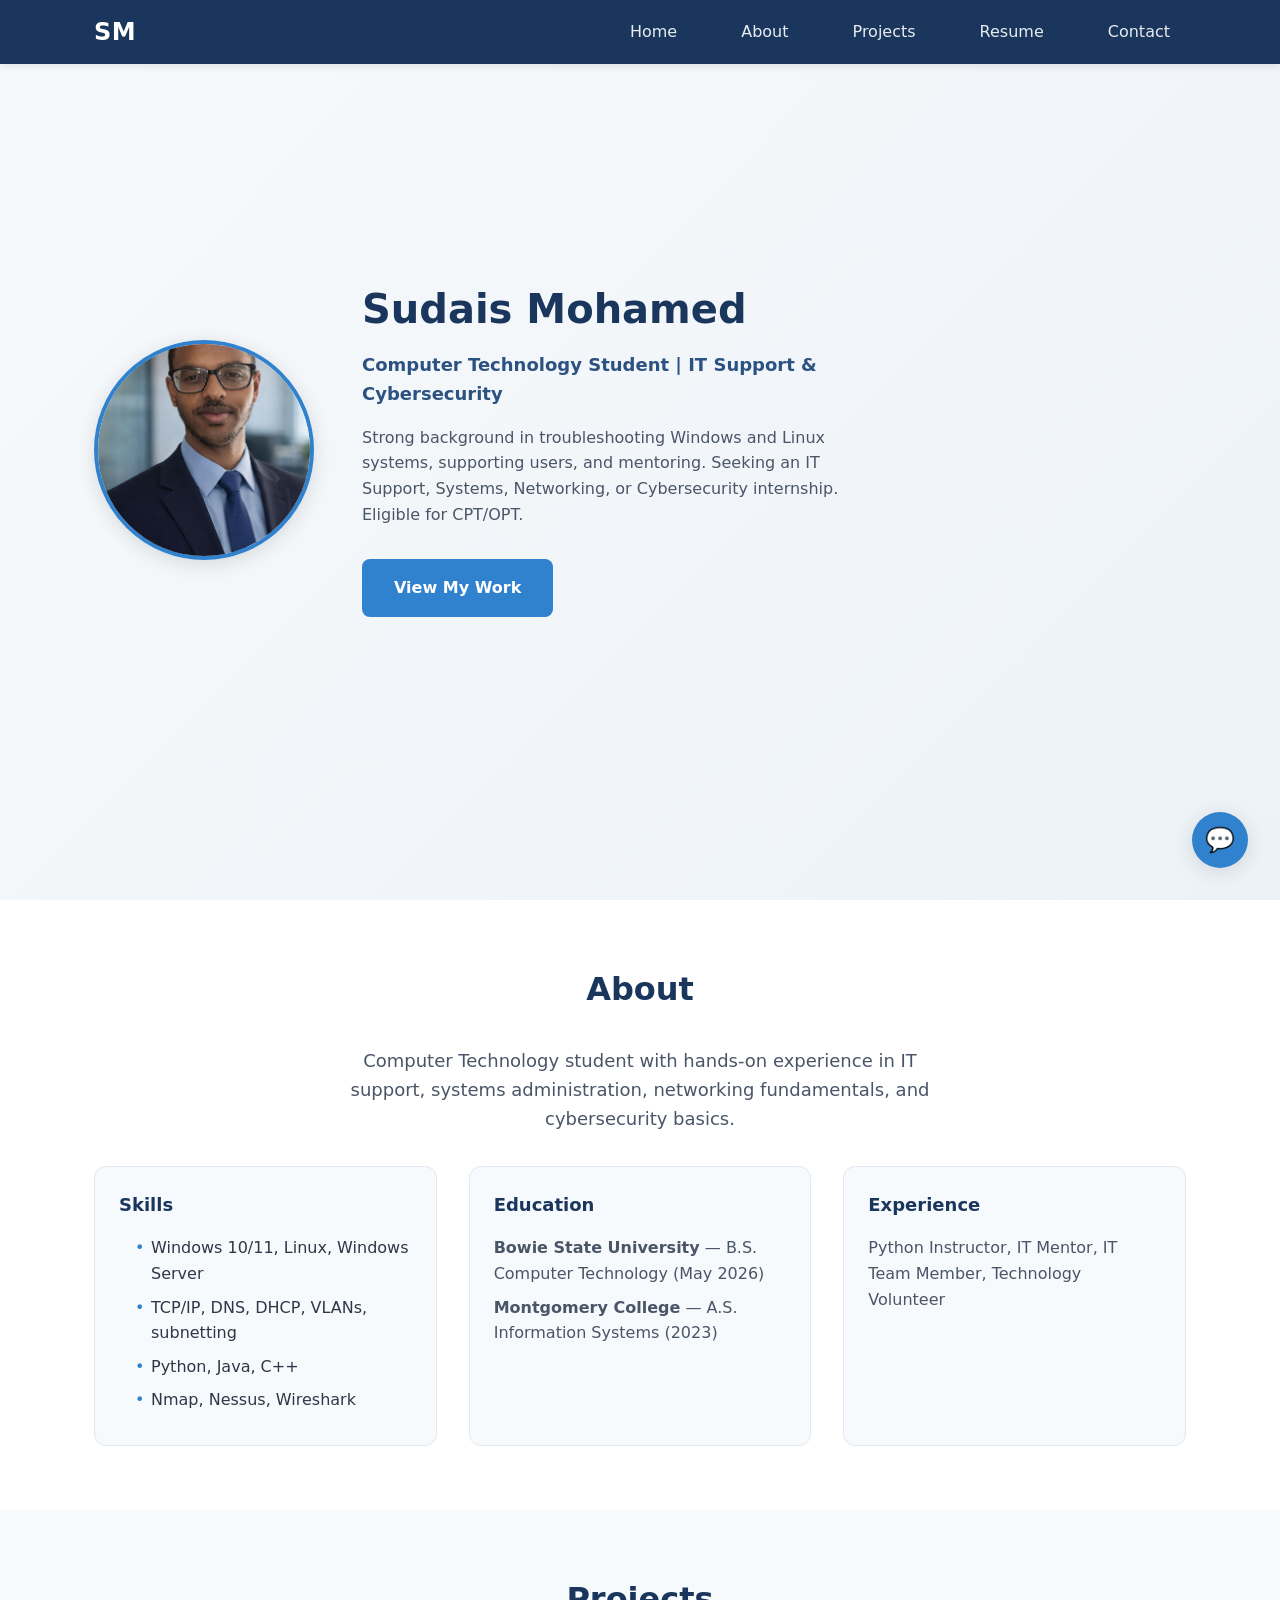
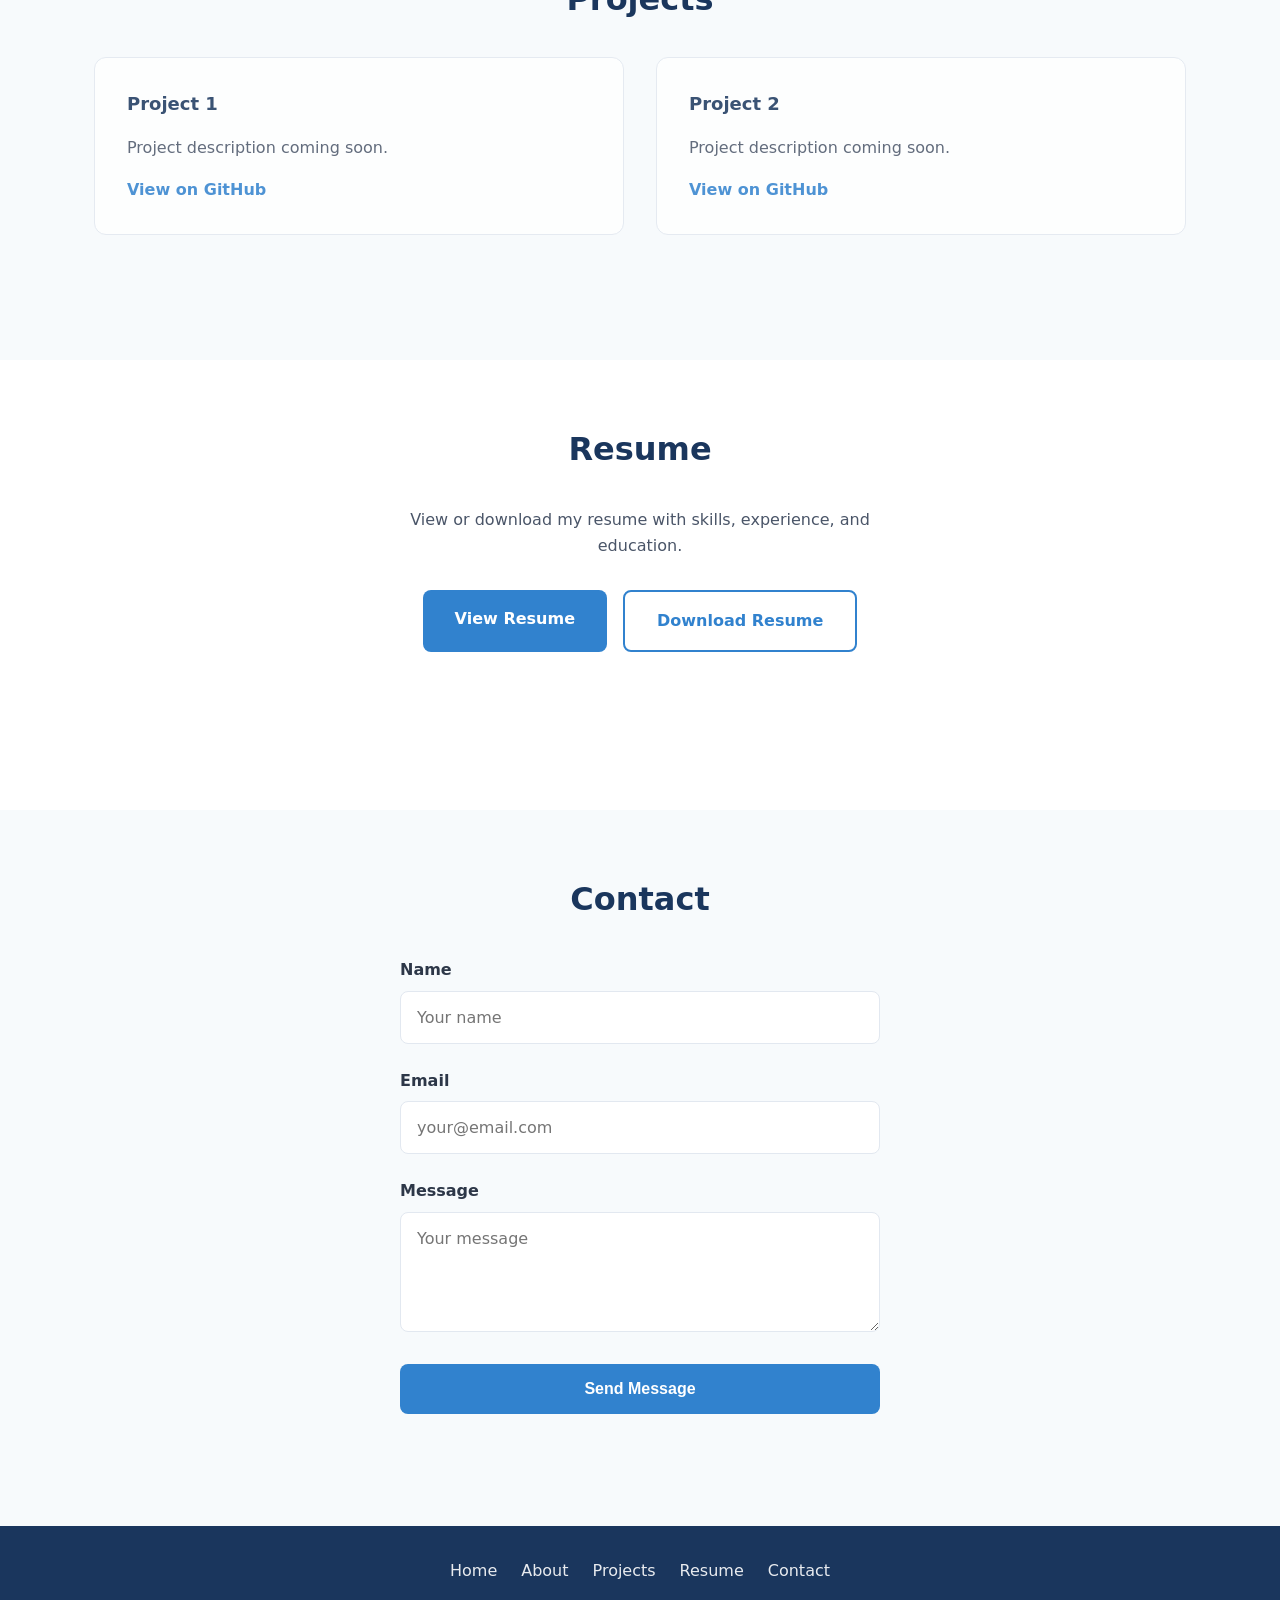
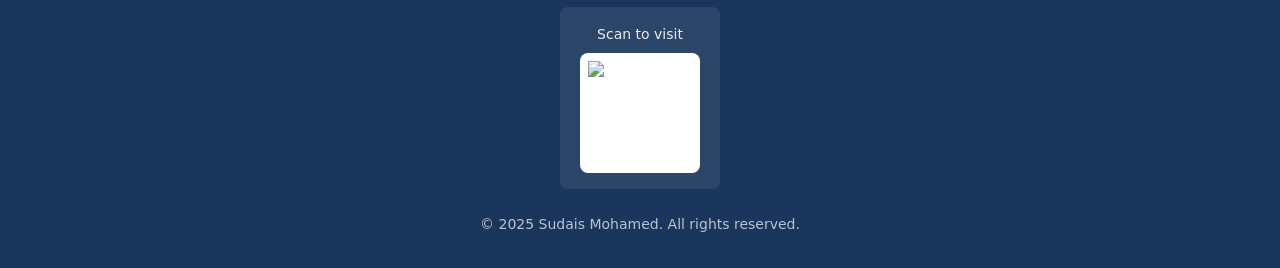
==== index.html @ e3934cba "feat: Update resume section and enhance contact form functionality - Add a description to the resume" ====
<!DOCTYPE html>
<html lang="en">
<head>
  <meta charset="UTF-8">
  <meta name="viewport" content="width=device-width, initial-scale=1.0">
  <meta name="description" content="Sudais Mohamed - Computer Technology student specializing in IT support, networking, and cybersecurity">
  <title>Sudais Mohamed | Portfolio</title>
  <link rel="stylesheet" href="styles.css">
</head>
<body>
  <!-- Navigation -->
  <nav id="navbar" class="navbar">
    <div class="nav-container container">
      <a href="#home" class="nav-brand">SM</a>
      <button class="nav-toggle" id="nav-toggle" aria-label="Toggle menu">
        <span class="hamburger"></span>
        <span class="hamburger"></span>
        <span class="hamburger"></span>
      </button>
      <ul class="nav-menu" id="nav-menu">
        <li><a href="#home" class="nav-link">Home</a></li>
        <li><a href="#about" class="nav-link">About</a></li>
        <li><a href="#projects" class="nav-link">Projects</a></li>
        <li><a href="#resume" class="nav-link">Resume</a></li>
        <li><a href="#contact" class="nav-link">Contact</a></li>
      </ul>
    </div>
  </nav>

  <!-- Section: Home -->
  <section id="home" class="section section-home">
    <div class="container">
      <div class="hero-layout">
        <div class="hero-image-wrap">
          <img src="assets/images/image.png" alt="Sudais Mohamed - Professional headshot" class="hero-profile-img">
        </div>
        <div class="hero-content">
          <h1 class="hero-title">Sudais Mohamed</h1>
          <p class="hero-tagline">Computer Technology Student | IT Support & Cybersecurity</p>
          <p class="hero-intro">Strong background in troubleshooting Windows and Linux systems, supporting users, and mentoring. Seeking an IT Support, Systems, Networking, or Cybersecurity internship. Eligible for CPT/OPT.</p>
          <a href="#projects" class="btn btn-primary">View My Work</a>
        </div>
      </div>
    </div>
  </section>

  <!-- Section: About -->
  <section id="about" class="section section-about">
    <div class="container">
      <h2 class="section-title">About</h2>
      <div class="about-content">
        <p class="about-summary">Computer Technology student with hands-on experience in IT support, systems administration, networking fundamentals, and cybersecurity basics.</p>
        <div class="about-grid">
          <div class="about-block">
            <h3>Skills</h3>
            <ul>
              <li>Windows 10/11, Linux, Windows Server</li>
              <li>TCP/IP, DNS, DHCP, VLANs, subnetting</li>
              <li>Python, Java, C++</li>
              <li>Nmap, Nessus, Wireshark</li>
            </ul>
          </div>
          <div class="about-block">
            <h3>Education</h3>
            <p><strong>Bowie State University</strong> — B.S. Computer Technology (May 2026)</p>
            <p><strong>Montgomery College</strong> — A.S. Information Systems (2023)</p>
          </div>
          <div class="about-block">
            <h3>Experience</h3>
            <p>Python Instructor, IT Mentor, IT Team Member, Technology Volunteer</p>
          </div>
        </div>
      </div>
    </div>
  </section>

  <!-- Section: Projects -->
  <section id="projects" class="section section-projects">
    <div class="container">
      <h2 class="section-title">Projects</h2>
      <div class="projects-grid">
        <!-- Project cards will be added in Phase 2 -->
        <div class="project-card placeholder">
          <h3>Project 1</h3>
          <p>Project description coming soon.</p>
          <a href="#" class="project-link">View on GitHub</a>
        </div>
        <div class="project-card placeholder">
          <h3>Project 2</h3>
          <p>Project description coming soon.</p>
          <a href="#" class="project-link">View on GitHub</a>
        </div>
      </div>
    </div>
  </section>

  <!-- Section: Resume -->
  <section id="resume" class="section section-resume">
    <div class="container">
      <h2 class="section-title">Resume</h2>
      <p class="resume-description">View or download my resume with skills, experience, and education.</p>
      <div class="resume-actions">
        <a href="assets/resume/resume.pdf" target="_blank" rel="noopener" class="btn btn-primary">View Resume</a>
        <a href="assets/resume/resume.pdf" download="Sudais_Mohamed_Resume.pdf" class="btn btn-secondary">Download Resume</a>
      </div>
    </div>
  </section>

  <!-- Section: Contact -->
  <section id="contact" class="section section-contact">
    <div class="container">
      <h2 class="section-title">Contact</h2>
      <form class="contact-form" id="contact-form" action="https://formspree.io/f/mreavggy" method="POST">
        <input type="hidden" name="_subject" value="Portfolio Contact - New message">
        <div class="form-group">
          <label for="name">Name</label>
          <input type="text" id="name" name="name" required placeholder="Your name">
        </div>
        <div class="form-group">
          <label for="email">Email</label>
          <input type="email" id="email" name="email" required placeholder="your@email.com">
        </div>
        <div class="form-group">
          <label for="message">Message</label>
          <textarea id="message" name="message" required placeholder="Your message"></textarea>
        </div>
        <button type="submit" class="btn btn-primary" id="form-submit-btn">Send Message</button>
        <p id="form-status" class="form-status" aria-live="polite"></p>
      </form>
    </div>
  </section>

  <!-- Footer -->
  <footer class="footer">
    <div class="container">
      <nav class="footer-nav">
        <a href="#home">Home</a>
        <a href="#about">About</a>
        <a href="#projects">Projects</a>
        <a href="#resume">Resume</a>
        <a href="#contact">Contact</a>
      </nav>
      <div class="footer-qr">
        <p class="footer-qr-label">Scan to visit</p>
        <img id="qr-code" src="" alt="QR Code to portfolio" class="qr-code-img">
      </div>
      <p class="footer-copy">&copy; 2025 Sudais Mohamed. All rights reserved.</p>
    </div>
  </footer>

  <!-- Chatbot Widget -->
  <div id="chatbot-widget" class="chatbot-widget">
    <button id="chat-toggle" class="chat-toggle" aria-label="Open chat">
      <span class="chat-icon">💬</span>
    </button>
    <div id="chat-window" class="chat-window hidden">
      <div class="chat-header">
        <span>Chat with me</span>
        <button id="chat-close" class="chat-close" aria-label="Close chat">&times;</button>
      </div>
      <div id="chat-messages" class="chat-messages"></div>
      <div class="chat-input-area">
        <input type="text" id="chat-input" placeholder="Ask me something..." autocomplete="off">
        <button id="chat-send" class="chat-send">Send</button>
      </div>
    </div>
  </div>

  <script src="script.js"></script>
  <script src="chatbot.js"></script>
</body>
</html>
---- styles.css ----
/* ===========================================
   Personal Portfolio — Design System & Styles
   =========================================== */

/* --- CSS Variables (Design System) --- */
:root {
  /* Colors */
  --primary-color: #1a365d;
  --primary-dark: #0f2744;
  --secondary-color: #2c5282;
  --accent-color: #3182ce;
  --accent-light: #63b3ed;
  --text-color: #2d3748;
  --text-light: #4a5568;
  --bg-color: #ffffff;
  --bg-alt: #f7fafc;
  --border-color: #e2e8f0;
  --shadow: 0 2px 8px rgba(0, 0, 0, 0.1);
  --shadow-lg: 0 4px 20px rgba(0, 0, 0, 0.12);

  /* Typography */
  --font-family: 'Segoe UI', system-ui, -apple-system, sans-serif;
  --font-size-base: 1rem;
  --font-size-sm: 0.875rem;
  --font-size-lg: 1.125rem;
  --font-size-xl: 1.5rem;
  --font-size-2xl: 2rem;
  --font-size-3xl: 2.5rem;
  --line-height: 1.6;
  --line-height-tight: 1.3;

  /* Spacing */
  --spacing-xs: 0.25rem;
  --spacing-sm: 0.5rem;
  --spacing-md: 1rem;
  --spacing-lg: 1.5rem;
  --spacing-xl: 2rem;
  --spacing-2xl: 3rem;
  --spacing-3xl: 4rem;

  /* Layout */
  --max-width: 1140px;
  --nav-height: 64px;
  --border-radius: 8px;
  --border-radius-lg: 12px;
  --transition: 0.2s ease;
}

/* --- Reset --- */
*,
*::before,
*::after {
  box-sizing: border-box;
  margin: 0;
  padding: 0;
}

html {
  scroll-behavior: smooth;
}

body {
  font-family: var(--font-family);
  font-size: var(--font-size-base);
  line-height: var(--line-height);
  color: var(--text-color);
  background-color: var(--bg-color);
  -webkit-font-smoothing: antialiased;
}

img {
  max-width: 100%;
  height: auto;
  display: block;
}

a {
  color: var(--accent-color);
  text-decoration: none;
  transition: color var(--transition);
}

a:hover {
  color: var(--primary-color);
}

ul {
  list-style: none;
}

/* --- Container --- */
.container {
  width: 100%;
  max-width: var(--max-width);
  margin: 0 auto;
  padding: 0 var(--spacing-lg);
}

/* --- Navigation --- */
.navbar {
  position: fixed;
  top: 0;
  left: 0;
  right: 0;
  height: var(--nav-height);
  background: var(--primary-color);
  color: white;
  z-index: 1000;
  box-shadow: var(--shadow);
}

.nav-container {
  display: flex;
  align-items: center;
  justify-content: space-between;
  height: 100%;
}

.nav-brand {
  font-weight: 700;
  font-size: var(--font-size-xl);
  color: white !important;
  letter-spacing: 0.02em;
}

.nav-brand:hover {
  color: var(--accent-light) !important;
}

.nav-menu {
  display: flex;
  align-items: center;
  gap: var(--spacing-xl);
}

.nav-link {
  color: rgba(255, 255, 255, 0.9) !important;
  font-weight: 500;
  padding: var(--spacing-sm) var(--spacing-md);
  border-radius: var(--border-radius);
}

.nav-link:hover {
  color: white !important;
  background: rgba(255, 255, 255, 0.1);
}

/* Hamburger Toggle (hidden on desktop) */
.nav-toggle {
  display: none;
  flex-direction: column;
  justify-content: center;
  gap: 5px;
  width: 40px;
  height: 40px;
  background: transparent;
  border: none;
  cursor: pointer;
  padding: var(--spacing-sm);
  border-radius: var(--border-radius);
}

.nav-toggle:hover {
  background: rgba(255, 255, 255, 0.1);
}

.hamburger {
  display: block;
  width: 24px;
  height: 2px;
  background: white;
  border-radius: 2px;
  transition: var(--transition);
}

/* Mobile: Show hamburger, hide nav menu by default */
@media (max-width: 767px) {
  .nav-toggle {
    display: flex;
  }

  .nav-menu {
    position: absolute;
    top: var(--nav-height);
    left: 0;
    right: 0;
    flex-direction: column;
    background: var(--primary-dark);
    padding: var(--spacing-lg);
    gap: 0;
    max-height: 0;
    overflow: hidden;
    opacity: 0;
    transition: max-height 0.3s ease, opacity 0.3s ease;
    box-shadow: var(--shadow-lg);
  }

  .nav-menu.active {
    max-height: 320px;
    opacity: 1;
  }

  .nav-menu li {
    width: 100%;
    border-bottom: 1px solid rgba(255, 255, 255, 0.1);
  }

  .nav-menu li:last-child {
    border-bottom: none;
  }

  .nav-link {
    display: block;
    padding: var(--spacing-md);
  }
}

/* --- Sections --- */
.section {
  padding: var(--spacing-3xl) 0;
  min-height: 50vh;
  opacity: 1;
  animation: fadeIn 0.5s ease-out;
}

@keyframes fadeIn {
  from { opacity: 0; }
  to { opacity: 1; }
}

.section-title {
  font-size: var(--font-size-2xl);
  font-weight: 700;
  color: var(--primary-color);
  margin-bottom: var(--spacing-xl);
  text-align: center;
}

/* Home / Hero */
.section-home {
  padding-top: calc(var(--nav-height) + var(--spacing-3xl));
  min-height: 100vh;
  display: flex;
  align-items: center;
  background: linear-gradient(135deg, var(--bg-alt) 0%, #edf2f7 100%);
}

.hero-layout {
  display: flex;
  align-items: center;
  gap: var(--spacing-2xl);
  flex-wrap: wrap;
  justify-content: center;
}

.hero-image-wrap {
  flex-shrink: 0;
}

.hero-profile-img {
  width: 220px;
  height: 220px;
  object-fit: cover;
  border-radius: 50%;
  border: 4px solid var(--accent-color);
  box-shadow: var(--shadow-lg);
}

.hero-content {
  text-align: center;
  max-width: 520px;
}

@media (min-width: 768px) {
  .hero-layout {
    text-align: left;
    justify-content: flex-start;
  }
  .hero-content {
    text-align: left;
  }
}

.hero-title {
  font-size: clamp(2rem, 5vw, var(--font-size-3xl));
  font-weight: 700;
  color: var(--primary-color);
  margin-bottom: var(--spacing-md);
  line-height: var(--line-height-tight);
}

.hero-tagline {
  font-size: var(--font-size-lg);
  color: var(--secondary-color);
  font-weight: 600;
  margin-bottom: var(--spacing-md);
}

.hero-intro {
  color: var(--text-light);
  margin-bottom: var(--spacing-xl);
}

/* Buttons */
.btn {
  display: inline-block;
  padding: var(--spacing-md) var(--spacing-xl);
  font-size: var(--font-size-base);
  font-weight: 600;
  border-radius: var(--border-radius);
  border: none;
  cursor: pointer;
  transition: all var(--transition);
}

.btn-primary {
  background: var(--accent-color);
  color: white;
}

.btn-primary:hover {
  background: var(--secondary-color);
  transform: translateY(-1px);
}

.btn-secondary {
  background: white;
  color: var(--accent-color);
  border: 2px solid var(--accent-color);
}

.btn-secondary:hover {
  background: var(--bg-alt);
}

/* About */
.section-about {
  background: var(--bg-color);
}

.about-summary {
  text-align: center;
  max-width: 600px;
  margin: 0 auto var(--spacing-xl);
  color: var(--text-light);
  font-size: var(--font-size-lg);
}

.about-grid {
  display: grid;
  grid-template-columns: repeat(auto-fit, minmax(280px, 1fr));
  gap: var(--spacing-xl);
}

.about-block {
  padding: var(--spacing-lg);
  background: var(--bg-alt);
  border-radius: var(--border-radius-lg);
  border: 1px solid var(--border-color);
}

.about-block h3 {
  font-size: var(--font-size-lg);
  color: var(--primary-color);
  margin-bottom: var(--spacing-md);
}

.about-block ul {
  padding-left: var(--spacing-md);
}

.about-block ul li {
  position: relative;
  padding-left: var(--spacing-md);
  margin-bottom: var(--spacing-sm);
}

.about-block ul li::before {
  content: "•";
  position: absolute;
  left: 0;
  color: var(--accent-color);
}

.about-block p {
  margin-bottom: var(--spacing-sm);
  color: var(--text-light);
}

/* Projects */
.section-projects {
  background: var(--bg-alt);
}

.projects-grid {
  display: grid;
  grid-template-columns: repeat(auto-fit, minmax(280px, 1fr));
  gap: var(--spacing-xl);
}

.project-card {
  padding: var(--spacing-xl);
  background: white;
  border-radius: var(--border-radius-lg);
  border: 1px solid var(--border-color);
  transition: box-shadow var(--transition), transform var(--transition);
}

.project-card:hover {
  box-shadow: var(--shadow-lg);
  transform: translateY(-2px);
}

.project-card h3 {
  font-size: var(--font-size-lg);
  color: var(--primary-color);
  margin-bottom: var(--spacing-md);
}

.project-card p {
  color: var(--text-light);
  margin-bottom: var(--spacing-md);
}

.project-link {
  font-weight: 600;
}

.project-card.placeholder {
  opacity: 0.85;
}

/* Resume */
.section-resume {
  background: var(--bg-color);
}

.resume-description {
  text-align: center;
  color: var(--text-light);
  margin-bottom: var(--spacing-xl);
  max-width: 480px;
  margin-left: auto;
  margin-right: auto;
}

.resume-actions {
  display: flex;
  gap: var(--spacing-md);
  justify-content: center;
  flex-wrap: wrap;
}

/* Contact */
.section-contact {
  background: var(--bg-alt);
}

.contact-form {
  max-width: 480px;
  margin: 0 auto;
}

.form-group {
  margin-bottom: var(--spacing-lg);
}

.form-group label {
  display: block;
  font-weight: 600;
  margin-bottom: var(--spacing-sm);
  color: var(--text-color);
}

.form-group input,
.form-group textarea {
  width: 100%;
  padding: var(--spacing-md);
  font-family: inherit;
  font-size: var(--font-size-base);
  border: 1px solid var(--border-color);
  border-radius: var(--border-radius);
  transition: border-color var(--transition);
}

.form-group input:focus,
.form-group textarea:focus {
  outline: none;
  border-color: var(--accent-color);
}

.form-group textarea {
  min-height: 120px;
  resize: vertical;
}

.contact-form .btn {
  width: 100%;
}

.form-status {
  margin-top: var(--spacing-md);
  font-size: var(--font-size-sm);
  padding: var(--spacing-md);
  border-radius: var(--border-radius);
}

.form-status-success {
  color: #276749;
  background: #c6f6d5;
}

.form-status-error {
  color: #c53030;
  background: #fed7d7;
}

/* Footer */
.footer {
  background: var(--primary-color);
  color: rgba(255, 255, 255, 0.9);
  padding: var(--spacing-xl) 0;
}

.footer-nav {
  display: flex;
  justify-content: center;
  gap: var(--spacing-lg);
  margin-bottom: var(--spacing-md);
}

.footer-nav a {
  color: rgba(255, 255, 255, 0.9) !important;
}

.footer-nav a:hover {
  color: white !important;
}

.footer-qr {
  display: flex;
  flex-direction: column;
  align-items: center;
  margin: var(--spacing-lg) 0;
  padding: var(--spacing-md);
  background: rgba(255, 255, 255, 0.08);
  border-radius: var(--border-radius);
  max-width: 160px;
  margin-left: auto;
  margin-right: auto;
}

.footer-qr-label {
  font-size: var(--font-size-sm);
  margin-bottom: var(--spacing-sm);
  color: rgba(255, 255, 255, 0.9);
}

.qr-code-img {
  width: 120px;
  height: 120px;
  background: white;
  padding: var(--spacing-sm);
  border-radius: var(--border-radius);
}

.footer-copy {
  text-align: center;
  font-size: var(--font-size-sm);
  color: rgba(255, 255, 255, 0.7);
}

/* --- Chatbot Widget (Phase 3 - base structure) --- */
.chatbot-widget {
  position: fixed;
  bottom: var(--spacing-xl);
  right: var(--spacing-xl);
  z-index: 999;
}

.chat-toggle {
  width: 56px;
  height: 56px;
  border-radius: 50%;
  background: var(--accent-color);
  color: white;
  border: none;
  cursor: pointer;
  font-size: 1.5rem;
  box-shadow: var(--shadow-lg);
  transition: transform var(--transition), background var(--transition);
}

.chat-toggle:hover {
  background: var(--secondary-color);
  transform: scale(1.05);
}

.chat-window {
  position: absolute;
  bottom: 70px;
  right: 0;
  width: 320px;
  max-width: calc(100vw - 2 * var(--spacing-xl));
  height: 400px;
  background: white;
  border-radius: var(--border-radius-lg);
  box-shadow: var(--shadow-lg);
  display: flex;
  flex-direction: column;
  overflow: hidden;
}

.chat-window.hidden {
  display: none;
}

.chat-header {
  display: flex;
  align-items: center;
  justify-content: space-between;
  padding: var(--spacing-md);
  background: var(--primary-color);
  color: white;
  font-weight: 600;
}

.chat-close {
  background: transparent;
  border: none;
  color: white;
  font-size: 1.5rem;
  cursor: pointer;
  line-height: 1;
  padding: 0 var(--spacing-sm);
}

.chat-messages {
  flex: 1;
  overflow-y: auto;
  padding: var(--spacing-md);
}

.chat-msg {
  max-width: 85%;
  padding: var(--spacing-md);
  margin-bottom: var(--spacing-sm);
  border-radius: var(--border-radius);
  font-size: var(--font-size-sm);
}

.chat-msg.user {
  margin-left: auto;
  background: var(--accent-color);
  color: white;
}

.chat-msg.bot {
  background: var(--bg-alt);
  color: var(--text-color);
  border: 1px solid var(--border-color);
}

.chat-input-area {
  display: flex;
  gap: var(--spacing-sm);
  padding: var(--spacing-md);
  border-top: 1px solid var(--border-color);
}

.chat-input-area input {
  flex: 1;
  padding: var(--spacing-md);
  border: 1px solid var(--border-color);
  border-radius: var(--border-radius);
  font-size: var(--font-size-base);
}

.chat-send {
  padding: var(--spacing-md) var(--spacing-lg);
  background: var(--accent-color);
  color: white;
  border: none;
  border-radius: var(--border-radius);
  cursor: pointer;
  font-weight: 600;
}

.chat-send:hover {
  background: var(--secondary-color);
}

/* --- Responsive: Larger breakpoints --- */
@media (min-width: 768px) {
  .section {
    padding: var(--spacing-3xl) 0;
  }
}

@media (min-width: 1024px) {
  .hero-title {
    font-size: var(--font-size-3xl);
  }
}
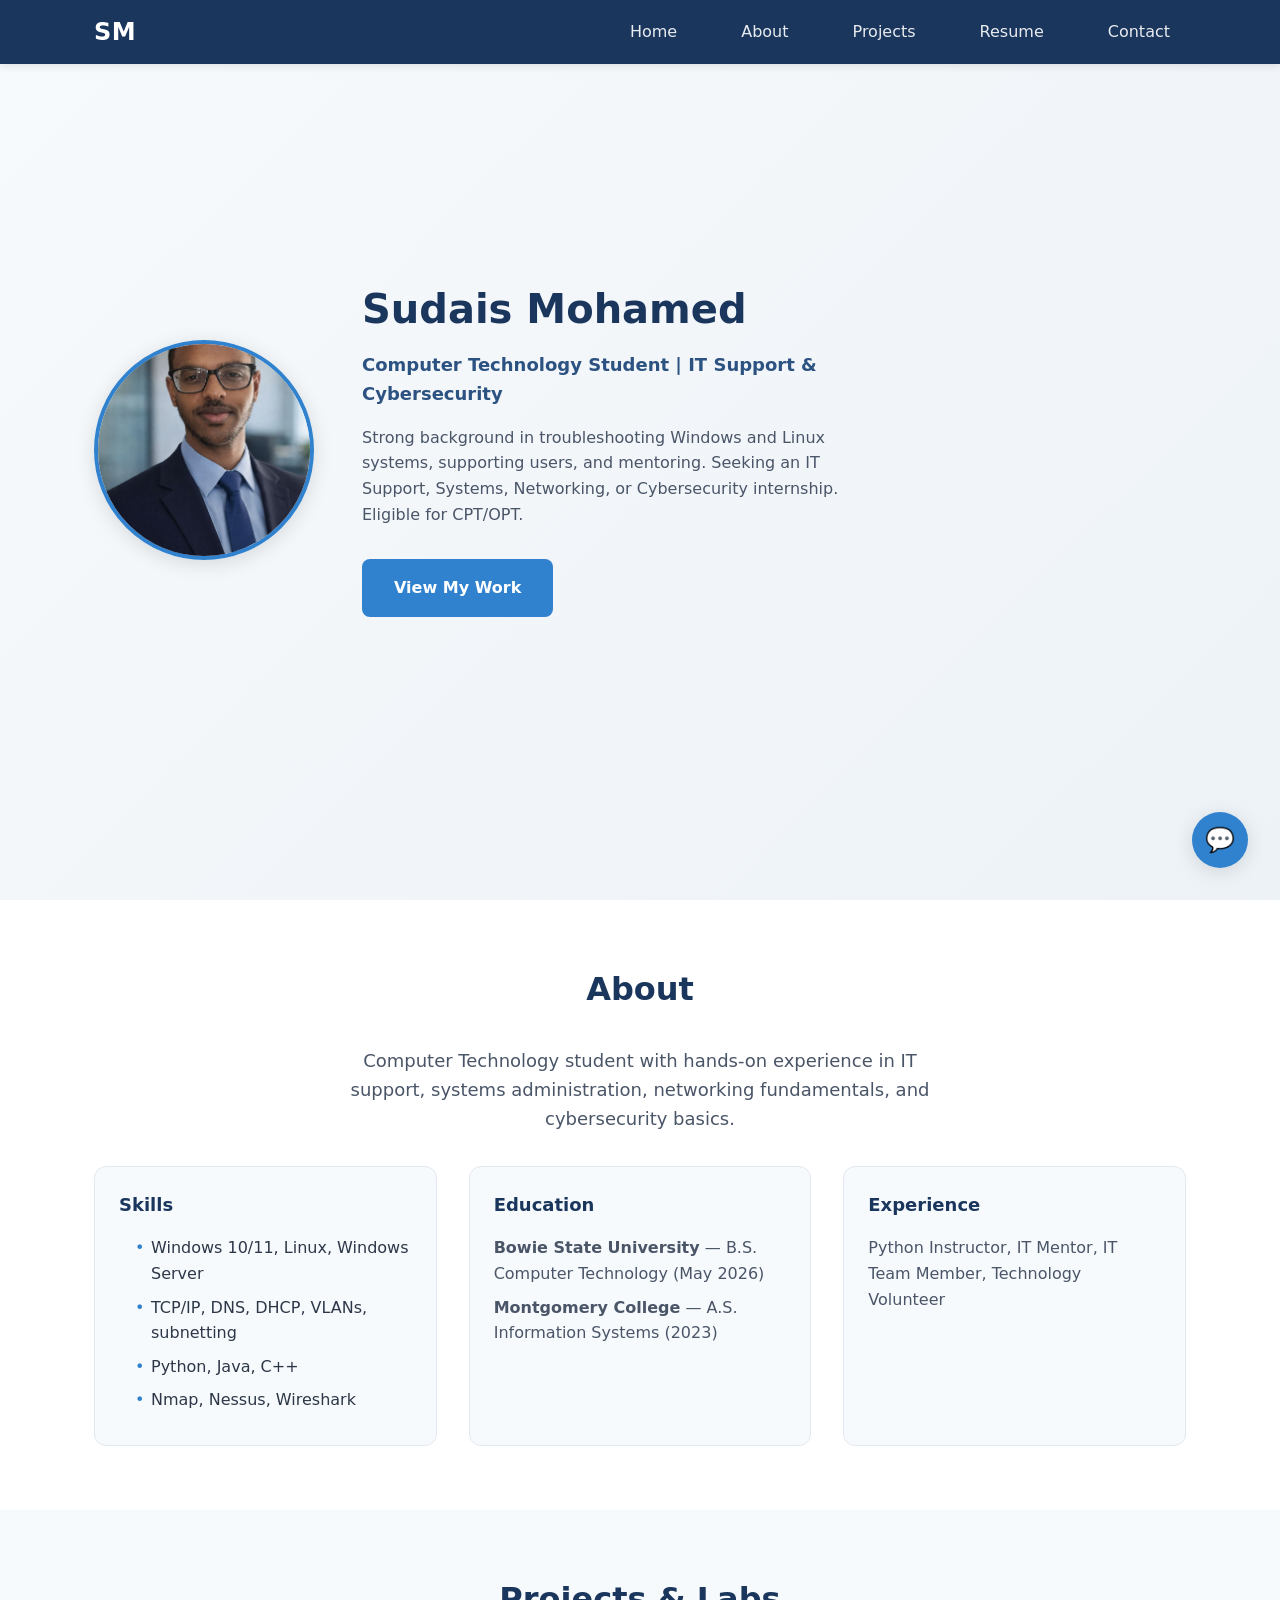
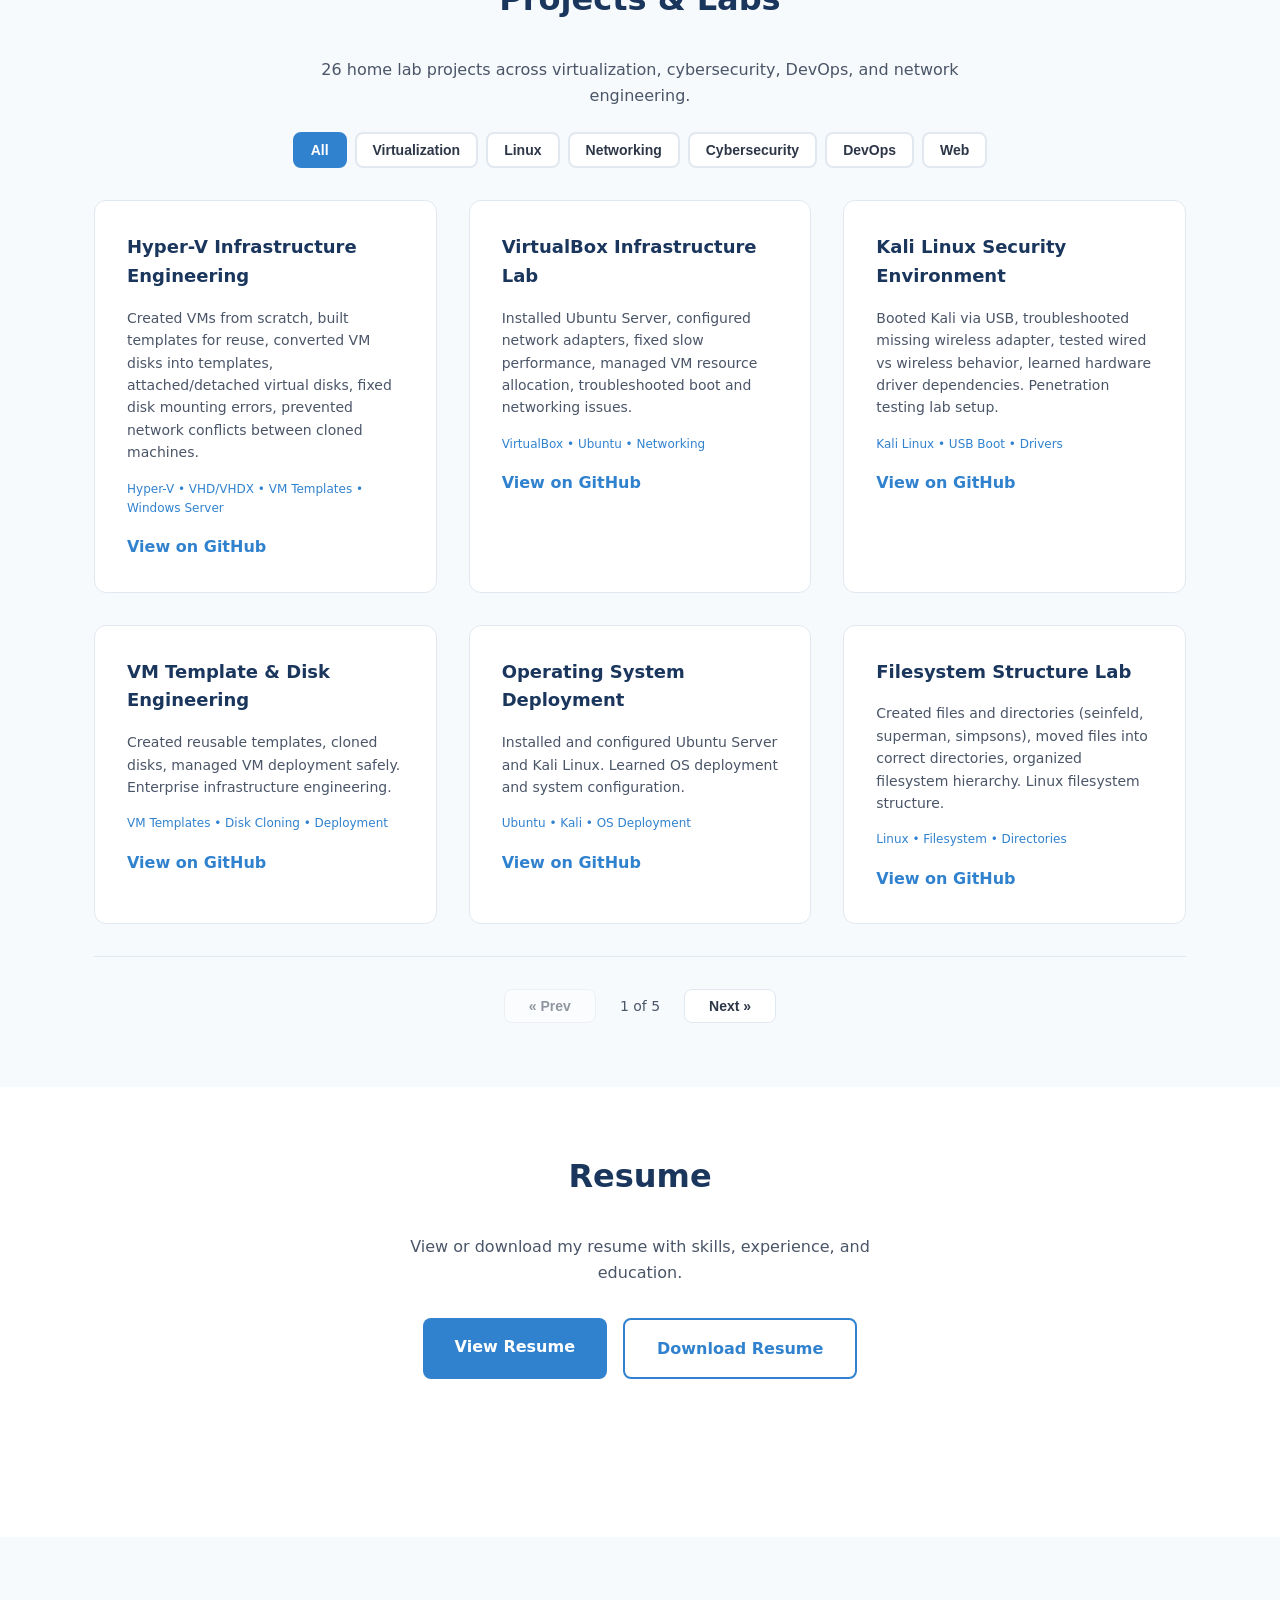
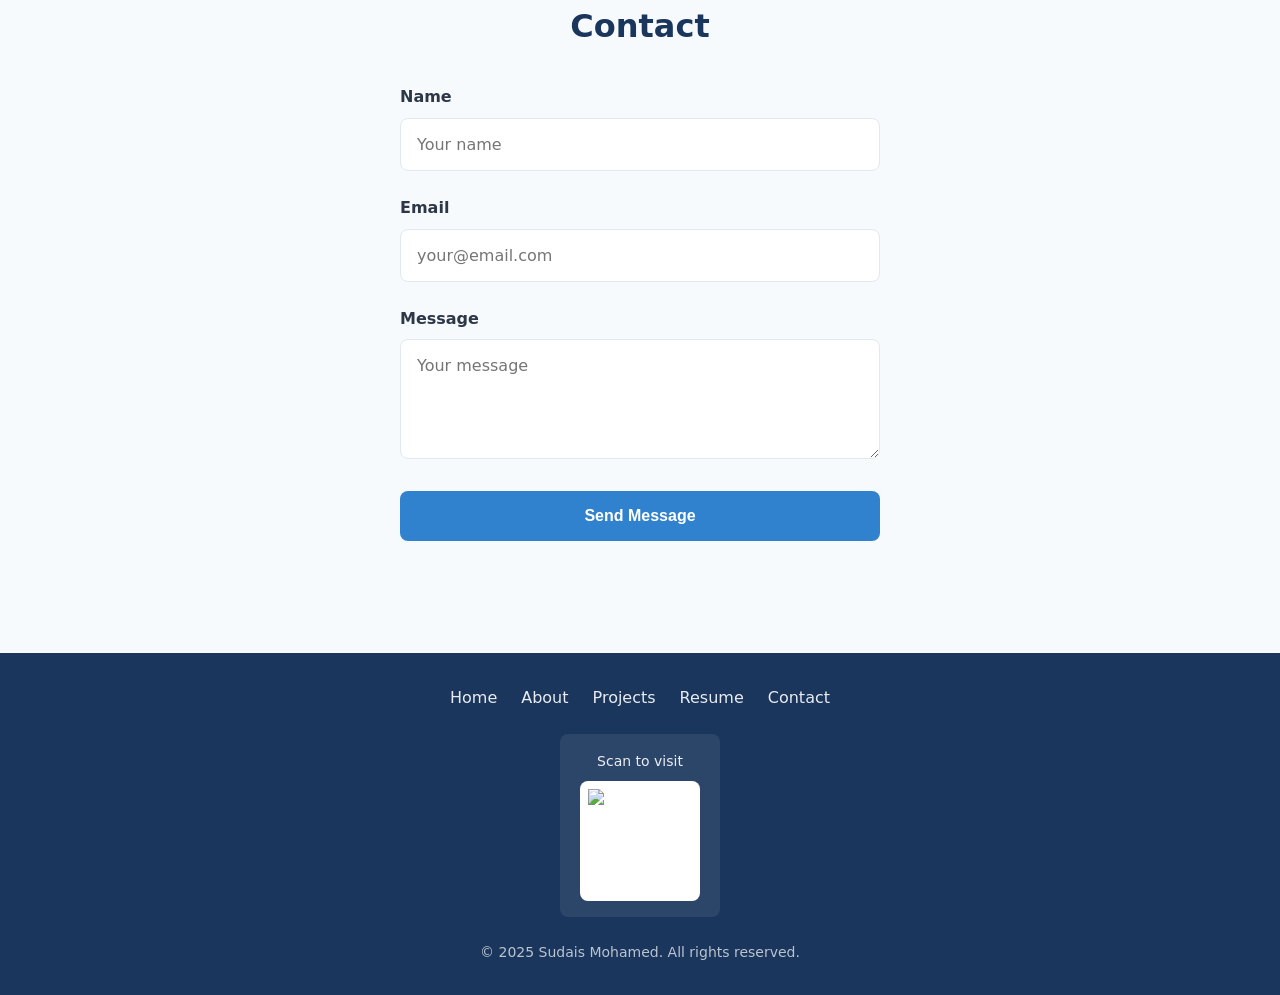
==== commit 5c5259ac: "feat: Revamp projects section with detailed lab descriptions and filtering functionality - Update in" ====
--- a/index.html
+++ b/index.html
@@ -77,19 +77,185 @@
   <!-- Section: Projects -->
   <section id="projects" class="section section-projects">
     <div class="container">
-      <h2 class="section-title">Projects</h2>
-      <div class="projects-grid">
-        <!-- Project cards will be added in Phase 2 -->
-        <div class="project-card placeholder">
-          <h3>Project 1</h3>
-          <p>Project description coming soon.</p>
-          <a href="#" class="project-link">View on GitHub</a>
-        </div>
-        <div class="project-card placeholder">
-          <h3>Project 2</h3>
-          <p>Project description coming soon.</p>
-          <a href="#" class="project-link">View on GitHub</a>
-        </div>
+      <h2 class="section-title">Projects & Labs</h2>
+      <p class="projects-intro">26 home lab projects across virtualization, cybersecurity, DevOps, and network engineering.</p>
+      <div class="projects-filter">
+        <button class="filter-btn active" data-filter="all">All</button>
+        <button class="filter-btn" data-filter="virtualization">Virtualization</button>
+        <button class="filter-btn" data-filter="linux">Linux</button>
+        <button class="filter-btn" data-filter="networking">Networking</button>
+        <button class="filter-btn" data-filter="cybersecurity">Cybersecurity</button>
+        <button class="filter-btn" data-filter="devops">DevOps</button>
+        <button class="filter-btn" data-filter="web">Web</button>
+      </div>
+      <div class="projects-grid" id="projects-grid">
+        <div class="project-card" data-category="virtualization">
+          <h3>Hyper-V Infrastructure Engineering</h3>
+          <p>Created VMs from scratch, built templates for reuse, converted VM disks into templates, attached/detached virtual disks, fixed disk mounting errors, prevented network conflicts between cloned machines.</p>
+          <span class="project-tech">Hyper-V • VHD/VHDX • VM Templates • Windows Server</span>
+          <a href="https://github.com" target="_blank" rel="noopener" class="project-link">View on GitHub</a>
+        </div>
+        <div class="project-card" data-category="virtualization">
+          <h3>VirtualBox Infrastructure Lab</h3>
+          <p>Installed Ubuntu Server, configured network adapters, fixed slow performance, managed VM resource allocation, troubleshooted boot and networking issues.</p>
+          <span class="project-tech">VirtualBox • Ubuntu • Networking</span>
+          <a href="https://github.com" target="_blank" rel="noopener" class="project-link">View on GitHub</a>
+        </div>
+        <div class="project-card" data-category="virtualization">
+          <h3>Kali Linux Security Environment</h3>
+          <p>Booted Kali via USB, troubleshooted missing wireless adapter, tested wired vs wireless behavior, learned hardware driver dependencies. Penetration testing lab setup.</p>
+          <span class="project-tech">Kali Linux • USB Boot • Drivers</span>
+          <a href="https://github.com" target="_blank" rel="noopener" class="project-link">View on GitHub</a>
+        </div>
+        <div class="project-card" data-category="virtualization">
+          <h3>VM Template & Disk Engineering</h3>
+          <p>Created reusable templates, cloned disks, managed VM deployment safely. Enterprise infrastructure engineering.</p>
+          <span class="project-tech">VM Templates • Disk Cloning • Deployment</span>
+          <a href="https://github.com" target="_blank" rel="noopener" class="project-link">View on GitHub</a>
+        </div>
+        <div class="project-card" data-category="virtualization">
+          <h3>Operating System Deployment</h3>
+          <p>Installed and configured Ubuntu Server and Kali Linux. Learned OS deployment and system configuration.</p>
+          <span class="project-tech">Ubuntu • Kali • OS Deployment</span>
+          <a href="https://github.com" target="_blank" rel="noopener" class="project-link">View on GitHub</a>
+        </div>
+        <div class="project-card" data-category="linux">
+          <h3>Filesystem Structure Lab</h3>
+          <p>Created files and directories (seinfeld, superman, simpsons), moved files into correct directories, organized filesystem hierarchy. Linux filesystem structure.</p>
+          <span class="project-tech">Linux • Filesystem • Directories</span>
+          <a href="https://github.com" target="_blank" rel="noopener" class="project-link">View on GitHub</a>
+        </div>
+        <div class="project-card" data-category="linux">
+          <h3>File Linking Lab</h3>
+          <p>Created jupiter.txt, copied to /tmp, created symbolic and hard links, checked inode numbers. Difference between hard and soft links, inode behavior.</p>
+          <span class="project-tech">ln • ln -s • inode • Links</span>
+          <a href="https://github.com" target="_blank" rel="noopener" class="project-link">View on GitHub</a>
+        </div>
+        <div class="project-card" data-category="linux">
+          <h3>File Permission & Ownership Lab</h3>
+          <p>Worked with chmod, chown, root vs normal user, ownership structure. Linux security model and access control.</p>
+          <span class="project-tech">chmod • chown • Permissions</span>
+          <a href="https://github.com" target="_blank" rel="noopener" class="project-link">View on GitHub</a>
+        </div>
+        <div class="project-card" data-category="linux">
+          <h3>Linux Command Line Mastery</h3>
+          <p>Mastered ls, ls -l, pwd, cp, mv, rm, chmod, chown, ln, ln -s, cat, less, tail. Core system admin tools.</p>
+          <span class="project-tech">CLI • ls • cp • mv • rm</span>
+          <a href="https://github.com" target="_blank" rel="noopener" class="project-link">View on GitHub</a>
+        </div>
+        <div class="project-card" data-category="linux">
+          <h3>Linux System Security Lab</h3>
+          <p>Worked with root user, privilege levels, secure access. Builds system security skill.</p>
+          <span class="project-tech">root • Privileges • Security</span>
+          <a href="https://github.com" target="_blank" rel="noopener" class="project-link">View on GitHub</a>
+        </div>
+        <div class="project-card" data-category="linux">
+          <h3>Linux File System Internals</h3>
+          <p>Learned inode structure, file linking system, filesystem architecture. Advanced Linux knowledge.</p>
+          <span class="project-tech">inode • Filesystem • Architecture</span>
+          <a href="https://github.com" target="_blank" rel="noopener" class="project-link">View on GitHub</a>
+        </div>
+        <div class="project-card" data-category="linux">
+          <h3>Command Line Automation</h3>
+          <p>Learned terminal-based system control and system navigation. Builds real admin skill.</p>
+          <span class="project-tech">Terminal • Automation • Control</span>
+          <a href="https://github.com" target="_blank" rel="noopener" class="project-link">View on GitHub</a>
+        </div>
+        <div class="project-card" data-category="linux">
+          <h3>Server Administration Lab</h3>
+          <p>Linux server configuration, filesystem management, permission management, VM server deployment. Server architecture and system administration.</p>
+          <span class="project-tech">Server • Configuration • Deployment</span>
+          <a href="https://github.com" target="_blank" rel="noopener" class="project-link">View on GitHub</a>
+        </div>
+        <div class="project-card" data-category="cybersecurity">
+          <h3>iptables Firewall Implementation</h3>
+          <p>Configured firewall rules, allowed/blocked traffic, filtered packets. INPUT, OUTPUT, FORWARD chains. Packet filtering, firewall architecture, traffic control.</p>
+          <span class="project-tech">iptables • Netfilter • Firewall</span>
+          <a href="https://github.com" target="_blank" rel="noopener" class="project-link">View on GitHub</a>
+        </div>
+        <div class="project-card" data-category="cybersecurity">
+          <h3>Netfilter Firewall Architecture</h3>
+          <p>Learned how Linux firewall kernel module works, how packets are processed, how rules affect packet flow.</p>
+          <span class="project-tech">Netfilter • Kernel • Packets</span>
+          <a href="https://github.com" target="_blank" rel="noopener" class="project-link">View on GitHub</a>
+        </div>
+        <div class="project-card" data-category="networking">
+          <h3>UDP Messaging Communication</h3>
+          <p>Ran multiple host terminals, sent UDP messages between hosts, troubleshooted failed delivery, verified port communication. UDP protocol behavior.</p>
+          <span class="project-tech">UDP • Ports • Messaging</span>
+          <a href="https://github.com" target="_blank" rel="noopener" class="project-link">View on GitHub</a>
+        </div>
+        <div class="project-card" data-category="networking">
+          <h3>Virtual Network Troubleshooting</h3>
+          <p>Troubleshooted NetworkManager connection failures, VM adapter issues, network configuration.</p>
+          <span class="project-tech">NetworkManager • VM • Troubleshooting</span>
+          <a href="https://github.com" target="_blank" rel="noopener" class="project-link">View on GitHub</a>
+        </div>
+        <div class="project-card" data-category="networking">
+          <h3>Network Infrastructure & Architecture</h3>
+          <p>Studied subnetting, IP addressing, OSI model, TCP vs UDP, network layers. Network engineering foundation.</p>
+          <span class="project-tech">Subnetting • OSI • TCP/UDP</span>
+          <a href="https://github.com" target="_blank" rel="noopener" class="project-link">View on GitHub</a>
+        </div>
+        <div class="project-card" data-category="networking">
+          <h3>Network Troubleshooting Lab</h3>
+          <p>Diagnosed connection failures, adapter problems, firewall blocking issues. Network troubleshooting skill.</p>
+          <span class="project-tech">Diagnostics • Connections • Firewall</span>
+          <a href="https://github.com" target="_blank" rel="noopener" class="project-link">View on GitHub</a>
+        </div>
+        <div class="project-card" data-category="cybersecurity">
+          <h3>Packet Sniffing (Scapy)</h3>
+          <p>Built packet sniffer and network monitoring tool. Packet capture and network inspection.</p>
+          <span class="project-tech">Scapy • Packet Capture • Monitoring</span>
+          <a href="https://github.com" target="_blank" rel="noopener" class="project-link">View on GitHub</a>
+        </div>
+        <div class="project-card" data-category="cybersecurity">
+          <h3>Wireshark Network Analysis</h3>
+          <p>Captured network packets, analyzed traffic, examined packet contents, studied communication flow. Cybersecurity analyst work.</p>
+          <span class="project-tech">Wireshark • Traffic Analysis</span>
+          <a href="https://github.com" target="_blank" rel="noopener" class="project-link">View on GitHub</a>
+        </div>
+        <div class="project-card" data-category="cybersecurity">
+          <h3>ExifTool Metadata Analysis</h3>
+          <p>Extracted metadata, analyzed file properties. Digital forensics work.</p>
+          <span class="project-tech">ExifTool • Metadata • Forensics</span>
+          <a href="https://github.com" target="_blank" rel="noopener" class="project-link">View on GitHub</a>
+        </div>
+        <div class="project-card" data-category="cybersecurity">
+          <h3>Nmap Network Scanning</h3>
+          <p>Scanned hosts, identified open ports, analyzed network services. Penetration testing skill.</p>
+          <span class="project-tech">Nmap • Port Scanning • Security</span>
+          <a href="https://github.com" target="_blank" rel="noopener" class="project-link">View on GitHub</a>
+        </div>
+        <div class="project-card" data-category="cybersecurity">
+          <h3>Container Firewall Interaction</h3>
+          <p>Tested firewall filtering on containers, network communication through firewall. Integrates cybersecurity, networking, and DevOps.</p>
+          <span class="project-tech">Firewall • Containers • DevOps</span>
+          <a href="https://github.com" target="_blank" rel="noopener" class="project-link">View on GitHub</a>
+        </div>
+        <div class="project-card" data-category="devops">
+          <h3>Docker & Container Engineering</h3>
+          <p>Installed Docker, ran containers, managed container networking, connected containers to networks, troubleshooted connectivity. DevOps-level work.</p>
+          <span class="project-tech">Docker • Containers • Networking</span>
+          <a href="https://github.com" target="_blank" rel="noopener" class="project-link">View on GitHub</a>
+        </div>
+        <div class="project-card" data-category="devops">
+          <h3>DevSecOps: Secure Software Delivery</h3>
+          <p>Active project — Planning secure deployment environment, containerized services, secure infrastructure. DevOps engineering.</p>
+          <span class="project-tech">DevSecOps • Security • Automation</span>
+          <a href="https://github.com" target="_blank" rel="noopener" class="project-link">View on GitHub</a>
+        </div>
+        <div class="project-card" data-category="web">
+          <h3>Personal Portfolio Website</h3>
+          <p>Built this portfolio with HTML, CSS, JavaScript, chatbot integration, resume download, QR code. Responsive design, Formspree contact form.</p>
+          <span class="project-tech">HTML • CSS • JavaScript</span>
+          <a href="https://github.com" target="_blank" rel="noopener" class="project-link">View on GitHub</a>
+        </div>
+      </div>
+      <div class="projects-pagination" id="projects-pagination">
+        <button class="page-btn" id="page-prev" disabled aria-label="Previous page">&laquo; Prev</button>
+        <span class="page-info" id="page-info">1 of 5</span>
+        <button class="page-btn" id="page-next" aria-label="Next page">Next &raquo;</button>
       </div>
     </div>
   </section>
--- a/styles.css
+++ b/styles.css
@@ -392,6 +392,46 @@
   background: var(--bg-alt);
 }
 
+.projects-intro {
+  text-align: center;
+  color: var(--text-light);
+  margin-bottom: var(--spacing-lg);
+  max-width: 640px;
+  margin-left: auto;
+  margin-right: auto;
+}
+
+.projects-filter {
+  display: flex;
+  flex-wrap: wrap;
+  justify-content: center;
+  gap: var(--spacing-sm);
+  margin-bottom: var(--spacing-xl);
+}
+
+.filter-btn {
+  padding: var(--spacing-sm) var(--spacing-md);
+  font-size: var(--font-size-sm);
+  font-weight: 600;
+  border: 2px solid var(--border-color);
+  border-radius: var(--border-radius);
+  background: white;
+  color: var(--text-color);
+  cursor: pointer;
+  transition: all var(--transition);
+}
+
+.filter-btn:hover {
+  border-color: var(--accent-color);
+  color: var(--accent-color);
+}
+
+.filter-btn.active {
+  background: var(--accent-color);
+  border-color: var(--accent-color);
+  color: white;
+}
+
 .projects-grid {
   display: grid;
   grid-template-columns: repeat(auto-fit, minmax(280px, 1fr));
@@ -420,6 +460,15 @@
 .project-card p {
   color: var(--text-light);
   margin-bottom: var(--spacing-md);
+  font-size: var(--font-size-sm);
+}
+
+.project-tech {
+  display: block;
+  font-size: 0.75rem;
+  color: var(--accent-color);
+  font-weight: 500;
+  margin-bottom: var(--spacing-md);
 }
 
 .project-link {
@@ -428,6 +477,52 @@
 
 .project-card.placeholder {
   opacity: 0.85;
+}
+
+.project-card.hidden {
+  display: none;
+}
+
+.projects-pagination {
+  display: flex;
+  align-items: center;
+  justify-content: center;
+  gap: var(--spacing-lg);
+  margin-top: var(--spacing-xl);
+  padding-top: var(--spacing-xl);
+  border-top: 1px solid var(--border-color);
+}
+
+.page-btn {
+  padding: var(--spacing-sm) var(--spacing-lg);
+  font-size: var(--font-size-sm);
+  font-weight: 600;
+  border: 1px solid var(--border-color);
+  border-radius: var(--border-radius);
+  background: white;
+  color: var(--text-color);
+  cursor: pointer;
+  transition: all var(--transition);
+}
+
+.page-btn:hover:not(:disabled) {
+  background: var(--accent-color);
+  border-color: var(--accent-color);
+  color: white;
+}
+
+.page-btn:disabled {
+  opacity: 0.5;
+  cursor: not-allowed;
+}
+
+.page-info {
+  font-size: var(--font-size-sm);
+  color: var(--text-light);
+}
+
+.projects-pagination.hidden {
+  display: none;
 }
 
 /* Resume */
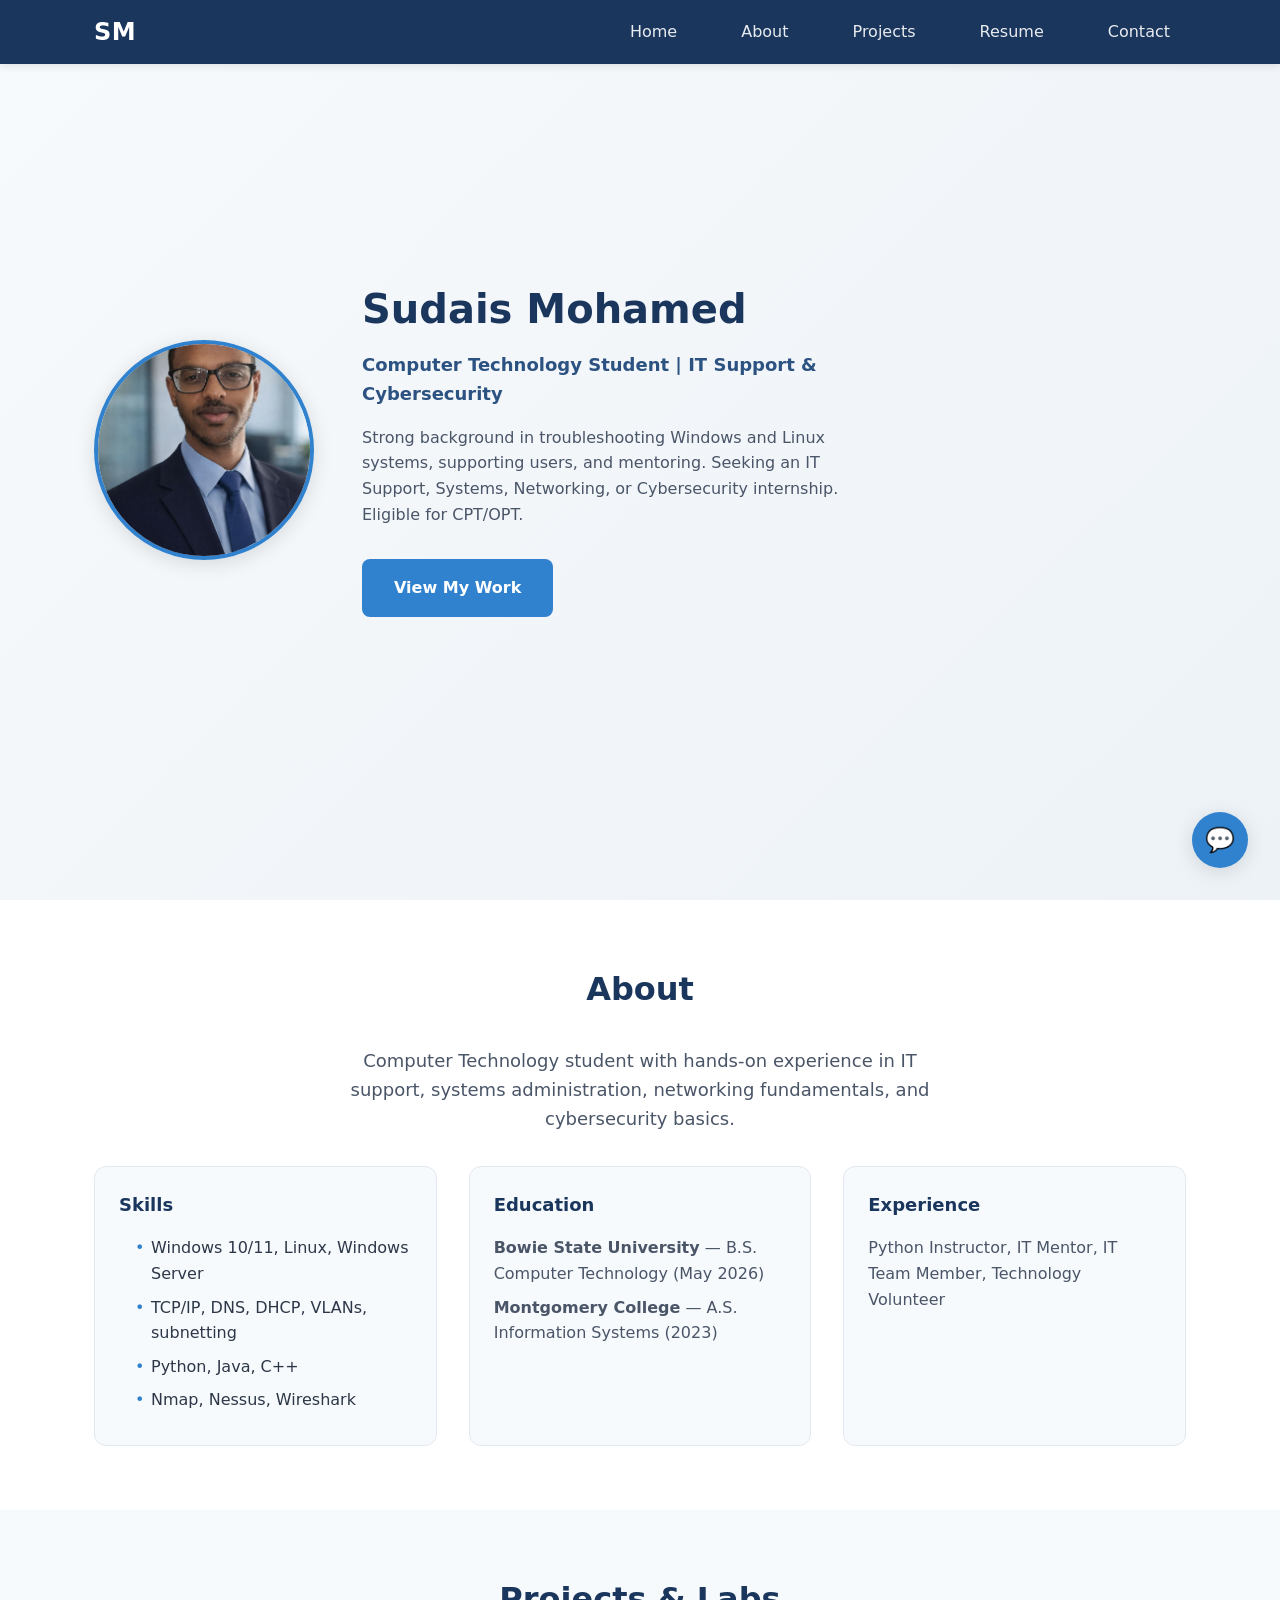
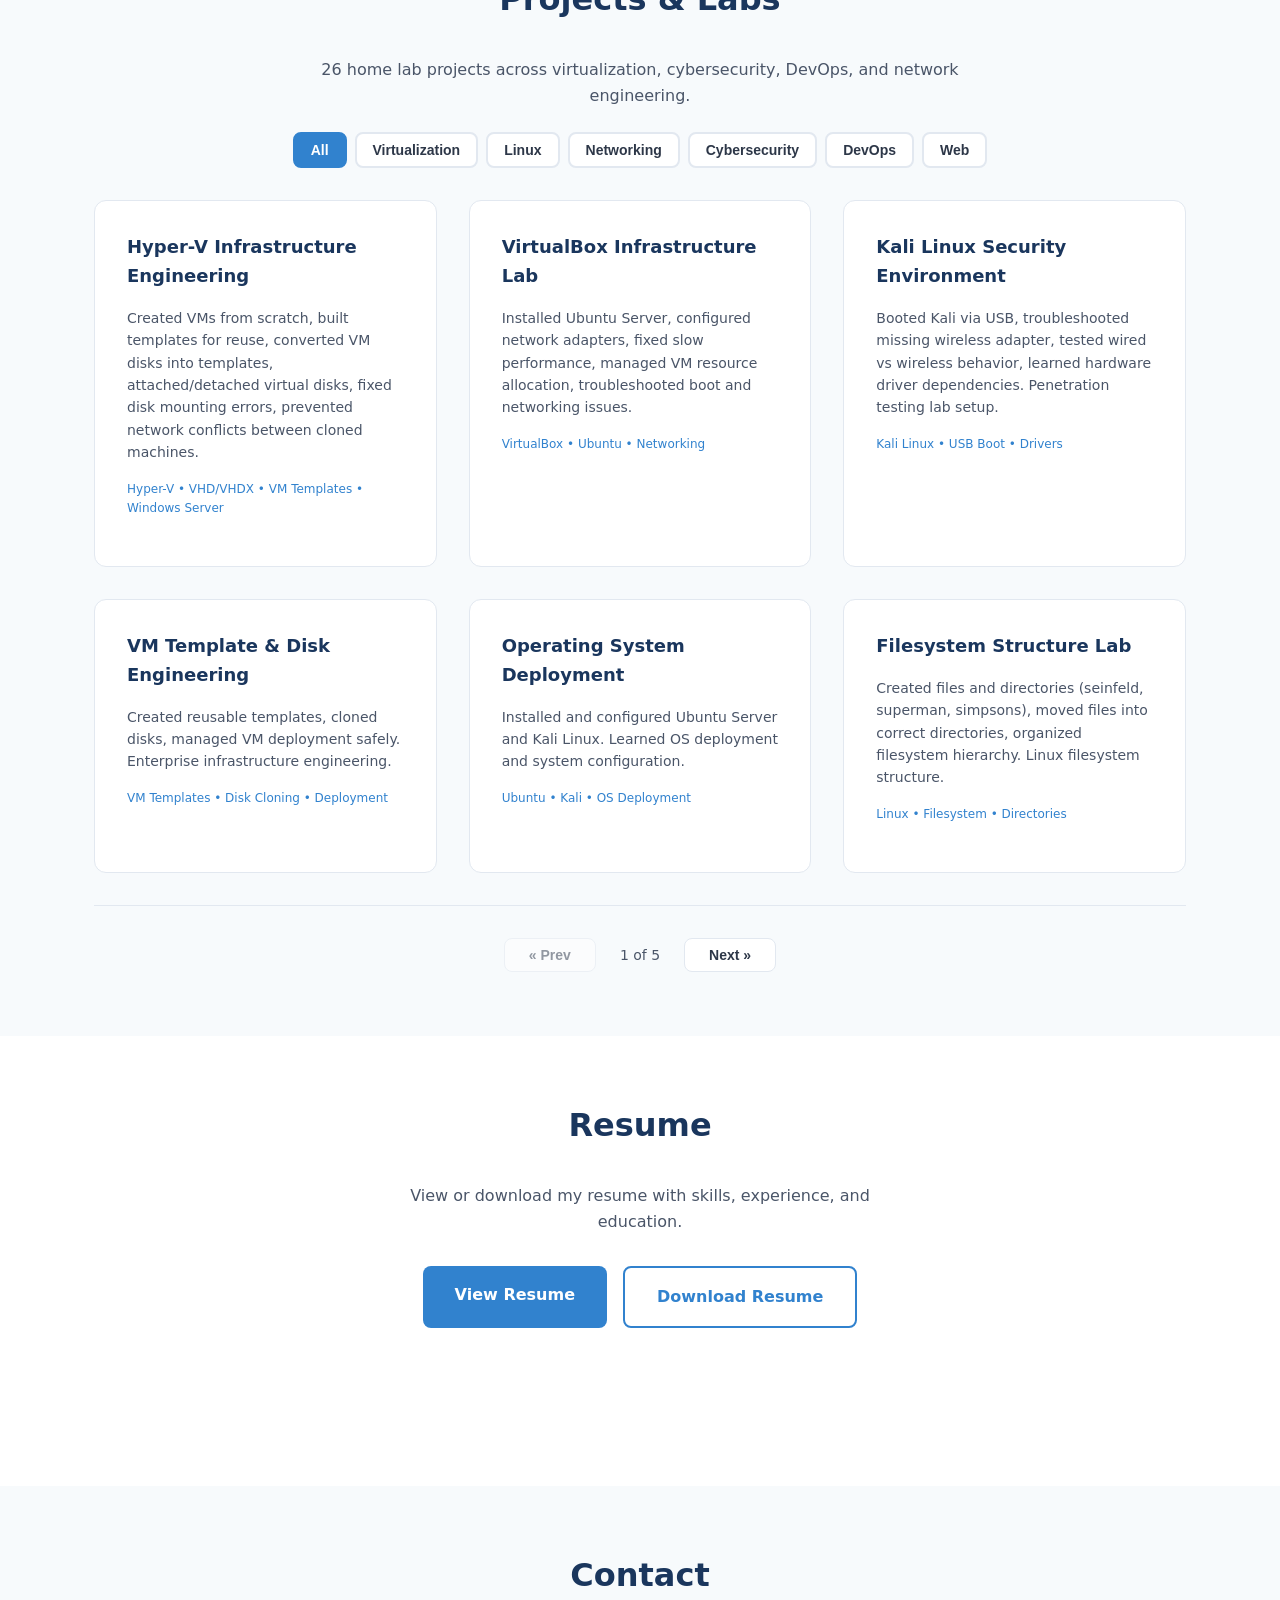
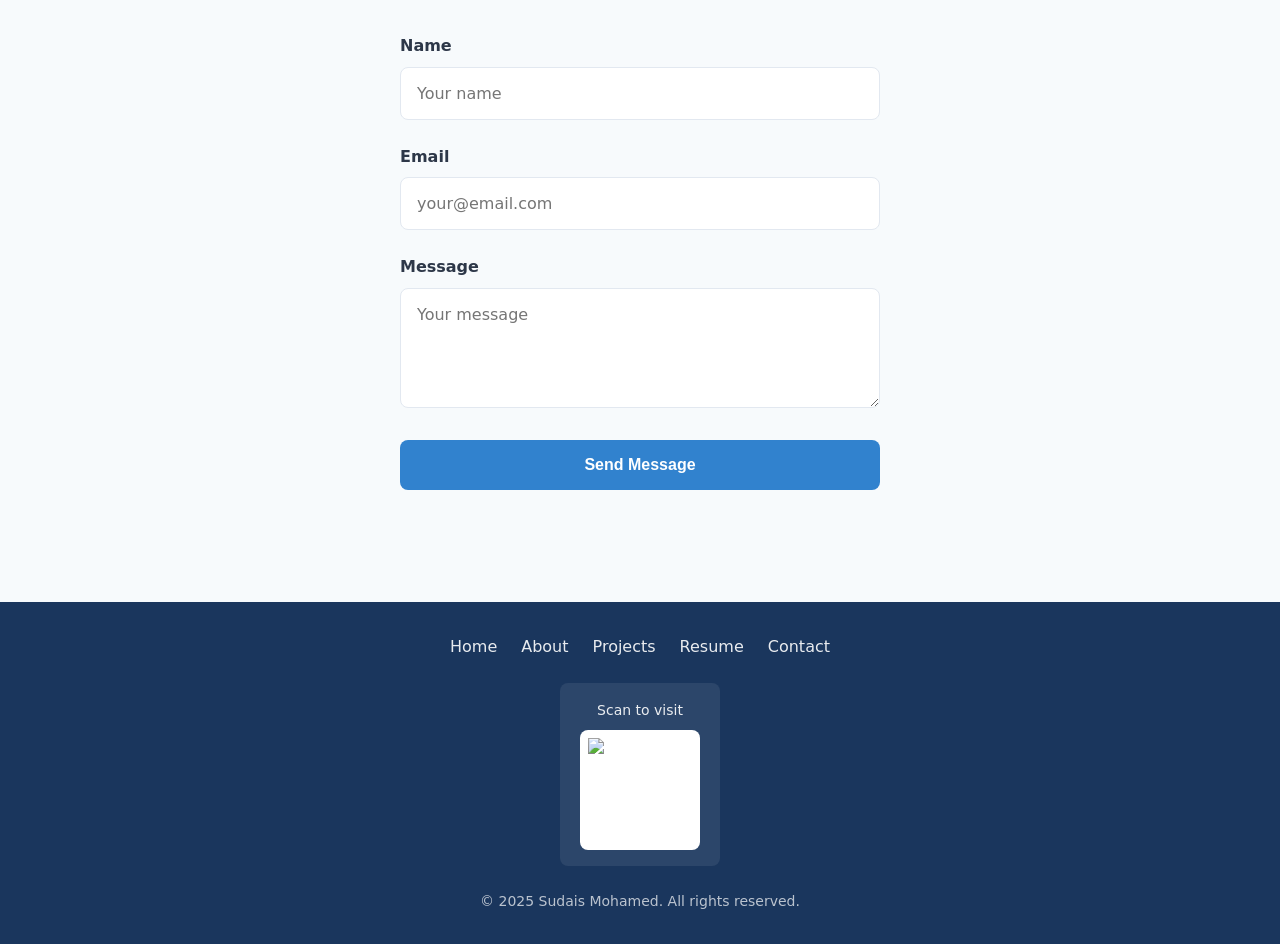
==== commit f93393cc: "fix: Update README with live demo link and GitHub repository URL - Add live demo URL for the portfol" ====
--- a/index.html
+++ b/index.html
@@ -93,163 +93,136 @@
           <h3>Hyper-V Infrastructure Engineering</h3>
           <p>Created VMs from scratch, built templates for reuse, converted VM disks into templates, attached/detached virtual disks, fixed disk mounting errors, prevented network conflicts between cloned machines.</p>
           <span class="project-tech">Hyper-V • VHD/VHDX • VM Templates • Windows Server</span>
-          <a href="https://github.com" target="_blank" rel="noopener" class="project-link">View on GitHub</a>
         </div>
         <div class="project-card" data-category="virtualization">
           <h3>VirtualBox Infrastructure Lab</h3>
           <p>Installed Ubuntu Server, configured network adapters, fixed slow performance, managed VM resource allocation, troubleshooted boot and networking issues.</p>
           <span class="project-tech">VirtualBox • Ubuntu • Networking</span>
-          <a href="https://github.com" target="_blank" rel="noopener" class="project-link">View on GitHub</a>
         </div>
         <div class="project-card" data-category="virtualization">
           <h3>Kali Linux Security Environment</h3>
           <p>Booted Kali via USB, troubleshooted missing wireless adapter, tested wired vs wireless behavior, learned hardware driver dependencies. Penetration testing lab setup.</p>
           <span class="project-tech">Kali Linux • USB Boot • Drivers</span>
-          <a href="https://github.com" target="_blank" rel="noopener" class="project-link">View on GitHub</a>
         </div>
         <div class="project-card" data-category="virtualization">
           <h3>VM Template & Disk Engineering</h3>
           <p>Created reusable templates, cloned disks, managed VM deployment safely. Enterprise infrastructure engineering.</p>
           <span class="project-tech">VM Templates • Disk Cloning • Deployment</span>
-          <a href="https://github.com" target="_blank" rel="noopener" class="project-link">View on GitHub</a>
         </div>
         <div class="project-card" data-category="virtualization">
           <h3>Operating System Deployment</h3>
           <p>Installed and configured Ubuntu Server and Kali Linux. Learned OS deployment and system configuration.</p>
           <span class="project-tech">Ubuntu • Kali • OS Deployment</span>
-          <a href="https://github.com" target="_blank" rel="noopener" class="project-link">View on GitHub</a>
         </div>
         <div class="project-card" data-category="linux">
           <h3>Filesystem Structure Lab</h3>
           <p>Created files and directories (seinfeld, superman, simpsons), moved files into correct directories, organized filesystem hierarchy. Linux filesystem structure.</p>
           <span class="project-tech">Linux • Filesystem • Directories</span>
-          <a href="https://github.com" target="_blank" rel="noopener" class="project-link">View on GitHub</a>
         </div>
         <div class="project-card" data-category="linux">
           <h3>File Linking Lab</h3>
           <p>Created jupiter.txt, copied to /tmp, created symbolic and hard links, checked inode numbers. Difference between hard and soft links, inode behavior.</p>
           <span class="project-tech">ln • ln -s • inode • Links</span>
-          <a href="https://github.com" target="_blank" rel="noopener" class="project-link">View on GitHub</a>
         </div>
         <div class="project-card" data-category="linux">
           <h3>File Permission & Ownership Lab</h3>
           <p>Worked with chmod, chown, root vs normal user, ownership structure. Linux security model and access control.</p>
           <span class="project-tech">chmod • chown • Permissions</span>
-          <a href="https://github.com" target="_blank" rel="noopener" class="project-link">View on GitHub</a>
         </div>
         <div class="project-card" data-category="linux">
           <h3>Linux Command Line Mastery</h3>
           <p>Mastered ls, ls -l, pwd, cp, mv, rm, chmod, chown, ln, ln -s, cat, less, tail. Core system admin tools.</p>
           <span class="project-tech">CLI • ls • cp • mv • rm</span>
-          <a href="https://github.com" target="_blank" rel="noopener" class="project-link">View on GitHub</a>
         </div>
         <div class="project-card" data-category="linux">
           <h3>Linux System Security Lab</h3>
           <p>Worked with root user, privilege levels, secure access. Builds system security skill.</p>
           <span class="project-tech">root • Privileges • Security</span>
-          <a href="https://github.com" target="_blank" rel="noopener" class="project-link">View on GitHub</a>
         </div>
         <div class="project-card" data-category="linux">
           <h3>Linux File System Internals</h3>
           <p>Learned inode structure, file linking system, filesystem architecture. Advanced Linux knowledge.</p>
           <span class="project-tech">inode • Filesystem • Architecture</span>
-          <a href="https://github.com" target="_blank" rel="noopener" class="project-link">View on GitHub</a>
         </div>
         <div class="project-card" data-category="linux">
           <h3>Command Line Automation</h3>
           <p>Learned terminal-based system control and system navigation. Builds real admin skill.</p>
           <span class="project-tech">Terminal • Automation • Control</span>
-          <a href="https://github.com" target="_blank" rel="noopener" class="project-link">View on GitHub</a>
         </div>
         <div class="project-card" data-category="linux">
           <h3>Server Administration Lab</h3>
           <p>Linux server configuration, filesystem management, permission management, VM server deployment. Server architecture and system administration.</p>
           <span class="project-tech">Server • Configuration • Deployment</span>
-          <a href="https://github.com" target="_blank" rel="noopener" class="project-link">View on GitHub</a>
         </div>
         <div class="project-card" data-category="cybersecurity">
           <h3>iptables Firewall Implementation</h3>
           <p>Configured firewall rules, allowed/blocked traffic, filtered packets. INPUT, OUTPUT, FORWARD chains. Packet filtering, firewall architecture, traffic control.</p>
           <span class="project-tech">iptables • Netfilter • Firewall</span>
-          <a href="https://github.com" target="_blank" rel="noopener" class="project-link">View on GitHub</a>
         </div>
         <div class="project-card" data-category="cybersecurity">
           <h3>Netfilter Firewall Architecture</h3>
           <p>Learned how Linux firewall kernel module works, how packets are processed, how rules affect packet flow.</p>
           <span class="project-tech">Netfilter • Kernel • Packets</span>
-          <a href="https://github.com" target="_blank" rel="noopener" class="project-link">View on GitHub</a>
         </div>
         <div class="project-card" data-category="networking">
           <h3>UDP Messaging Communication</h3>
           <p>Ran multiple host terminals, sent UDP messages between hosts, troubleshooted failed delivery, verified port communication. UDP protocol behavior.</p>
           <span class="project-tech">UDP • Ports • Messaging</span>
-          <a href="https://github.com" target="_blank" rel="noopener" class="project-link">View on GitHub</a>
         </div>
         <div class="project-card" data-category="networking">
           <h3>Virtual Network Troubleshooting</h3>
           <p>Troubleshooted NetworkManager connection failures, VM adapter issues, network configuration.</p>
           <span class="project-tech">NetworkManager • VM • Troubleshooting</span>
-          <a href="https://github.com" target="_blank" rel="noopener" class="project-link">View on GitHub</a>
         </div>
         <div class="project-card" data-category="networking">
           <h3>Network Infrastructure & Architecture</h3>
           <p>Studied subnetting, IP addressing, OSI model, TCP vs UDP, network layers. Network engineering foundation.</p>
           <span class="project-tech">Subnetting • OSI • TCP/UDP</span>
-          <a href="https://github.com" target="_blank" rel="noopener" class="project-link">View on GitHub</a>
         </div>
         <div class="project-card" data-category="networking">
           <h3>Network Troubleshooting Lab</h3>
           <p>Diagnosed connection failures, adapter problems, firewall blocking issues. Network troubleshooting skill.</p>
           <span class="project-tech">Diagnostics • Connections • Firewall</span>
-          <a href="https://github.com" target="_blank" rel="noopener" class="project-link">View on GitHub</a>
         </div>
         <div class="project-card" data-category="cybersecurity">
           <h3>Packet Sniffing (Scapy)</h3>
           <p>Built packet sniffer and network monitoring tool. Packet capture and network inspection.</p>
           <span class="project-tech">Scapy • Packet Capture • Monitoring</span>
-          <a href="https://github.com" target="_blank" rel="noopener" class="project-link">View on GitHub</a>
         </div>
         <div class="project-card" data-category="cybersecurity">
           <h3>Wireshark Network Analysis</h3>
           <p>Captured network packets, analyzed traffic, examined packet contents, studied communication flow. Cybersecurity analyst work.</p>
           <span class="project-tech">Wireshark • Traffic Analysis</span>
-          <a href="https://github.com" target="_blank" rel="noopener" class="project-link">View on GitHub</a>
         </div>
         <div class="project-card" data-category="cybersecurity">
           <h3>ExifTool Metadata Analysis</h3>
           <p>Extracted metadata, analyzed file properties. Digital forensics work.</p>
           <span class="project-tech">ExifTool • Metadata • Forensics</span>
-          <a href="https://github.com" target="_blank" rel="noopener" class="project-link">View on GitHub</a>
         </div>
         <div class="project-card" data-category="cybersecurity">
           <h3>Nmap Network Scanning</h3>
           <p>Scanned hosts, identified open ports, analyzed network services. Penetration testing skill.</p>
           <span class="project-tech">Nmap • Port Scanning • Security</span>
-          <a href="https://github.com" target="_blank" rel="noopener" class="project-link">View on GitHub</a>
         </div>
         <div class="project-card" data-category="cybersecurity">
           <h3>Container Firewall Interaction</h3>
           <p>Tested firewall filtering on containers, network communication through firewall. Integrates cybersecurity, networking, and DevOps.</p>
           <span class="project-tech">Firewall • Containers • DevOps</span>
-          <a href="https://github.com" target="_blank" rel="noopener" class="project-link">View on GitHub</a>
         </div>
         <div class="project-card" data-category="devops">
           <h3>Docker & Container Engineering</h3>
           <p>Installed Docker, ran containers, managed container networking, connected containers to networks, troubleshooted connectivity. DevOps-level work.</p>
           <span class="project-tech">Docker • Containers • Networking</span>
-          <a href="https://github.com" target="_blank" rel="noopener" class="project-link">View on GitHub</a>
         </div>
         <div class="project-card" data-category="devops">
           <h3>DevSecOps: Secure Software Delivery</h3>
           <p>Active project — Planning secure deployment environment, containerized services, secure infrastructure. DevOps engineering.</p>
           <span class="project-tech">DevSecOps • Security • Automation</span>
-          <a href="https://github.com" target="_blank" rel="noopener" class="project-link">View on GitHub</a>
         </div>
         <div class="project-card" data-category="web">
           <h3>Personal Portfolio Website</h3>
           <p>Built this portfolio with HTML, CSS, JavaScript, chatbot integration, resume download, QR code. Responsive design, Formspree contact form.</p>
           <span class="project-tech">HTML • CSS • JavaScript</span>
-          <a href="https://github.com" target="_blank" rel="noopener" class="project-link">View on GitHub</a>
         </div>
       </div>
       <div class="projects-pagination" id="projects-pagination">
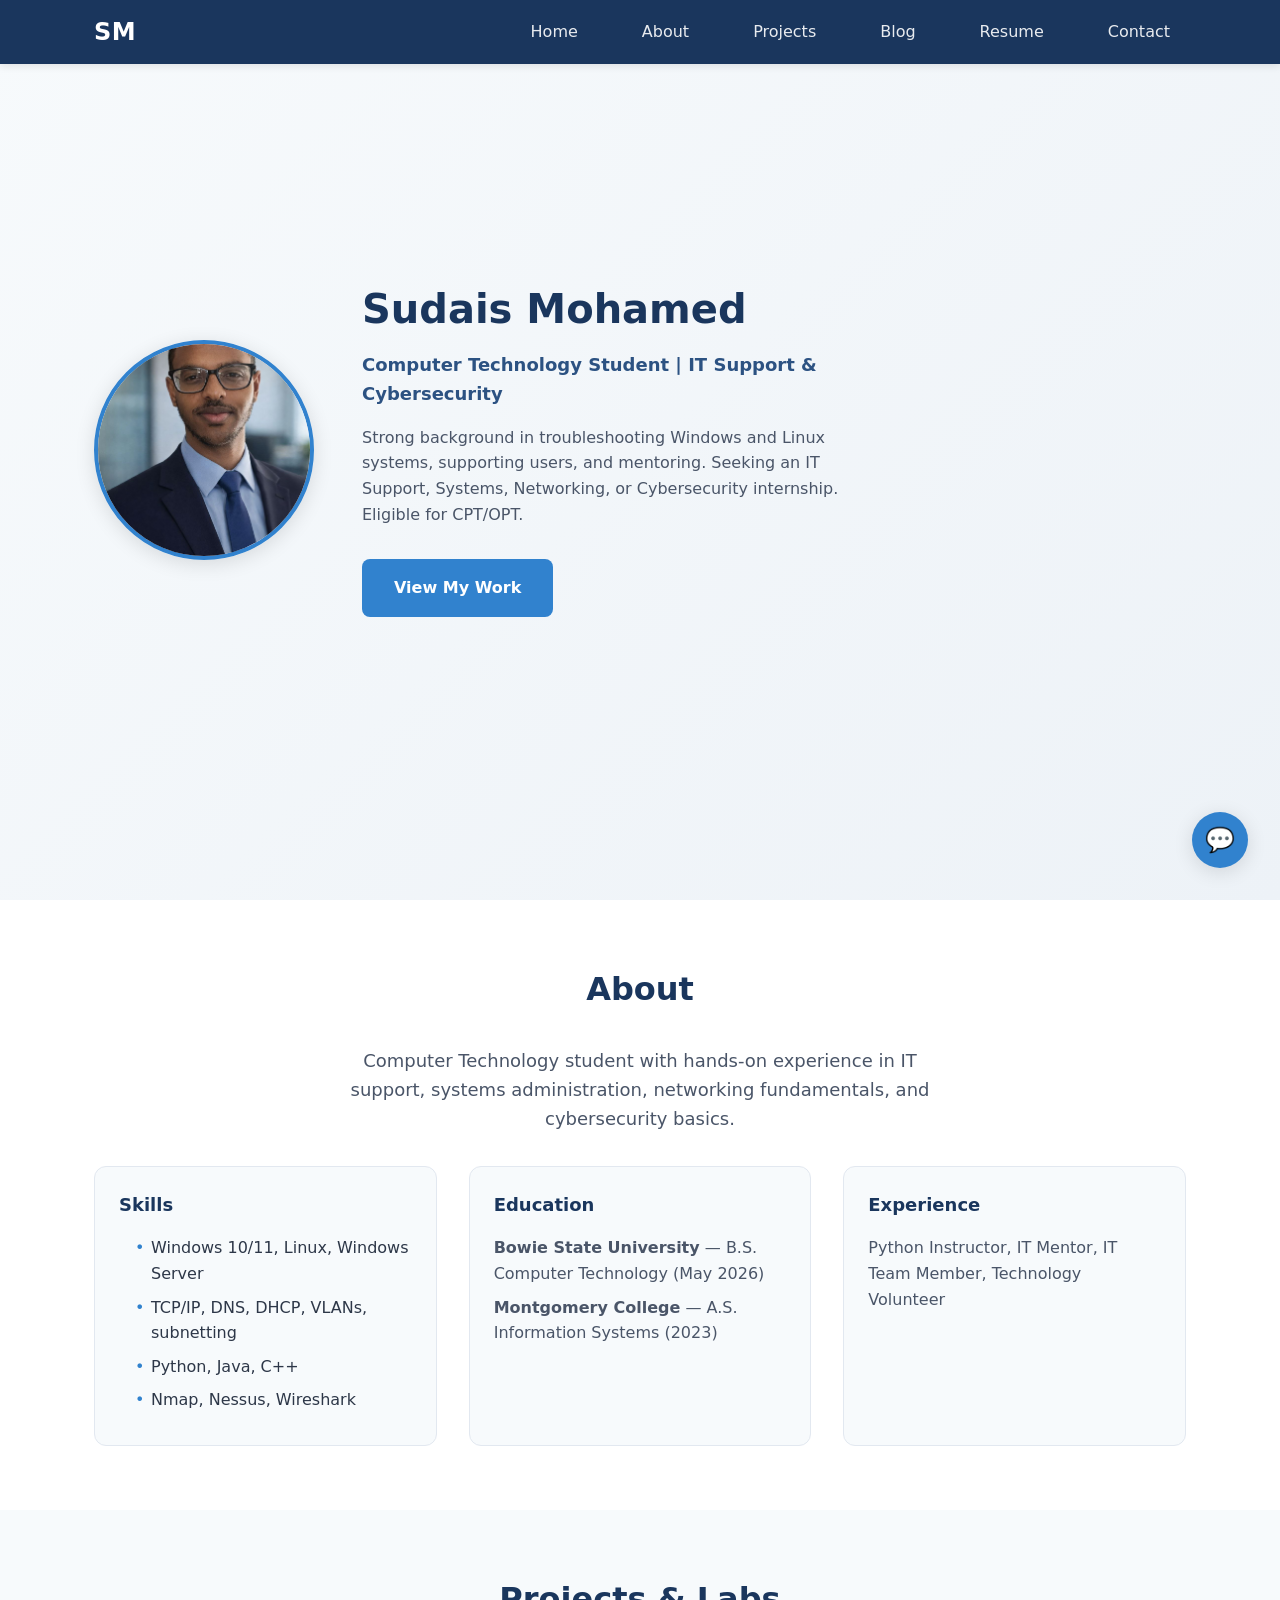
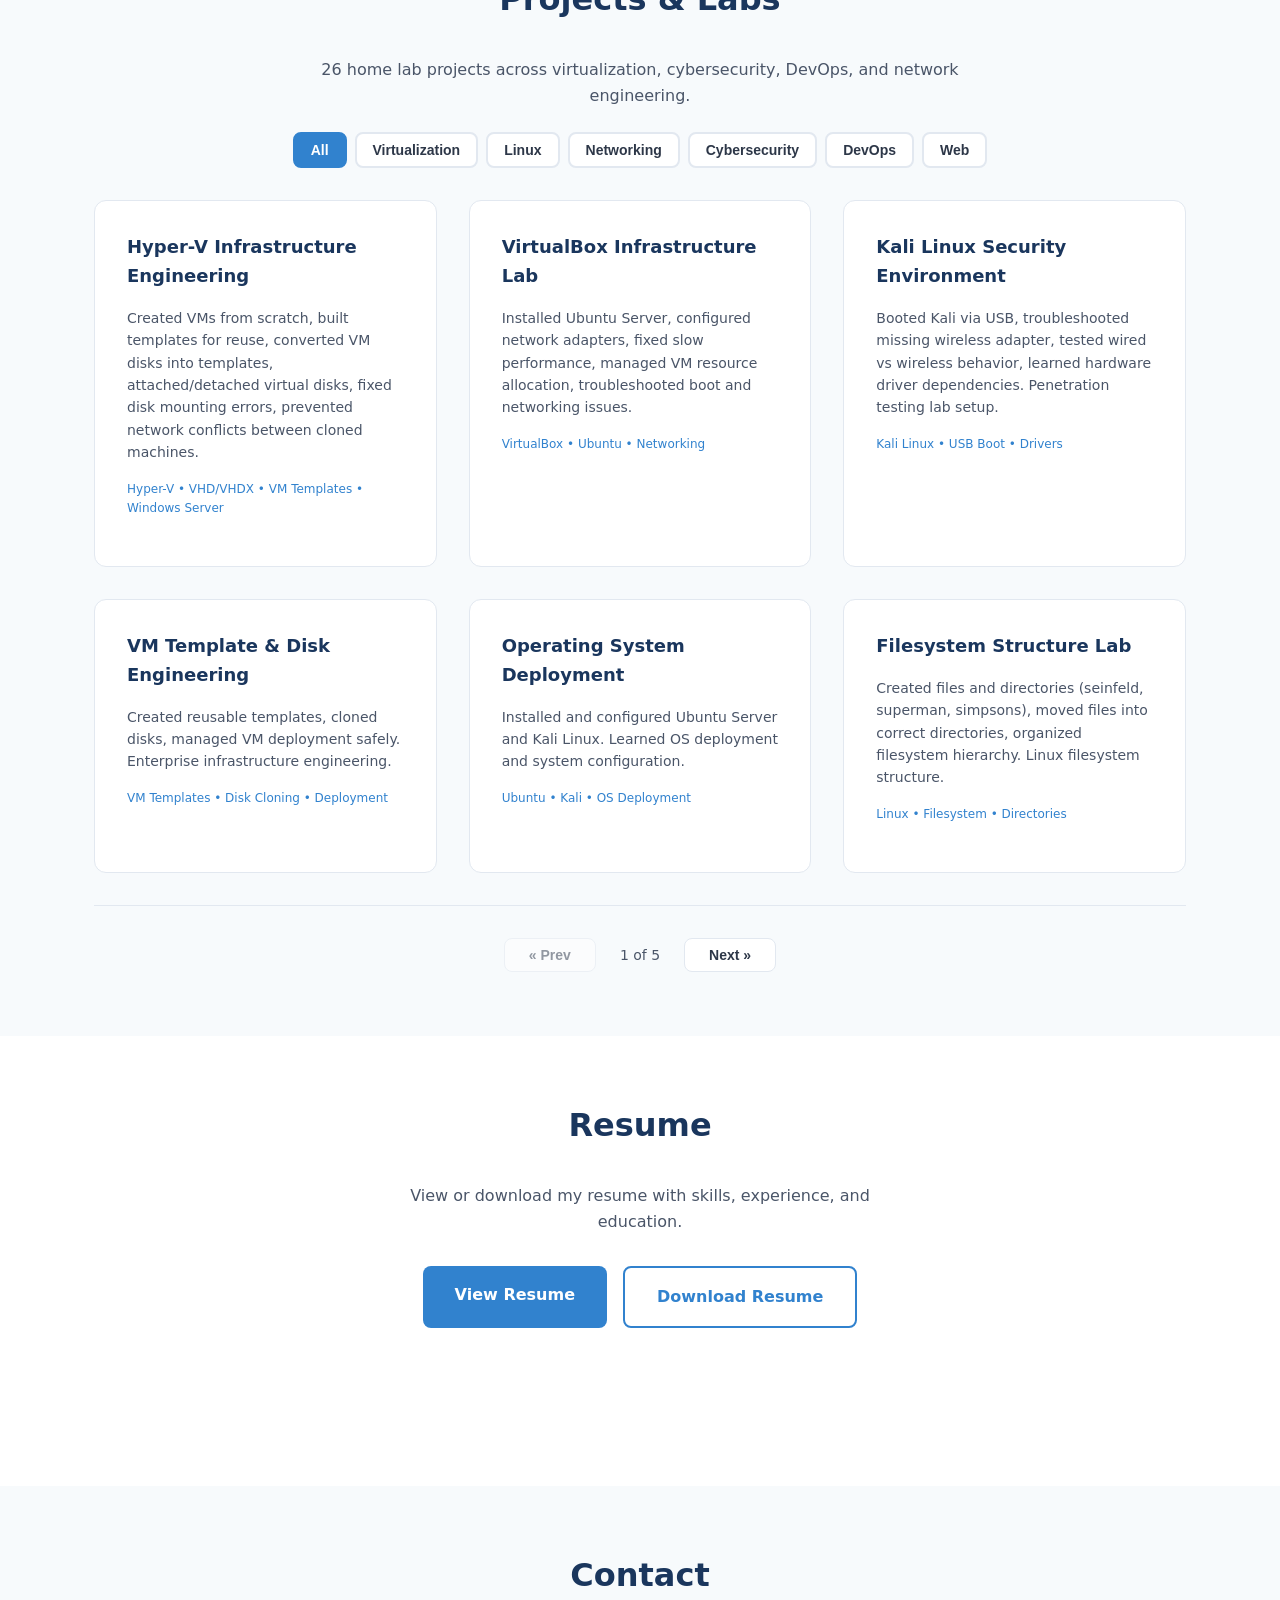
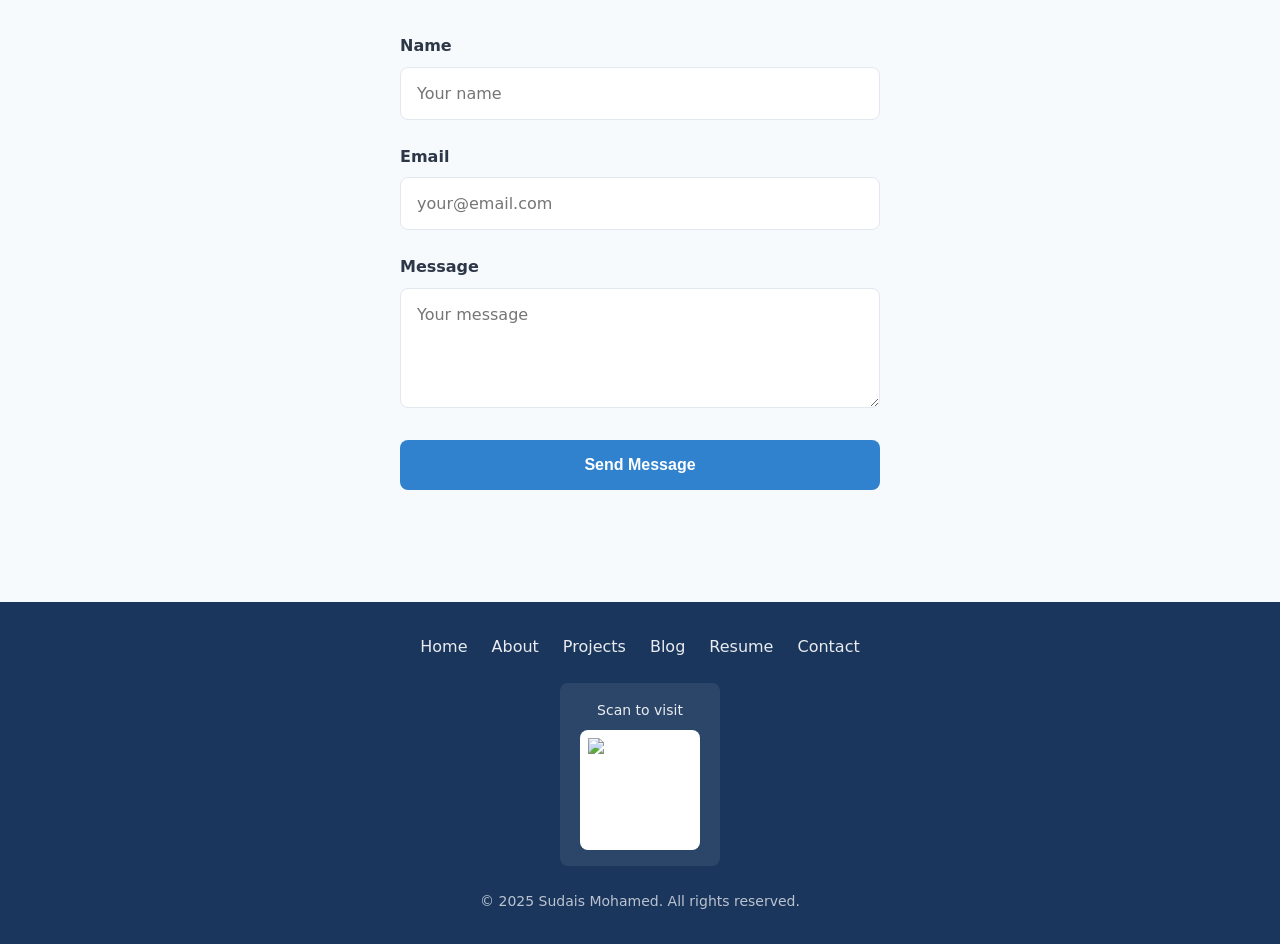
==== commit 584397a9: "refactor: Revise chatbot functionality and update .gitignore - Transition chatbot.js from FAQ-based " ====
--- a/index.html
+++ b/index.html
@@ -21,6 +21,7 @@
         <li><a href="#home" class="nav-link">Home</a></li>
         <li><a href="#about" class="nav-link">About</a></li>
         <li><a href="#projects" class="nav-link">Projects</a></li>
+        <li><a href="blog.html" class="nav-link">Blog</a></li>
         <li><a href="#resume" class="nav-link">Resume</a></li>
         <li><a href="#contact" class="nav-link">Contact</a></li>
       </ul>
@@ -276,6 +277,7 @@
         <a href="#home">Home</a>
         <a href="#about">About</a>
         <a href="#projects">Projects</a>
+        <a href="blog.html">Blog</a>
         <a href="#resume">Resume</a>
         <a href="#contact">Contact</a>
       </nav>
@@ -305,6 +307,7 @@
     </div>
   </div>
 
+  <script src="https://unpkg.com/compromise"></script>
   <script src="script.js"></script>
   <script src="chatbot.js"></script>
 </body>
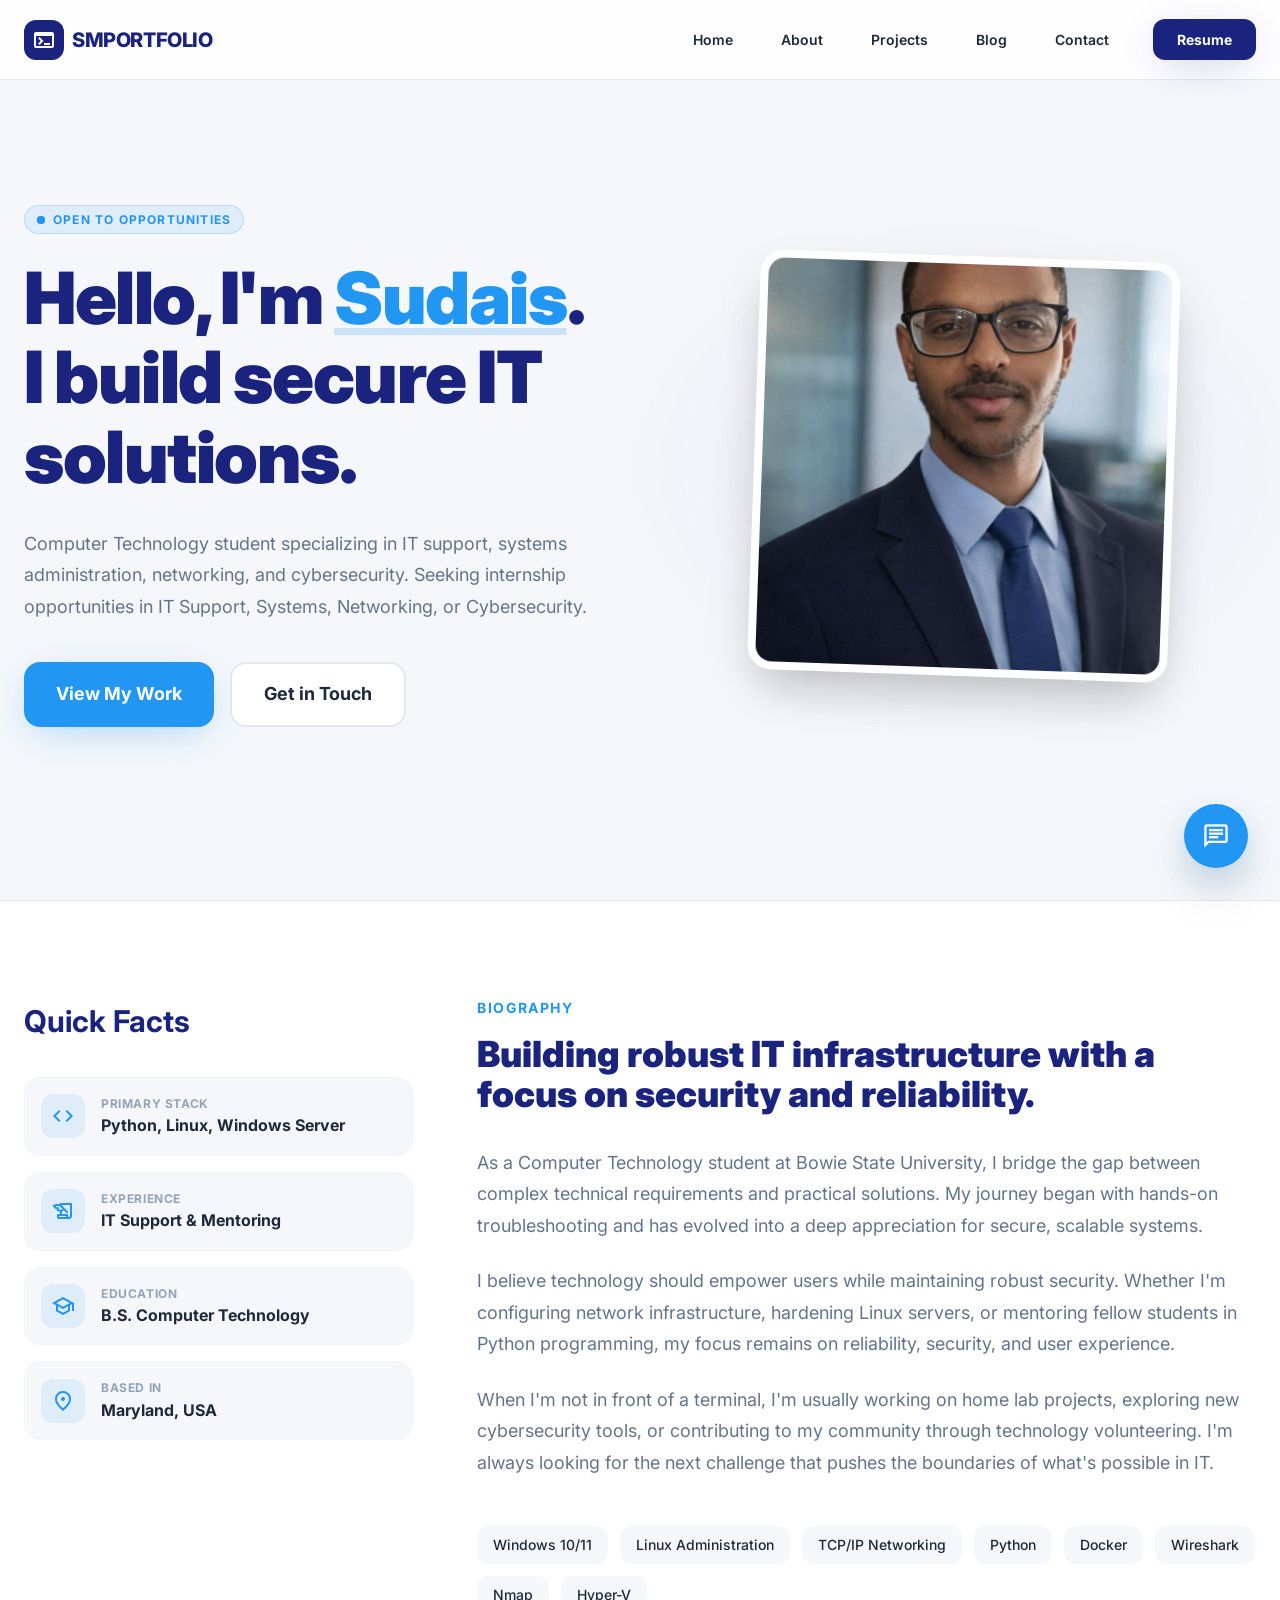
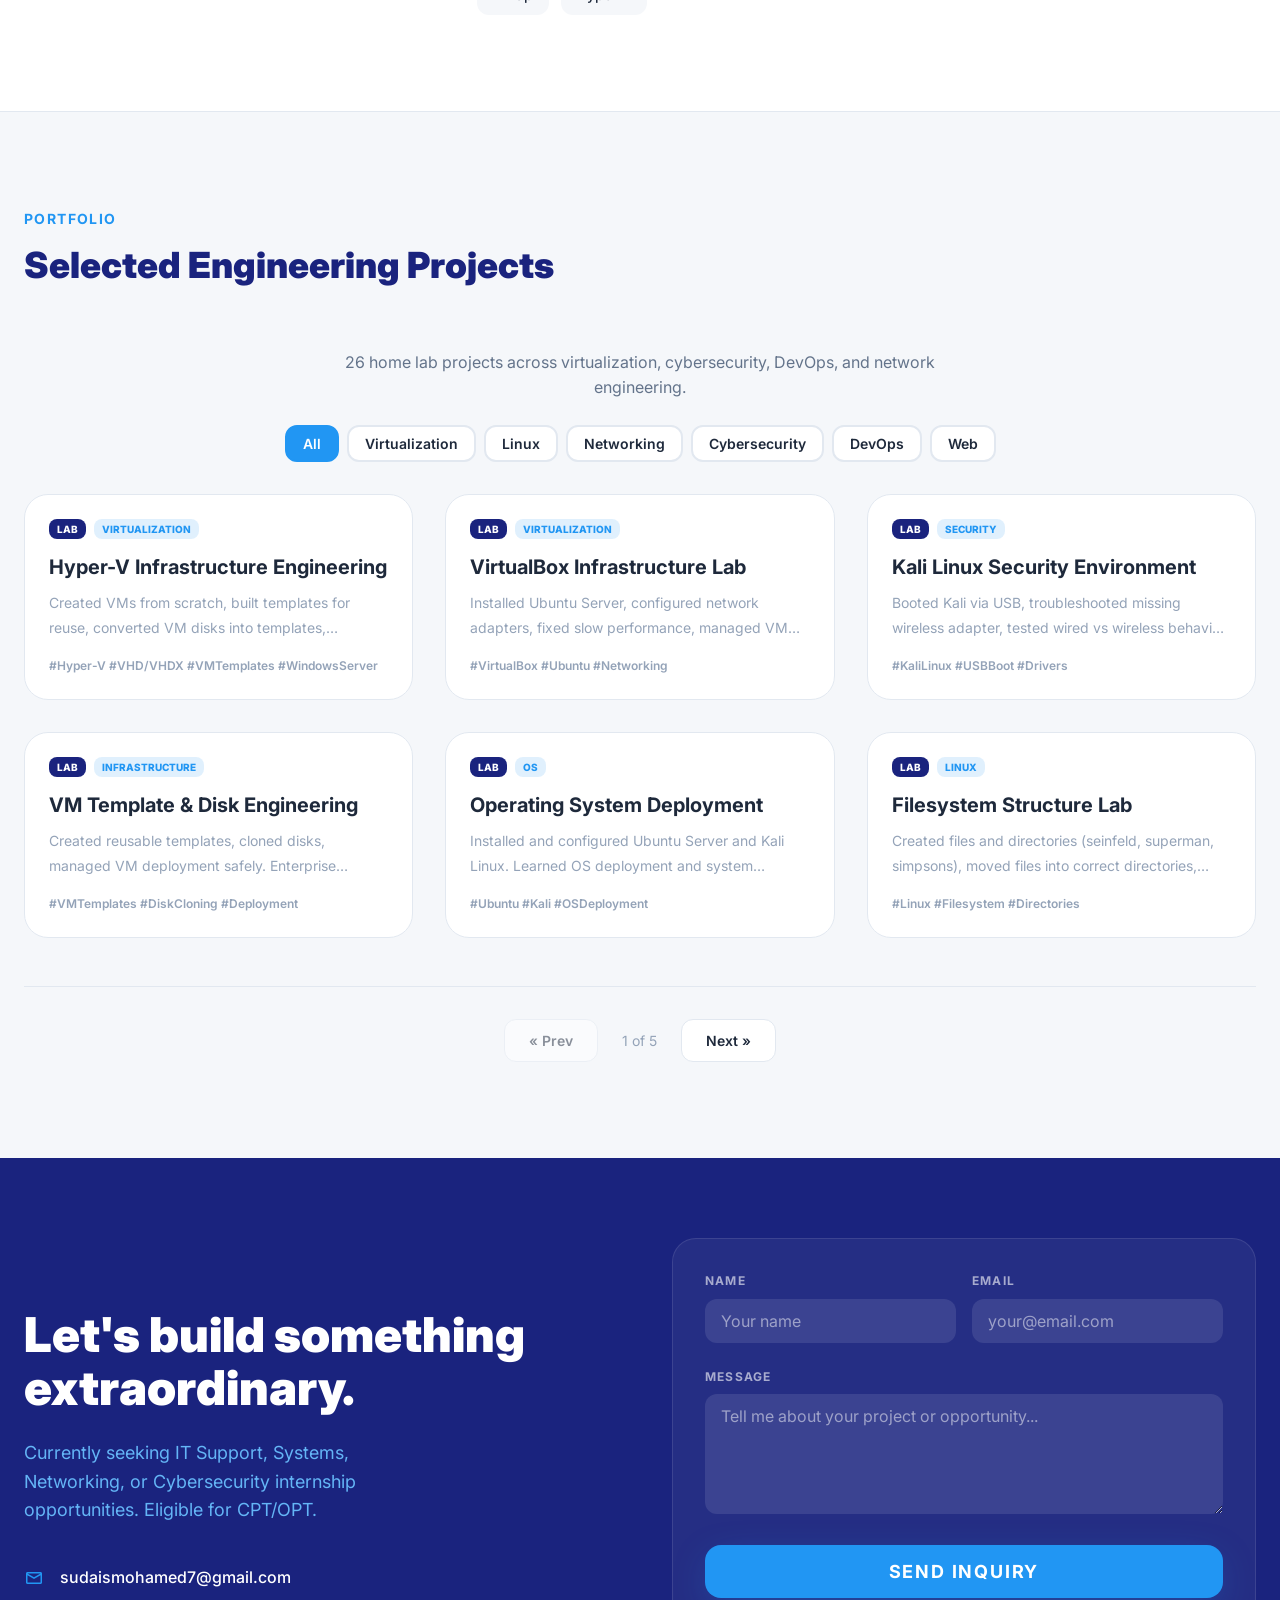
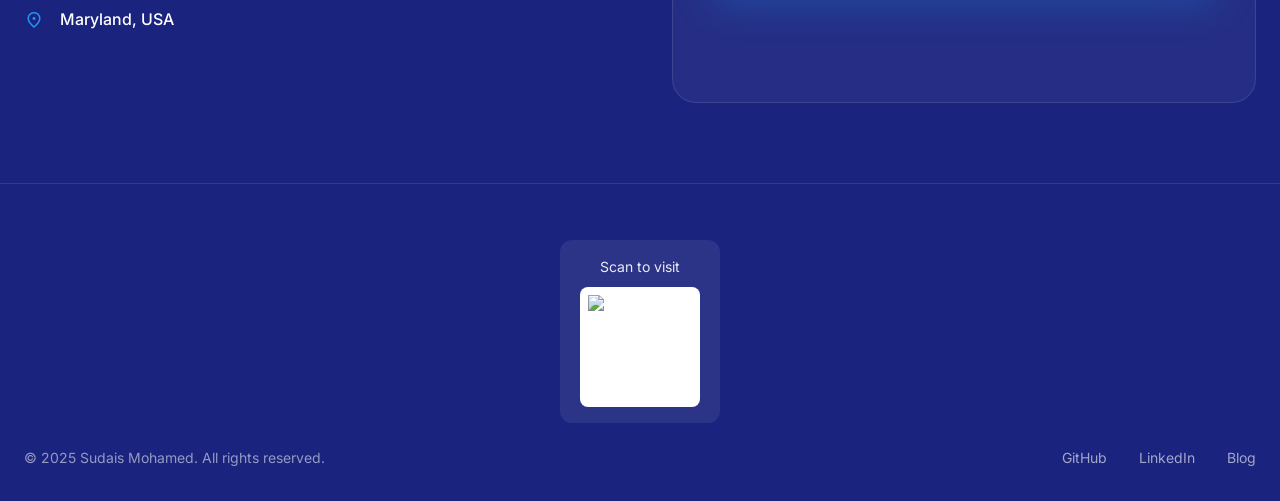
==== commit 130730a5: "feat: Revamp blog layout and enhance navigation - Update blog.html and related blog post pages to im" ====
--- a/index.html
+++ b/index.html
@@ -5,13 +5,22 @@
   <meta name="viewport" content="width=device-width, initial-scale=1.0">
   <meta name="description" content="Sudais Mohamed - Computer Technology student specializing in IT support, networking, and cybersecurity">
   <title>Sudais Mohamed | Portfolio</title>
+  <link rel="preconnect" href="https://fonts.googleapis.com">
+  <link rel="preconnect" href="https://fonts.gstatic.com" crossorigin>
+  <link href="https://fonts.googleapis.com/css2?family=Inter:wght@300;400;500;600;700;800;900&display=swap" rel="stylesheet">
+  <link href="https://fonts.googleapis.com/css2?family=Material+Symbols+Outlined:wght,FILL@100..700,0..1&display=swap" rel="stylesheet">
   <link rel="stylesheet" href="styles.css">
 </head>
 <body>
   <!-- Navigation -->
   <nav id="navbar" class="navbar">
     <div class="nav-container container">
-      <a href="#home" class="nav-brand">SM</a>
+      <a href="#home" class="nav-brand">
+        <span class="nav-brand-icon">
+          <span class="material-symbols-outlined">terminal</span>
+        </span>
+        <span>SMPortfolio</span>
+      </a>
       <button class="nav-toggle" id="nav-toggle" aria-label="Toggle menu">
         <span class="hamburger"></span>
         <span class="hamburger"></span>
@@ -22,8 +31,8 @@
         <li><a href="#about" class="nav-link">About</a></li>
         <li><a href="#projects" class="nav-link">Projects</a></li>
         <li><a href="blog.html" class="nav-link">Blog</a></li>
-        <li><a href="#resume" class="nav-link">Resume</a></li>
         <li><a href="#contact" class="nav-link">Contact</a></li>
+        <li><a href="assets/resume/resume.pdf" target="_blank" rel="noopener" class="nav-resume-btn">Resume</a></li>
       </ul>
     </div>
   </nav>
@@ -32,14 +41,25 @@
   <section id="home" class="section section-home">
     <div class="container">
       <div class="hero-layout">
+        <div class="hero-content">
+          <div class="hero-badge">
+            <span class="hero-badge-dot"></span>
+            Open to opportunities
+          </div>
+          <h1 class="hero-title">
+            Hello, I'm <span class="hero-title-accent">Sudais</span>. I build secure IT solutions.
+          </h1>
+          <p class="hero-tagline">
+            Computer Technology student specializing in IT support, systems administration, networking, and cybersecurity. Seeking internship opportunities in IT Support, Systems, Networking, or Cybersecurity.
+          </p>
+          <div class="hero-buttons">
+            <a href="#projects" class="btn btn-primary">View My Work</a>
+            <a href="#contact" class="btn btn-secondary">Get in Touch</a>
+          </div>
+        </div>
         <div class="hero-image-wrap">
-          <img src="assets/images/image.png" alt="Sudais Mohamed - Professional headshot" class="hero-profile-img">
-        </div>
-        <div class="hero-content">
-          <h1 class="hero-title">Sudais Mohamed</h1>
-          <p class="hero-tagline">Computer Technology Student | IT Support & Cybersecurity</p>
-          <p class="hero-intro">Strong background in troubleshooting Windows and Linux systems, supporting users, and mentoring. Seeking an IT Support, Systems, Networking, or Cybersecurity internship. Eligible for CPT/OPT.</p>
-          <a href="#projects" class="btn btn-primary">View My Work</a>
+          <div class="hero-image-bg"></div>
+          <img src="assets/images/image.png" alt="Sudais Mohamed - Professional portrait" class="hero-profile-img">
         </div>
       </div>
     </div>
@@ -48,27 +68,71 @@
   <!-- Section: About -->
   <section id="about" class="section section-about">
     <div class="container">
-      <h2 class="section-title">About</h2>
-      <div class="about-content">
-        <p class="about-summary">Computer Technology student with hands-on experience in IT support, systems administration, networking fundamentals, and cybersecurity basics.</p>
-        <div class="about-grid">
-          <div class="about-block">
-            <h3>Skills</h3>
-            <ul>
-              <li>Windows 10/11, Linux, Windows Server</li>
-              <li>TCP/IP, DNS, DHCP, VLANs, subnetting</li>
-              <li>Python, Java, C++</li>
-              <li>Nmap, Nessus, Wireshark</li>
-            </ul>
-          </div>
-          <div class="about-block">
-            <h3>Education</h3>
-            <p><strong>Bowie State University</strong> — B.S. Computer Technology (May 2026)</p>
-            <p><strong>Montgomery College</strong> — A.S. Information Systems (2023)</p>
-          </div>
-          <div class="about-block">
-            <h3>Experience</h3>
-            <p>Python Instructor, IT Mentor, IT Team Member, Technology Volunteer</p>
+      <div class="about-layout">
+        <div class="about-sidebar">
+          <h2 class="about-sidebar-title">Quick Facts</h2>
+          <div class="about-facts">
+            <div class="about-fact">
+              <span class="about-fact-icon">
+                <span class="material-symbols-outlined">code</span>
+              </span>
+              <div>
+                <p class="about-fact-label">Primary Stack</p>
+                <p class="about-fact-value">Python, Linux, Windows Server</p>
+              </div>
+            </div>
+            <div class="about-fact">
+              <span class="about-fact-icon">
+                <span class="material-symbols-outlined">history_edu</span>
+              </span>
+              <div>
+                <p class="about-fact-label">Experience</p>
+                <p class="about-fact-value">IT Support & Mentoring</p>
+              </div>
+            </div>
+            <div class="about-fact">
+              <span class="about-fact-icon">
+                <span class="material-symbols-outlined">school</span>
+              </span>
+              <div>
+                <p class="about-fact-label">Education</p>
+                <p class="about-fact-value">B.S. Computer Technology</p>
+              </div>
+            </div>
+            <div class="about-fact">
+              <span class="about-fact-icon">
+                <span class="material-symbols-outlined">location_on</span>
+              </span>
+              <div>
+                <p class="about-fact-label">Based in</p>
+                <p class="about-fact-value">Maryland, USA</p>
+              </div>
+            </div>
+          </div>
+        </div>
+        <div class="about-main">
+          <p class="about-label">Biography</p>
+          <h2 class="about-headline">Building robust IT infrastructure with a focus on security and reliability.</h2>
+          <div class="about-content">
+            <p class="about-summary">
+              As a Computer Technology student at Bowie State University, I bridge the gap between complex technical requirements and practical solutions. My journey began with hands-on troubleshooting and has evolved into a deep appreciation for secure, scalable systems.
+            </p>
+            <p class="about-summary">
+              I believe technology should empower users while maintaining robust security. Whether I'm configuring network infrastructure, hardening Linux servers, or mentoring fellow students in Python programming, my focus remains on reliability, security, and user experience.
+            </p>
+            <p class="about-summary">
+              When I'm not in front of a terminal, I'm usually working on home lab projects, exploring new cybersecurity tools, or contributing to my community through technology volunteering. I'm always looking for the next challenge that pushes the boundaries of what's possible in IT.
+            </p>
+          </div>
+          <div class="about-skills">
+            <span class="about-skill-tag">Windows 10/11</span>
+            <span class="about-skill-tag">Linux Administration</span>
+            <span class="about-skill-tag">TCP/IP Networking</span>
+            <span class="about-skill-tag">Python</span>
+            <span class="about-skill-tag">Docker</span>
+            <span class="about-skill-tag">Wireshark</span>
+            <span class="about-skill-tag">Nmap</span>
+            <span class="about-skill-tag">Hyper-V</span>
           </div>
         </div>
       </div>
@@ -78,7 +142,12 @@
   <!-- Section: Projects -->
   <section id="projects" class="section section-projects">
     <div class="container">
-      <h2 class="section-title">Projects & Labs</h2>
+      <div class="projects-header">
+        <div class="projects-header-text">
+          <p class="projects-label">Portfolio</p>
+          <h2 class="projects-title">Selected Engineering Projects</h2>
+        </div>
+      </div>
       <p class="projects-intro">26 home lab projects across virtualization, cybersecurity, DevOps, and network engineering.</p>
       <div class="projects-filter">
         <button class="filter-btn active" data-filter="all">All</button>
@@ -91,139 +160,301 @@
       </div>
       <div class="projects-grid" id="projects-grid">
         <div class="project-card" data-category="virtualization">
-          <h3>Hyper-V Infrastructure Engineering</h3>
-          <p>Created VMs from scratch, built templates for reuse, converted VM disks into templates, attached/detached virtual disks, fixed disk mounting errors, prevented network conflicts between cloned machines.</p>
-          <span class="project-tech">Hyper-V • VHD/VHDX • VM Templates • Windows Server</span>
+          <div class="project-card-body">
+            <div class="project-card-tags">
+              <span class="project-tag project-tag-primary">Lab</span>
+              <span class="project-tag project-tag-secondary">Virtualization</span>
+            </div>
+            <h3>Hyper-V Infrastructure Engineering</h3>
+            <p>Created VMs from scratch, built templates for reuse, converted VM disks into templates, attached/detached virtual disks, fixed disk mounting errors, prevented network conflicts between cloned machines.</p>
+            <span class="project-tech">#Hyper-V #VHD/VHDX #VMTemplates #WindowsServer</span>
+          </div>
         </div>
         <div class="project-card" data-category="virtualization">
-          <h3>VirtualBox Infrastructure Lab</h3>
-          <p>Installed Ubuntu Server, configured network adapters, fixed slow performance, managed VM resource allocation, troubleshooted boot and networking issues.</p>
-          <span class="project-tech">VirtualBox • Ubuntu • Networking</span>
+          <div class="project-card-body">
+            <div class="project-card-tags">
+              <span class="project-tag project-tag-primary">Lab</span>
+              <span class="project-tag project-tag-secondary">Virtualization</span>
+            </div>
+            <h3>VirtualBox Infrastructure Lab</h3>
+            <p>Installed Ubuntu Server, configured network adapters, fixed slow performance, managed VM resource allocation, troubleshooted boot and networking issues.</p>
+            <span class="project-tech">#VirtualBox #Ubuntu #Networking</span>
+          </div>
         </div>
         <div class="project-card" data-category="virtualization">
-          <h3>Kali Linux Security Environment</h3>
-          <p>Booted Kali via USB, troubleshooted missing wireless adapter, tested wired vs wireless behavior, learned hardware driver dependencies. Penetration testing lab setup.</p>
-          <span class="project-tech">Kali Linux • USB Boot • Drivers</span>
+          <div class="project-card-body">
+            <div class="project-card-tags">
+              <span class="project-tag project-tag-primary">Lab</span>
+              <span class="project-tag project-tag-secondary">Security</span>
+            </div>
+            <h3>Kali Linux Security Environment</h3>
+            <p>Booted Kali via USB, troubleshooted missing wireless adapter, tested wired vs wireless behavior, learned hardware driver dependencies. Penetration testing lab setup.</p>
+            <span class="project-tech">#KaliLinux #USBBoot #Drivers</span>
+          </div>
         </div>
         <div class="project-card" data-category="virtualization">
-          <h3>VM Template & Disk Engineering</h3>
-          <p>Created reusable templates, cloned disks, managed VM deployment safely. Enterprise infrastructure engineering.</p>
-          <span class="project-tech">VM Templates • Disk Cloning • Deployment</span>
+          <div class="project-card-body">
+            <div class="project-card-tags">
+              <span class="project-tag project-tag-primary">Lab</span>
+              <span class="project-tag project-tag-secondary">Infrastructure</span>
+            </div>
+            <h3>VM Template & Disk Engineering</h3>
+            <p>Created reusable templates, cloned disks, managed VM deployment safely. Enterprise infrastructure engineering.</p>
+            <span class="project-tech">#VMTemplates #DiskCloning #Deployment</span>
+          </div>
         </div>
         <div class="project-card" data-category="virtualization">
-          <h3>Operating System Deployment</h3>
-          <p>Installed and configured Ubuntu Server and Kali Linux. Learned OS deployment and system configuration.</p>
-          <span class="project-tech">Ubuntu • Kali • OS Deployment</span>
-        </div>
-        <div class="project-card" data-category="linux">
-          <h3>Filesystem Structure Lab</h3>
-          <p>Created files and directories (seinfeld, superman, simpsons), moved files into correct directories, organized filesystem hierarchy. Linux filesystem structure.</p>
-          <span class="project-tech">Linux • Filesystem • Directories</span>
-        </div>
-        <div class="project-card" data-category="linux">
-          <h3>File Linking Lab</h3>
-          <p>Created jupiter.txt, copied to /tmp, created symbolic and hard links, checked inode numbers. Difference between hard and soft links, inode behavior.</p>
-          <span class="project-tech">ln • ln -s • inode • Links</span>
-        </div>
-        <div class="project-card" data-category="linux">
-          <h3>File Permission & Ownership Lab</h3>
-          <p>Worked with chmod, chown, root vs normal user, ownership structure. Linux security model and access control.</p>
-          <span class="project-tech">chmod • chown • Permissions</span>
-        </div>
-        <div class="project-card" data-category="linux">
-          <h3>Linux Command Line Mastery</h3>
-          <p>Mastered ls, ls -l, pwd, cp, mv, rm, chmod, chown, ln, ln -s, cat, less, tail. Core system admin tools.</p>
-          <span class="project-tech">CLI • ls • cp • mv • rm</span>
-        </div>
-        <div class="project-card" data-category="linux">
-          <h3>Linux System Security Lab</h3>
-          <p>Worked with root user, privilege levels, secure access. Builds system security skill.</p>
-          <span class="project-tech">root • Privileges • Security</span>
-        </div>
-        <div class="project-card" data-category="linux">
-          <h3>Linux File System Internals</h3>
-          <p>Learned inode structure, file linking system, filesystem architecture. Advanced Linux knowledge.</p>
-          <span class="project-tech">inode • Filesystem • Architecture</span>
-        </div>
-        <div class="project-card" data-category="linux">
-          <h3>Command Line Automation</h3>
-          <p>Learned terminal-based system control and system navigation. Builds real admin skill.</p>
-          <span class="project-tech">Terminal • Automation • Control</span>
-        </div>
-        <div class="project-card" data-category="linux">
-          <h3>Server Administration Lab</h3>
-          <p>Linux server configuration, filesystem management, permission management, VM server deployment. Server architecture and system administration.</p>
-          <span class="project-tech">Server • Configuration • Deployment</span>
-        </div>
-        <div class="project-card" data-category="cybersecurity">
-          <h3>iptables Firewall Implementation</h3>
-          <p>Configured firewall rules, allowed/blocked traffic, filtered packets. INPUT, OUTPUT, FORWARD chains. Packet filtering, firewall architecture, traffic control.</p>
-          <span class="project-tech">iptables • Netfilter • Firewall</span>
-        </div>
-        <div class="project-card" data-category="cybersecurity">
-          <h3>Netfilter Firewall Architecture</h3>
-          <p>Learned how Linux firewall kernel module works, how packets are processed, how rules affect packet flow.</p>
-          <span class="project-tech">Netfilter • Kernel • Packets</span>
+          <div class="project-card-body">
+            <div class="project-card-tags">
+              <span class="project-tag project-tag-primary">Lab</span>
+              <span class="project-tag project-tag-secondary">OS</span>
+            </div>
+            <h3>Operating System Deployment</h3>
+            <p>Installed and configured Ubuntu Server and Kali Linux. Learned OS deployment and system configuration.</p>
+            <span class="project-tech">#Ubuntu #Kali #OSDeployment</span>
+          </div>
+        </div>
+        <div class="project-card" data-category="linux">
+          <div class="project-card-body">
+            <div class="project-card-tags">
+              <span class="project-tag project-tag-primary">Lab</span>
+              <span class="project-tag project-tag-secondary">Linux</span>
+            </div>
+            <h3>Filesystem Structure Lab</h3>
+            <p>Created files and directories (seinfeld, superman, simpsons), moved files into correct directories, organized filesystem hierarchy. Linux filesystem structure.</p>
+            <span class="project-tech">#Linux #Filesystem #Directories</span>
+          </div>
+        </div>
+        <div class="project-card" data-category="linux">
+          <div class="project-card-body">
+            <div class="project-card-tags">
+              <span class="project-tag project-tag-primary">Lab</span>
+              <span class="project-tag project-tag-secondary">Linux</span>
+            </div>
+            <h3>File Linking Lab</h3>
+            <p>Created jupiter.txt, copied to /tmp, created symbolic and hard links, checked inode numbers. Difference between hard and soft links, inode behavior.</p>
+            <span class="project-tech">#ln #ln-s #inode #Links</span>
+          </div>
+        </div>
+        <div class="project-card" data-category="linux">
+          <div class="project-card-body">
+            <div class="project-card-tags">
+              <span class="project-tag project-tag-primary">Lab</span>
+              <span class="project-tag project-tag-secondary">Security</span>
+            </div>
+            <h3>File Permission & Ownership Lab</h3>
+            <p>Worked with chmod, chown, root vs normal user, ownership structure. Linux security model and access control.</p>
+            <span class="project-tech">#chmod #chown #Permissions</span>
+          </div>
+        </div>
+        <div class="project-card" data-category="linux">
+          <div class="project-card-body">
+            <div class="project-card-tags">
+              <span class="project-tag project-tag-primary">Lab</span>
+              <span class="project-tag project-tag-secondary">Linux</span>
+            </div>
+            <h3>Linux Command Line Mastery</h3>
+            <p>Mastered ls, ls -l, pwd, cp, mv, rm, chmod, chown, ln, ln -s, cat, less, tail. Core system admin tools.</p>
+            <span class="project-tech">#CLI #ls #cp #mv #rm</span>
+          </div>
+        </div>
+        <div class="project-card" data-category="linux">
+          <div class="project-card-body">
+            <div class="project-card-tags">
+              <span class="project-tag project-tag-primary">Lab</span>
+              <span class="project-tag project-tag-secondary">Security</span>
+            </div>
+            <h3>Linux System Security Lab</h3>
+            <p>Worked with root user, privilege levels, secure access. Builds system security skill.</p>
+            <span class="project-tech">#root #Privileges #Security</span>
+          </div>
+        </div>
+        <div class="project-card" data-category="linux">
+          <div class="project-card-body">
+            <div class="project-card-tags">
+              <span class="project-tag project-tag-primary">Lab</span>
+              <span class="project-tag project-tag-secondary">Linux</span>
+            </div>
+            <h3>Linux File System Internals</h3>
+            <p>Learned inode structure, file linking system, filesystem architecture. Advanced Linux knowledge.</p>
+            <span class="project-tech">#inode #Filesystem #Architecture</span>
+          </div>
+        </div>
+        <div class="project-card" data-category="linux">
+          <div class="project-card-body">
+            <div class="project-card-tags">
+              <span class="project-tag project-tag-primary">Lab</span>
+              <span class="project-tag project-tag-secondary">Automation</span>
+            </div>
+            <h3>Command Line Automation</h3>
+            <p>Learned terminal-based system control and system navigation. Builds real admin skill.</p>
+            <span class="project-tech">#Terminal #Automation #Control</span>
+          </div>
+        </div>
+        <div class="project-card" data-category="linux">
+          <div class="project-card-body">
+            <div class="project-card-tags">
+              <span class="project-tag project-tag-primary">Lab</span>
+              <span class="project-tag project-tag-secondary">Server</span>
+            </div>
+            <h3>Server Administration Lab</h3>
+            <p>Linux server configuration, filesystem management, permission management, VM server deployment. Server architecture and system administration.</p>
+            <span class="project-tech">#Server #Configuration #Deployment</span>
+          </div>
+        </div>
+        <div class="project-card" data-category="cybersecurity">
+          <div class="project-card-body">
+            <div class="project-card-tags">
+              <span class="project-tag project-tag-primary">Lab</span>
+              <span class="project-tag project-tag-secondary">Firewall</span>
+            </div>
+            <h3>iptables Firewall Implementation</h3>
+            <p>Configured firewall rules, allowed/blocked traffic, filtered packets. INPUT, OUTPUT, FORWARD chains. Packet filtering, firewall architecture, traffic control.</p>
+            <span class="project-tech">#iptables #Netfilter #Firewall</span>
+          </div>
+        </div>
+        <div class="project-card" data-category="cybersecurity">
+          <div class="project-card-body">
+            <div class="project-card-tags">
+              <span class="project-tag project-tag-primary">Lab</span>
+              <span class="project-tag project-tag-secondary">Security</span>
+            </div>
+            <h3>Netfilter Firewall Architecture</h3>
+            <p>Learned how Linux firewall kernel module works, how packets are processed, how rules affect packet flow.</p>
+            <span class="project-tech">#Netfilter #Kernel #Packets</span>
+          </div>
         </div>
         <div class="project-card" data-category="networking">
-          <h3>UDP Messaging Communication</h3>
-          <p>Ran multiple host terminals, sent UDP messages between hosts, troubleshooted failed delivery, verified port communication. UDP protocol behavior.</p>
-          <span class="project-tech">UDP • Ports • Messaging</span>
+          <div class="project-card-body">
+            <div class="project-card-tags">
+              <span class="project-tag project-tag-primary">Lab</span>
+              <span class="project-tag project-tag-secondary">Networking</span>
+            </div>
+            <h3>UDP Messaging Communication</h3>
+            <p>Ran multiple host terminals, sent UDP messages between hosts, troubleshooted failed delivery, verified port communication. UDP protocol behavior.</p>
+            <span class="project-tech">#UDP #Ports #Messaging</span>
+          </div>
         </div>
         <div class="project-card" data-category="networking">
-          <h3>Virtual Network Troubleshooting</h3>
-          <p>Troubleshooted NetworkManager connection failures, VM adapter issues, network configuration.</p>
-          <span class="project-tech">NetworkManager • VM • Troubleshooting</span>
+          <div class="project-card-body">
+            <div class="project-card-tags">
+              <span class="project-tag project-tag-primary">Lab</span>
+              <span class="project-tag project-tag-secondary">Troubleshooting</span>
+            </div>
+            <h3>Virtual Network Troubleshooting</h3>
+            <p>Troubleshooted NetworkManager connection failures, VM adapter issues, network configuration.</p>
+            <span class="project-tech">#NetworkManager #VM #Troubleshooting</span>
+          </div>
         </div>
         <div class="project-card" data-category="networking">
-          <h3>Network Infrastructure & Architecture</h3>
-          <p>Studied subnetting, IP addressing, OSI model, TCP vs UDP, network layers. Network engineering foundation.</p>
-          <span class="project-tech">Subnetting • OSI • TCP/UDP</span>
+          <div class="project-card-body">
+            <div class="project-card-tags">
+              <span class="project-tag project-tag-primary">Lab</span>
+              <span class="project-tag project-tag-secondary">Infrastructure</span>
+            </div>
+            <h3>Network Infrastructure & Architecture</h3>
+            <p>Studied subnetting, IP addressing, OSI model, TCP vs UDP, network layers. Network engineering foundation.</p>
+            <span class="project-tech">#Subnetting #OSI #TCP/UDP</span>
+          </div>
         </div>
         <div class="project-card" data-category="networking">
-          <h3>Network Troubleshooting Lab</h3>
-          <p>Diagnosed connection failures, adapter problems, firewall blocking issues. Network troubleshooting skill.</p>
-          <span class="project-tech">Diagnostics • Connections • Firewall</span>
-        </div>
-        <div class="project-card" data-category="cybersecurity">
-          <h3>Packet Sniffing (Scapy)</h3>
-          <p>Built packet sniffer and network monitoring tool. Packet capture and network inspection.</p>
-          <span class="project-tech">Scapy • Packet Capture • Monitoring</span>
-        </div>
-        <div class="project-card" data-category="cybersecurity">
-          <h3>Wireshark Network Analysis</h3>
-          <p>Captured network packets, analyzed traffic, examined packet contents, studied communication flow. Cybersecurity analyst work.</p>
-          <span class="project-tech">Wireshark • Traffic Analysis</span>
-        </div>
-        <div class="project-card" data-category="cybersecurity">
-          <h3>ExifTool Metadata Analysis</h3>
-          <p>Extracted metadata, analyzed file properties. Digital forensics work.</p>
-          <span class="project-tech">ExifTool • Metadata • Forensics</span>
-        </div>
-        <div class="project-card" data-category="cybersecurity">
-          <h3>Nmap Network Scanning</h3>
-          <p>Scanned hosts, identified open ports, analyzed network services. Penetration testing skill.</p>
-          <span class="project-tech">Nmap • Port Scanning • Security</span>
-        </div>
-        <div class="project-card" data-category="cybersecurity">
-          <h3>Container Firewall Interaction</h3>
-          <p>Tested firewall filtering on containers, network communication through firewall. Integrates cybersecurity, networking, and DevOps.</p>
-          <span class="project-tech">Firewall • Containers • DevOps</span>
+          <div class="project-card-body">
+            <div class="project-card-tags">
+              <span class="project-tag project-tag-primary">Lab</span>
+              <span class="project-tag project-tag-secondary">Diagnostics</span>
+            </div>
+            <h3>Network Troubleshooting Lab</h3>
+            <p>Diagnosed connection failures, adapter problems, firewall blocking issues. Network troubleshooting skill.</p>
+            <span class="project-tech">#Diagnostics #Connections #Firewall</span>
+          </div>
+        </div>
+        <div class="project-card" data-category="cybersecurity">
+          <div class="project-card-body">
+            <div class="project-card-tags">
+              <span class="project-tag project-tag-primary">Lab</span>
+              <span class="project-tag project-tag-secondary">Security</span>
+            </div>
+            <h3>Packet Sniffing (Scapy)</h3>
+            <p>Built packet sniffer and network monitoring tool. Packet capture and network inspection.</p>
+            <span class="project-tech">#Scapy #PacketCapture #Monitoring</span>
+          </div>
+        </div>
+        <div class="project-card" data-category="cybersecurity">
+          <div class="project-card-body">
+            <div class="project-card-tags">
+              <span class="project-tag project-tag-primary">Lab</span>
+              <span class="project-tag project-tag-secondary">Analysis</span>
+            </div>
+            <h3>Wireshark Network Analysis</h3>
+            <p>Captured network packets, analyzed traffic, examined packet contents, studied communication flow. Cybersecurity analyst work.</p>
+            <span class="project-tech">#Wireshark #TrafficAnalysis</span>
+          </div>
+        </div>
+        <div class="project-card" data-category="cybersecurity">
+          <div class="project-card-body">
+            <div class="project-card-tags">
+              <span class="project-tag project-tag-primary">Lab</span>
+              <span class="project-tag project-tag-secondary">Forensics</span>
+            </div>
+            <h3>ExifTool Metadata Analysis</h3>
+            <p>Extracted metadata, analyzed file properties. Digital forensics work.</p>
+            <span class="project-tech">#ExifTool #Metadata #Forensics</span>
+          </div>
+        </div>
+        <div class="project-card" data-category="cybersecurity">
+          <div class="project-card-body">
+            <div class="project-card-tags">
+              <span class="project-tag project-tag-primary">Lab</span>
+              <span class="project-tag project-tag-secondary">PenTest</span>
+            </div>
+            <h3>Nmap Network Scanning</h3>
+            <p>Scanned hosts, identified open ports, analyzed network services. Penetration testing skill.</p>
+            <span class="project-tech">#Nmap #PortScanning #Security</span>
+          </div>
+        </div>
+        <div class="project-card" data-category="cybersecurity">
+          <div class="project-card-body">
+            <div class="project-card-tags">
+              <span class="project-tag project-tag-primary">Lab</span>
+              <span class="project-tag project-tag-secondary">DevSecOps</span>
+            </div>
+            <h3>Container Firewall Interaction</h3>
+            <p>Tested firewall filtering on containers, network communication through firewall. Integrates cybersecurity, networking, and DevOps.</p>
+            <span class="project-tech">#Firewall #Containers #DevOps</span>
+          </div>
         </div>
         <div class="project-card" data-category="devops">
-          <h3>Docker & Container Engineering</h3>
-          <p>Installed Docker, ran containers, managed container networking, connected containers to networks, troubleshooted connectivity. DevOps-level work.</p>
-          <span class="project-tech">Docker • Containers • Networking</span>
+          <div class="project-card-body">
+            <div class="project-card-tags">
+              <span class="project-tag project-tag-primary">Lab</span>
+              <span class="project-tag project-tag-secondary">DevOps</span>
+            </div>
+            <h3>Docker & Container Engineering</h3>
+            <p>Installed Docker, ran containers, managed container networking, connected containers to networks, troubleshooted connectivity. DevOps-level work.</p>
+            <span class="project-tech">#Docker #Containers #Networking</span>
+          </div>
         </div>
         <div class="project-card" data-category="devops">
-          <h3>DevSecOps: Secure Software Delivery</h3>
-          <p>Active project — Planning secure deployment environment, containerized services, secure infrastructure. DevOps engineering.</p>
-          <span class="project-tech">DevSecOps • Security • Automation</span>
+          <div class="project-card-body">
+            <div class="project-card-tags">
+              <span class="project-tag project-tag-primary">Active</span>
+              <span class="project-tag project-tag-secondary">DevSecOps</span>
+            </div>
+            <h3>DevSecOps: Secure Software Delivery</h3>
+            <p>Active project — Planning secure deployment environment, containerized services, secure infrastructure. DevOps engineering.</p>
+            <span class="project-tech">#DevSecOps #Security #Automation</span>
+          </div>
         </div>
         <div class="project-card" data-category="web">
-          <h3>Personal Portfolio Website</h3>
-          <p>Built this portfolio with HTML, CSS, JavaScript, chatbot integration, resume download, QR code. Responsive design, Formspree contact form.</p>
-          <span class="project-tech">HTML • CSS • JavaScript</span>
+          <div class="project-card-body">
+            <div class="project-card-tags">
+              <span class="project-tag project-tag-primary">Project</span>
+              <span class="project-tag project-tag-secondary">Web</span>
+            </div>
+            <h3>Personal Portfolio Website</h3>
+            <p>Built this portfolio with HTML, CSS, JavaScript, chatbot integration, resume download, QR code. Responsive design, Formspree contact form.</p>
+            <span class="project-tech">#HTML #CSS #JavaScript</span>
+          </div>
         </div>
       </div>
       <div class="projects-pagination" id="projects-pagination">
@@ -234,74 +465,81 @@
     </div>
   </section>
 
-  <!-- Section: Resume -->
-  <section id="resume" class="section section-resume">
-    <div class="container">
-      <h2 class="section-title">Resume</h2>
-      <p class="resume-description">View or download my resume with skills, experience, and education.</p>
-      <div class="resume-actions">
-        <a href="assets/resume/resume.pdf" target="_blank" rel="noopener" class="btn btn-primary">View Resume</a>
-        <a href="assets/resume/resume.pdf" download="Sudais_Mohamed_Resume.pdf" class="btn btn-secondary">Download Resume</a>
-      </div>
-    </div>
-  </section>
-
   <!-- Section: Contact -->
   <section id="contact" class="section section-contact">
     <div class="container">
-      <h2 class="section-title">Contact</h2>
-      <form class="contact-form" id="contact-form" action="https://formspree.io/f/mreavggy" method="POST">
-        <input type="hidden" name="_subject" value="Portfolio Contact - New message">
-        <div class="form-group">
-          <label for="name">Name</label>
-          <input type="text" id="name" name="name" required placeholder="Your name">
-        </div>
-        <div class="form-group">
-          <label for="email">Email</label>
-          <input type="email" id="email" name="email" required placeholder="your@email.com">
-        </div>
-        <div class="form-group">
-          <label for="message">Message</label>
-          <textarea id="message" name="message" required placeholder="Your message"></textarea>
-        </div>
-        <button type="submit" class="btn btn-primary" id="form-submit-btn">Send Message</button>
-        <p id="form-status" class="form-status" aria-live="polite"></p>
-      </form>
+      <div class="contact-layout">
+        <div class="contact-info">
+          <h2>Let's build something extraordinary.</h2>
+          <p>Currently seeking IT Support, Systems, Networking, or Cybersecurity internship opportunities. Eligible for CPT/OPT.</p>
+          <div class="contact-details">
+            <div class="contact-detail">
+              <span class="contact-detail-icon material-symbols-outlined">mail</span>
+              <span>sudaismohamed7@gmail.com</span>
+            </div>
+            <div class="contact-detail">
+              <span class="contact-detail-icon material-symbols-outlined">location_on</span>
+              <span>Maryland, USA</span>
+            </div>
+          </div>
+        </div>
+        <div class="contact-form-wrap">
+          <form class="contact-form" id="contact-form" action="https://formspree.io/f/mreavggy" method="POST">
+            <input type="hidden" name="_subject" value="Portfolio Contact - New message">
+            <div class="form-row">
+              <div class="form-group">
+                <label for="name">Name</label>
+                <input type="text" id="name" name="name" required placeholder="Your name">
+              </div>
+              <div class="form-group">
+                <label for="email">Email</label>
+                <input type="email" id="email" name="email" required placeholder="your@email.com">
+              </div>
+            </div>
+            <div class="form-group">
+              <label for="message">Message</label>
+              <textarea id="message" name="message" required placeholder="Tell me about your project or opportunity..."></textarea>
+            </div>
+            <button type="submit" class="btn btn-primary" id="form-submit-btn">Send Inquiry</button>
+            <p id="form-status" class="form-status" aria-live="polite"></p>
+          </form>
+        </div>
+      </div>
     </div>
   </section>
 
   <!-- Footer -->
   <footer class="footer">
     <div class="container">
-      <nav class="footer-nav">
-        <a href="#home">Home</a>
-        <a href="#about">About</a>
-        <a href="#projects">Projects</a>
-        <a href="blog.html">Blog</a>
-        <a href="#resume">Resume</a>
-        <a href="#contact">Contact</a>
-      </nav>
       <div class="footer-qr">
         <p class="footer-qr-label">Scan to visit</p>
         <img id="qr-code" src="" alt="QR Code to portfolio" class="qr-code-img">
       </div>
-      <p class="footer-copy">&copy; 2025 Sudais Mohamed. All rights reserved.</p>
+      <div class="footer-content">
+        <p class="footer-copy">&copy; 2025 Sudais Mohamed. All rights reserved.</p>
+        <div class="footer-links">
+          <a href="https://github.com/sudais7" target="_blank" rel="noopener">GitHub</a>
+          <a href="https://linkedin.com/in/sudais-mohamed" target="_blank" rel="noopener">LinkedIn</a>
+          <a href="blog.html">Blog</a>
+        </div>
+      </div>
     </div>
   </footer>
 
   <!-- Chatbot Widget -->
   <div id="chatbot-widget" class="chatbot-widget">
     <button id="chat-toggle" class="chat-toggle" aria-label="Open chat">
-      <span class="chat-icon">💬</span>
+      <span class="material-symbols-outlined chat-icon">chat</span>
     </button>
     <div id="chat-window" class="chat-window hidden">
       <div class="chat-header">
-        <span>Chat with me</span>
+        <span>Portfolio AI Assistant</span>
+        <p class="chat-header-subtitle">Ask me about my skills or experience!</p>
         <button id="chat-close" class="chat-close" aria-label="Close chat">&times;</button>
       </div>
       <div id="chat-messages" class="chat-messages"></div>
       <div class="chat-input-area">
-        <input type="text" id="chat-input" placeholder="Ask me something..." autocomplete="off">
+        <input type="text" id="chat-input" placeholder="Type a message..." autocomplete="off">
         <button id="chat-send" class="chat-send">Send</button>
       </div>
     </div>
--- a/styles.css
+++ b/styles.css
@@ -1,49 +1,78 @@
 /* ===========================================
-   Personal Portfolio — Design System & Styles
+   Personal Portfolio — Premium Design System
+   Inspired by modern developer portfolios
    =========================================== */
+
+/* --- Google Fonts --- */
+@import url('https://fonts.googleapis.com/css2?family=Inter:wght@300;400;500;600;700;800;900&display=swap');
 
 /* --- CSS Variables (Design System) --- */
 :root {
-  /* Colors */
-  --primary-color: #1a365d;
-  --primary-dark: #0f2744;
-  --secondary-color: #2c5282;
-  --accent-color: #3182ce;
-  --accent-light: #63b3ed;
-  --text-color: #2d3748;
-  --text-light: #4a5568;
-  --bg-color: #ffffff;
-  --bg-alt: #f7fafc;
+  /* Colors - Premium palette */
+  --primary: #1A237E;
+  --primary-dark: #0d1442;
+  --secondary: #64B5F6;
+  --accent: #2196F3;
+  --accent-light: #64B5F6;
+  --text-color: #1e293b;
+  --text-light: #64748b;
+  --text-muted: #94a3b8;
+  --bg-color: #F5F7FA;
+  --bg-white: #ffffff;
+  --bg-dark: #121320;
   --border-color: #e2e8f0;
-  --shadow: 0 2px 8px rgba(0, 0, 0, 0.1);
-  --shadow-lg: 0 4px 20px rgba(0, 0, 0, 0.12);
+  --border-light: #f1f5f9;
+  --shadow-sm: 0 1px 2px rgba(0, 0, 0, 0.05);
+  --shadow: 0 4px 6px -1px rgba(0, 0, 0, 0.1), 0 2px 4px -2px rgba(0, 0, 0, 0.1);
+  --shadow-lg: 0 10px 15px -3px rgba(0, 0, 0, 0.1), 0 4px 6px -4px rgba(0, 0, 0, 0.1);
+  --shadow-xl: 0 20px 25px -5px rgba(0, 0, 0, 0.1), 0 8px 10px -6px rgba(0, 0, 0, 0.1);
+  --shadow-2xl: 0 25px 50px -12px rgba(0, 0, 0, 0.25);
+  --shadow-accent: 0 10px 40px -10px rgba(33, 150, 243, 0.4);
+  --shadow-primary: 0 10px 40px -10px rgba(26, 35, 126, 0.3);
 
   /* Typography */
-  --font-family: 'Segoe UI', system-ui, -apple-system, sans-serif;
+  --font-family: 'Inter', system-ui, -apple-system, sans-serif;
+  --font-size-xs: 0.75rem;
+  --font-size-sm: 0.875rem;
   --font-size-base: 1rem;
-  --font-size-sm: 0.875rem;
   --font-size-lg: 1.125rem;
-  --font-size-xl: 1.5rem;
-  --font-size-2xl: 2rem;
-  --font-size-3xl: 2.5rem;
+  --font-size-xl: 1.25rem;
+  --font-size-2xl: 1.5rem;
+  --font-size-3xl: 1.875rem;
+  --font-size-4xl: 2.25rem;
+  --font-size-5xl: 3rem;
+  --font-size-6xl: 3.75rem;
+  --font-size-7xl: 4.5rem;
   --line-height: 1.6;
-  --line-height-tight: 1.3;
+  --line-height-tight: 1.1;
+  --line-height-relaxed: 1.75;
 
   /* Spacing */
-  --spacing-xs: 0.25rem;
-  --spacing-sm: 0.5rem;
-  --spacing-md: 1rem;
-  --spacing-lg: 1.5rem;
-  --spacing-xl: 2rem;
-  --spacing-2xl: 3rem;
-  --spacing-3xl: 4rem;
+  --spacing-1: 0.25rem;
+  --spacing-2: 0.5rem;
+  --spacing-3: 0.75rem;
+  --spacing-4: 1rem;
+  --spacing-5: 1.25rem;
+  --spacing-6: 1.5rem;
+  --spacing-8: 2rem;
+  --spacing-10: 2.5rem;
+  --spacing-12: 3rem;
+  --spacing-16: 4rem;
+  --spacing-20: 5rem;
+  --spacing-24: 6rem;
 
   /* Layout */
-  --max-width: 1140px;
-  --nav-height: 64px;
-  --border-radius: 8px;
-  --border-radius-lg: 12px;
-  --transition: 0.2s ease;
+  --max-width: 1280px;
+  --nav-height: 80px;
+  --border-radius: 0.5rem;
+  --border-radius-lg: 0.75rem;
+  --border-radius-xl: 1rem;
+  --border-radius-2xl: 1.5rem;
+  --border-radius-full: 9999px;
+  --transition-fast: 150ms ease;
+  --transition: 200ms ease;
+  --transition-slow: 300ms ease;
+  --transition-slower: 500ms ease;
 }
 
 /* --- Reset --- */
@@ -57,6 +86,8 @@
 
 html {
   scroll-behavior: smooth;
+  -webkit-font-smoothing: antialiased;
+  -moz-osx-font-smoothing: grayscale;
 }
 
 body {
@@ -65,7 +96,6 @@
   line-height: var(--line-height);
   color: var(--text-color);
   background-color: var(--bg-color);
-  -webkit-font-smoothing: antialiased;
 }
 
 img {
@@ -75,17 +105,24 @@
 }
 
 a {
-  color: var(--accent-color);
+  color: var(--accent);
   text-decoration: none;
   transition: color var(--transition);
 }
 
 a:hover {
-  color: var(--primary-color);
+  color: var(--primary);
 }
 
 ul {
   list-style: none;
+}
+
+/* --- Glass Effect --- */
+.glass-effect {
+  background: rgba(255, 255, 255, 0.85);
+  backdrop-filter: blur(12px);
+  -webkit-backdrop-filter: blur(12px);
 }
 
 /* --- Container --- */
@@ -93,20 +130,23 @@
   width: 100%;
   max-width: var(--max-width);
   margin: 0 auto;
-  padding: 0 var(--spacing-lg);
-}
-
-/* --- Navigation --- */
+  padding: 0 var(--spacing-6);
+}
+
+/* ===========================================
+   Navigation - Premium Glass Style
+   =========================================== */
 .navbar {
   position: fixed;
   top: 0;
   left: 0;
   right: 0;
   height: var(--nav-height);
-  background: var(--primary-color);
-  color: white;
+  background: rgba(255, 255, 255, 0.85);
+  backdrop-filter: blur(12px);
+  -webkit-backdrop-filter: blur(12px);
+  border-bottom: 1px solid var(--border-color);
   z-index: 1000;
-  box-shadow: var(--shadow);
 }
 
 .nav-container {
@@ -117,64 +157,92 @@
 }
 
 .nav-brand {
-  font-weight: 700;
+  display: flex;
+  align-items: center;
+  gap: var(--spacing-2);
+  font-weight: 800;
   font-size: var(--font-size-xl);
+  color: var(--primary) !important;
+  text-transform: uppercase;
+  letter-spacing: -0.02em;
+}
+
+.nav-brand-icon {
+  display: flex;
+  align-items: center;
+  justify-content: center;
+  width: 40px;
+  height: 40px;
+  background: var(--primary);
+  color: white;
+  border-radius: var(--border-radius-lg);
+  font-size: var(--font-size-lg);
+}
+
+.nav-brand:hover {
+  color: var(--accent) !important;
+}
+
+.nav-menu {
+  display: flex;
+  align-items: center;
+  gap: var(--spacing-10);
+}
+
+.nav-link {
+  color: var(--text-color) !important;
+  font-weight: 600;
+  font-size: var(--font-size-sm);
+  padding: var(--spacing-2) var(--spacing-1);
+  transition: color var(--transition);
+}
+
+.nav-link:hover {
+  color: var(--accent) !important;
+}
+
+.nav-resume-btn {
+  background: var(--primary);
   color: white !important;
-  letter-spacing: 0.02em;
-}
-
-.nav-brand:hover {
-  color: var(--accent-light) !important;
-}
-
-.nav-menu {
-  display: flex;
-  align-items: center;
-  gap: var(--spacing-xl);
-}
-
-.nav-link {
-  color: rgba(255, 255, 255, 0.9) !important;
-  font-weight: 500;
-  padding: var(--spacing-sm) var(--spacing-md);
-  border-radius: var(--border-radius);
-}
-
-.nav-link:hover {
+  padding: var(--spacing-3) var(--spacing-6);
+  border-radius: var(--border-radius-lg);
+  font-weight: 700;
+  font-size: var(--font-size-sm);
+  box-shadow: var(--shadow-primary);
+  transition: all var(--transition);
+}
+
+.nav-resume-btn:hover {
+  background: var(--primary-dark);
   color: white !important;
-  background: rgba(255, 255, 255, 0.1);
-}
-
-/* Hamburger Toggle (hidden on desktop) */
+  transform: translateY(-1px);
+}
+
+/* Hamburger Toggle */
 .nav-toggle {
   display: none;
   flex-direction: column;
   justify-content: center;
-  gap: 5px;
-  width: 40px;
-  height: 40px;
+  gap: 6px;
+  width: 44px;
+  height: 44px;
   background: transparent;
   border: none;
   cursor: pointer;
-  padding: var(--spacing-sm);
+  padding: var(--spacing-2);
   border-radius: var(--border-radius);
-}
-
-.nav-toggle:hover {
-  background: rgba(255, 255, 255, 0.1);
 }
 
 .hamburger {
   display: block;
   width: 24px;
   height: 2px;
-  background: white;
+  background: var(--text-color);
   border-radius: 2px;
   transition: var(--transition);
 }
 
-/* Mobile: Show hamburger, hide nav menu by default */
-@media (max-width: 767px) {
+@media (max-width: 1023px) {
   .nav-toggle {
     display: flex;
   }
@@ -185,24 +253,25 @@
     left: 0;
     right: 0;
     flex-direction: column;
-    background: var(--primary-dark);
-    padding: var(--spacing-lg);
+    background: var(--bg-white);
+    padding: var(--spacing-6);
     gap: 0;
     max-height: 0;
     overflow: hidden;
     opacity: 0;
-    transition: max-height 0.3s ease, opacity 0.3s ease;
-    box-shadow: var(--shadow-lg);
+    transition: max-height var(--transition-slow), opacity var(--transition-slow);
+    box-shadow: var(--shadow-xl);
+    border-bottom: 1px solid var(--border-color);
   }
 
   .nav-menu.active {
-    max-height: 320px;
+    max-height: 400px;
     opacity: 1;
   }
 
   .nav-menu li {
     width: 100%;
-    border-bottom: 1px solid rgba(255, 255, 255, 0.1);
+    border-bottom: 1px solid var(--border-light);
   }
 
   .nav-menu li:last-child {
@@ -211,191 +280,486 @@
 
   .nav-link {
     display: block;
-    padding: var(--spacing-md);
-  }
-}
-
-/* --- Sections --- */
+    padding: var(--spacing-4);
+  }
+
+  .nav-resume-btn {
+    margin-top: var(--spacing-4);
+    text-align: center;
+    display: block;
+  }
+}
+
+/* ===========================================
+   Hero Section - Premium Layout
+   =========================================== */
 .section {
-  padding: var(--spacing-3xl) 0;
-  min-height: 50vh;
-  opacity: 1;
-  animation: fadeIn 0.5s ease-out;
-}
-
-@keyframes fadeIn {
-  from { opacity: 0; }
-  to { opacity: 1; }
-}
-
-.section-title {
-  font-size: var(--font-size-2xl);
-  font-weight: 700;
-  color: var(--primary-color);
-  margin-bottom: var(--spacing-xl);
+  padding: var(--spacing-24) 0;
+  min-height: auto;
+}
+
+.section-home {
+  padding-top: calc(var(--nav-height) + var(--spacing-12));
+  padding-bottom: var(--spacing-24);
+  min-height: 100vh;
+  display: flex;
+  align-items: center;
+  background: var(--bg-color);
+  position: relative;
+  overflow: hidden;
+}
+
+.hero-layout {
+  display: flex;
+  flex-direction: column-reverse;
+  align-items: center;
+  gap: var(--spacing-16);
+}
+
+@media (min-width: 1024px) {
+  .hero-layout {
+    flex-direction: row;
+    gap: var(--spacing-16);
+  }
+}
+
+.hero-content {
+  flex: 1;
   text-align: center;
 }
 
-/* Home / Hero */
-.section-home {
-  padding-top: calc(var(--nav-height) + var(--spacing-3xl));
-  min-height: 100vh;
-  display: flex;
-  align-items: center;
-  background: linear-gradient(135deg, var(--bg-alt) 0%, #edf2f7 100%);
-}
-
-.hero-layout {
-  display: flex;
-  align-items: center;
-  gap: var(--spacing-2xl);
-  flex-wrap: wrap;
-  justify-content: center;
-}
-
-.hero-image-wrap {
-  flex-shrink: 0;
-}
-
-.hero-profile-img {
-  width: 220px;
-  height: 220px;
-  object-fit: cover;
-  border-radius: 50%;
-  border: 4px solid var(--accent-color);
-  box-shadow: var(--shadow-lg);
-}
-
-.hero-content {
-  text-align: center;
-  max-width: 520px;
-}
-
-@media (min-width: 768px) {
-  .hero-layout {
-    text-align: left;
-    justify-content: flex-start;
-  }
+@media (min-width: 1024px) {
   .hero-content {
     text-align: left;
   }
 }
 
+.hero-badge {
+  display: inline-flex;
+  align-items: center;
+  gap: var(--spacing-2);
+  padding: var(--spacing-1) var(--spacing-3);
+  background: rgba(33, 150, 243, 0.1);
+  border: 1px solid rgba(33, 150, 243, 0.2);
+  border-radius: var(--border-radius-full);
+  font-size: var(--font-size-xs);
+  font-weight: 700;
+  color: var(--accent);
+  text-transform: uppercase;
+  letter-spacing: 0.1em;
+  margin-bottom: var(--spacing-6);
+}
+
+.hero-badge-dot {
+  position: relative;
+  width: 8px;
+  height: 8px;
+}
+
+.hero-badge-dot::before {
+  content: '';
+  position: absolute;
+  inset: 0;
+  background: var(--accent);
+  border-radius: 50%;
+  animation: pulse 2s infinite;
+}
+
+.hero-badge-dot::after {
+  content: '';
+  position: absolute;
+  inset: 0;
+  background: var(--accent);
+  border-radius: 50%;
+}
+
+@keyframes pulse {
+  0%, 100% { transform: scale(1); opacity: 1; }
+  50% { transform: scale(1.5); opacity: 0; }
+}
+
 .hero-title {
-  font-size: clamp(2rem, 5vw, var(--font-size-3xl));
-  font-weight: 700;
-  color: var(--primary-color);
-  margin-bottom: var(--spacing-md);
+  font-size: clamp(var(--font-size-4xl), 6vw, var(--font-size-7xl));
+  font-weight: 900;
+  color: var(--primary);
   line-height: var(--line-height-tight);
+  margin-bottom: var(--spacing-8);
+  letter-spacing: -0.02em;
+}
+
+.hero-title-accent {
+  color: var(--accent);
+  text-decoration: underline;
+  text-decoration-color: rgba(100, 181, 246, 0.3);
+  text-underline-offset: 4px;
 }
 
 .hero-tagline {
   font-size: var(--font-size-lg);
-  color: var(--secondary-color);
-  font-weight: 600;
-  margin-bottom: var(--spacing-md);
+  color: var(--text-light);
+  max-width: 600px;
+  margin-bottom: var(--spacing-10);
+  line-height: var(--line-height-relaxed);
+}
+
+@media (min-width: 1024px) {
+  .hero-tagline {
+    margin-left: 0;
+    margin-right: auto;
+  }
 }
 
 .hero-intro {
-  color: var(--text-light);
-  margin-bottom: var(--spacing-xl);
-}
-
-/* Buttons */
+  display: none;
+}
+
+.hero-buttons {
+  display: flex;
+  flex-direction: column;
+  gap: var(--spacing-4);
+}
+
+@media (min-width: 640px) {
+  .hero-buttons {
+    flex-direction: row;
+    justify-content: center;
+  }
+}
+
+@media (min-width: 1024px) {
+  .hero-buttons {
+    justify-content: flex-start;
+  }
+}
+
+.hero-image-wrap {
+  flex: 1;
+  position: relative;
+  display: flex;
+  justify-content: center;
+}
+
+.hero-image-bg {
+  position: absolute;
+  top: 50%;
+  left: 50%;
+  transform: translate(-50%, -50%);
+  width: 120%;
+  height: 120%;
+  background: radial-gradient(ellipse at center, rgba(26, 35, 126, 0.08) 0%, transparent 70%);
+  border-radius: 50%;
+  filter: blur(40px);
+  z-index: 0;
+}
+
+.hero-profile-img {
+  position: relative;
+  width: 280px;
+  height: 280px;
+  object-fit: cover;
+  border-radius: var(--border-radius-2xl);
+  border: 8px solid var(--bg-white);
+  box-shadow: var(--shadow-2xl);
+  transform: rotate(2deg);
+  transition: transform var(--transition-slower);
+  z-index: 1;
+}
+
+.hero-profile-img:hover {
+  transform: rotate(0deg);
+}
+
+@media (min-width: 768px) {
+  .hero-profile-img {
+    width: 360px;
+    height: 360px;
+  }
+}
+
+@media (min-width: 1024px) {
+  .hero-profile-img {
+    width: 420px;
+    height: 420px;
+  }
+}
+
+/* ===========================================
+   Buttons - Premium Style
+   =========================================== */
 .btn {
-  display: inline-block;
-  padding: var(--spacing-md) var(--spacing-xl);
-  font-size: var(--font-size-base);
-  font-weight: 600;
-  border-radius: var(--border-radius);
+  display: inline-flex;
+  align-items: center;
+  justify-content: center;
+  padding: var(--spacing-4) var(--spacing-8);
+  font-family: inherit;
+  font-size: var(--font-size-lg);
+  font-weight: 700;
+  border-radius: var(--border-radius-xl);
   border: none;
   cursor: pointer;
   transition: all var(--transition);
+  text-decoration: none;
 }
 
 .btn-primary {
-  background: var(--accent-color);
-  color: white;
+  background: var(--accent);
+  color: white !important;
+  box-shadow: var(--shadow-accent);
 }
 
 .btn-primary:hover {
-  background: var(--secondary-color);
-  transform: translateY(-1px);
+  background: #1976D2;
+  color: white !important;
+  transform: translateY(-2px);
+  box-shadow: 0 15px 40px -10px rgba(33, 150, 243, 0.5);
 }
 
 .btn-secondary {
-  background: white;
-  color: var(--accent-color);
-  border: 2px solid var(--accent-color);
+  background: var(--bg-white);
+  color: var(--text-color) !important;
+  border: 2px solid var(--border-color);
 }
 
 .btn-secondary:hover {
-  background: var(--bg-alt);
-}
-
-/* About */
+  background: var(--bg-color);
+  border-color: var(--text-muted);
+  color: var(--text-color) !important;
+}
+
+/* ===========================================
+   About Section - Quick Facts Style
+   =========================================== */
 .section-about {
+  background: var(--bg-white);
+  border-top: 1px solid var(--border-color);
+  border-bottom: 1px solid var(--border-color);
+}
+
+.about-layout {
+  display: flex;
+  flex-direction: column;
+  gap: var(--spacing-16);
+}
+
+@media (min-width: 1024px) {
+  .about-layout {
+    flex-direction: row;
+    align-items: flex-start;
+  }
+}
+
+.about-sidebar {
+  width: 100%;
+}
+
+@media (min-width: 1024px) {
+  .about-sidebar {
+    width: 33.333%;
+    position: sticky;
+    top: calc(var(--nav-height) + var(--spacing-8));
+  }
+}
+
+.about-sidebar-title {
+  font-size: var(--font-size-3xl);
+  font-weight: 700;
+  color: var(--primary);
+  margin-bottom: var(--spacing-8);
+}
+
+.about-facts {
+  display: flex;
+  flex-direction: column;
+  gap: var(--spacing-4);
+}
+
+.about-fact {
+  display: flex;
+  align-items: center;
+  gap: var(--spacing-4);
+  padding: var(--spacing-4);
   background: var(--bg-color);
+  border: 1px solid var(--border-light);
+  border-radius: var(--border-radius-xl);
+}
+
+.about-fact-icon {
+  display: flex;
+  align-items: center;
+  justify-content: center;
+  width: 44px;
+  height: 44px;
+  background: rgba(33, 150, 243, 0.1);
+  color: var(--accent);
+  border-radius: var(--border-radius-lg);
+  font-size: var(--font-size-xl);
+}
+
+.about-fact-label {
+  font-size: var(--font-size-xs);
+  font-weight: 700;
+  color: var(--text-muted);
+  text-transform: uppercase;
+  letter-spacing: 0.05em;
+}
+
+.about-fact-value {
+  font-weight: 700;
+  color: var(--text-color);
+}
+
+.about-main {
+  width: 100%;
+}
+
+@media (min-width: 1024px) {
+  .about-main {
+    width: 66.666%;
+  }
+}
+
+.about-label {
+  font-size: var(--font-size-sm);
+  font-weight: 700;
+  color: var(--accent);
+  text-transform: uppercase;
+  letter-spacing: 0.1em;
+  margin-bottom: var(--spacing-4);
+}
+
+.about-headline {
+  font-size: clamp(var(--font-size-2xl), 4vw, var(--font-size-4xl));
+  font-weight: 900;
+  color: var(--primary);
+  line-height: var(--line-height-tight);
+  margin-bottom: var(--spacing-8);
+}
+
+.about-content {
+  max-width: none;
 }
 
 .about-summary {
-  text-align: center;
-  max-width: 600px;
-  margin: 0 auto var(--spacing-xl);
+  font-size: var(--font-size-lg);
   color: var(--text-light);
-  font-size: var(--font-size-lg);
+  line-height: var(--line-height-relaxed);
+  margin-bottom: var(--spacing-6);
+  text-align: left;
+  max-width: none;
 }
 
 .about-grid {
-  display: grid;
-  grid-template-columns: repeat(auto-fit, minmax(280px, 1fr));
-  gap: var(--spacing-xl);
-}
-
+  display: none;
+}
+
+.about-skills {
+  display: flex;
+  flex-wrap: wrap;
+  gap: var(--spacing-3);
+  margin-top: var(--spacing-12);
+}
+
+.about-skill-tag {
+  padding: var(--spacing-2) var(--spacing-4);
+  background: var(--bg-color);
+  border-radius: var(--border-radius-lg);
+  font-size: var(--font-size-sm);
+  font-weight: 500;
+  color: var(--text-color);
+}
+
+/* Legacy about-block support */
 .about-block {
-  padding: var(--spacing-lg);
-  background: var(--bg-alt);
-  border-radius: var(--border-radius-lg);
-  border: 1px solid var(--border-color);
+  padding: var(--spacing-6);
+  background: var(--bg-color);
+  border-radius: var(--border-radius-xl);
+  border: 1px solid var(--border-light);
 }
 
 .about-block h3 {
   font-size: var(--font-size-lg);
-  color: var(--primary-color);
-  margin-bottom: var(--spacing-md);
+  font-weight: 700;
+  color: var(--primary);
+  margin-bottom: var(--spacing-4);
 }
 
 .about-block ul {
-  padding-left: var(--spacing-md);
+  padding-left: var(--spacing-4);
 }
 
 .about-block ul li {
   position: relative;
-  padding-left: var(--spacing-md);
-  margin-bottom: var(--spacing-sm);
+  padding-left: var(--spacing-4);
+  margin-bottom: var(--spacing-2);
+  color: var(--text-light);
 }
 
 .about-block ul li::before {
   content: "•";
   position: absolute;
   left: 0;
-  color: var(--accent-color);
+  color: var(--accent);
 }
 
 .about-block p {
-  margin-bottom: var(--spacing-sm);
+  margin-bottom: var(--spacing-2);
   color: var(--text-light);
 }
 
-/* Projects */
+/* ===========================================
+   Projects Section - Premium Cards
+   =========================================== */
 .section-projects {
-  background: var(--bg-alt);
+  background: var(--bg-color);
+}
+
+.section-title {
+  font-size: var(--font-size-2xl);
+  font-weight: 700;
+  color: var(--primary);
+  margin-bottom: var(--spacing-8);
+  text-align: center;
+}
+
+.projects-header {
+  display: flex;
+  flex-direction: column;
+  gap: var(--spacing-4);
+  margin-bottom: var(--spacing-16);
+}
+
+@media (min-width: 768px) {
+  .projects-header {
+    flex-direction: row;
+    align-items: flex-end;
+    justify-content: space-between;
+  }
+}
+
+.projects-header-text {
+  max-width: 600px;
+}
+
+.projects-label {
+  font-size: var(--font-size-sm);
+  font-weight: 700;
+  color: var(--accent);
+  text-transform: uppercase;
+  letter-spacing: 0.1em;
+  margin-bottom: var(--spacing-4);
+}
+
+.projects-title {
+  font-size: clamp(var(--font-size-2xl), 4vw, var(--font-size-4xl));
+  font-weight: 900;
+  color: var(--primary);
+  line-height: var(--line-height-tight);
 }
 
 .projects-intro {
   text-align: center;
   color: var(--text-light);
-  margin-bottom: var(--spacing-lg);
+  margin-bottom: var(--spacing-6);
   max-width: 640px;
   margin-left: auto;
   margin-right: auto;
@@ -405,109 +769,214 @@
   display: flex;
   flex-wrap: wrap;
   justify-content: center;
-  gap: var(--spacing-sm);
-  margin-bottom: var(--spacing-xl);
+  gap: var(--spacing-2);
+  margin-bottom: var(--spacing-8);
 }
 
 .filter-btn {
-  padding: var(--spacing-sm) var(--spacing-md);
+  padding: var(--spacing-2) var(--spacing-4);
+  font-family: inherit;
   font-size: var(--font-size-sm);
   font-weight: 600;
   border: 2px solid var(--border-color);
-  border-radius: var(--border-radius);
-  background: white;
+  border-radius: var(--border-radius-lg);
+  background: var(--bg-white);
   color: var(--text-color);
   cursor: pointer;
   transition: all var(--transition);
 }
 
 .filter-btn:hover {
-  border-color: var(--accent-color);
-  color: var(--accent-color);
+  border-color: var(--accent);
+  color: var(--accent);
 }
 
 .filter-btn.active {
-  background: var(--accent-color);
-  border-color: var(--accent-color);
+  background: var(--accent);
+  border-color: var(--accent);
   color: white;
 }
 
 .projects-grid {
   display: grid;
-  grid-template-columns: repeat(auto-fit, minmax(280px, 1fr));
-  gap: var(--spacing-xl);
+  grid-template-columns: repeat(1, 1fr);
+  gap: var(--spacing-8);
+}
+
+@media (min-width: 768px) {
+  .projects-grid {
+    grid-template-columns: repeat(2, 1fr);
+  }
+}
+
+@media (min-width: 1024px) {
+  .projects-grid {
+    grid-template-columns: repeat(3, 1fr);
+  }
 }
 
 .project-card {
-  padding: var(--spacing-xl);
-  background: white;
-  border-radius: var(--border-radius-lg);
+  position: relative;
+  background: var(--bg-white);
+  border-radius: var(--border-radius-2xl);
   border: 1px solid var(--border-color);
-  transition: box-shadow var(--transition), transform var(--transition);
+  overflow: hidden;
+  transition: all var(--transition-slower);
 }
 
 .project-card:hover {
-  box-shadow: var(--shadow-lg);
-  transform: translateY(-2px);
+  box-shadow: var(--shadow-2xl);
+  transform: translateY(-4px);
+}
+
+.project-card-image {
+  aspect-ratio: 16/10;
+  background: linear-gradient(135deg, var(--primary) 0%, var(--accent) 100%);
+  overflow: hidden;
+}
+
+.project-card-image img {
+  width: 100%;
+  height: 100%;
+  object-fit: cover;
+  transition: transform var(--transition-slower);
+}
+
+.project-card:hover .project-card-image img {
+  transform: scale(1.1);
+}
+
+.project-card-body {
+  padding: var(--spacing-6);
+}
+
+.project-card-tags {
+  display: flex;
+  gap: var(--spacing-2);
+  margin-bottom: var(--spacing-3);
+}
+
+.project-tag {
+  font-size: 10px;
+  font-weight: 800;
+  text-transform: uppercase;
+  padding: 2px 8px;
+  border-radius: var(--border-radius);
+}
+
+.project-tag-primary {
+  background: var(--primary);
+  color: white;
+}
+
+.project-tag-secondary {
+  background: rgba(100, 181, 246, 0.2);
+  color: var(--accent);
 }
 
 .project-card h3 {
-  font-size: var(--font-size-lg);
-  color: var(--primary-color);
-  margin-bottom: var(--spacing-md);
+  font-size: var(--font-size-xl);
+  font-weight: 700;
+  color: var(--text-color);
+  margin-bottom: var(--spacing-2);
 }
 
 .project-card p {
-  color: var(--text-light);
-  margin-bottom: var(--spacing-md);
-  font-size: var(--font-size-sm);
+  font-size: var(--font-size-sm);
+  color: var(--text-muted);
+  line-height: var(--line-height-relaxed);
+  margin-bottom: var(--spacing-4);
+  display: -webkit-box;
+  -webkit-line-clamp: 2;
+  -webkit-box-orient: vertical;
+  overflow: hidden;
 }
 
 .project-tech {
-  display: block;
-  font-size: 0.75rem;
-  color: var(--accent-color);
-  font-weight: 500;
-  margin-bottom: var(--spacing-md);
-}
-
-.project-link {
+  display: flex;
+  flex-wrap: wrap;
+  gap: var(--spacing-4);
+  font-size: var(--font-size-xs);
   font-weight: 600;
-}
-
-.project-card.placeholder {
-  opacity: 0.85;
+  color: var(--text-muted);
 }
 
 .project-card.hidden {
   display: none;
 }
 
+/* Project Overlay */
+.project-overlay {
+  position: absolute;
+  inset: 0;
+  background: rgba(26, 35, 126, 0.95);
+  display: flex;
+  flex-direction: column;
+  align-items: center;
+  justify-content: center;
+  gap: var(--spacing-4);
+  opacity: 0;
+  transition: opacity var(--transition-slow);
+}
+
+.project-card:hover .project-overlay {
+  opacity: 1;
+}
+
+.project-overlay-btn {
+  width: 64px;
+  height: 64px;
+  background: white;
+  color: var(--primary);
+  border-radius: var(--border-radius-full);
+  display: flex;
+  align-items: center;
+  justify-content: center;
+  font-size: var(--font-size-2xl);
+  cursor: pointer;
+  transition: all var(--transition);
+}
+
+.project-overlay-btn:hover {
+  background: var(--accent);
+  color: white;
+}
+
+.project-overlay-text {
+  color: white;
+  font-size: var(--font-size-xs);
+  font-weight: 700;
+  text-transform: uppercase;
+  letter-spacing: 0.15em;
+}
+
+/* Pagination */
 .projects-pagination {
   display: flex;
   align-items: center;
   justify-content: center;
-  gap: var(--spacing-lg);
-  margin-top: var(--spacing-xl);
-  padding-top: var(--spacing-xl);
+  gap: var(--spacing-6);
+  margin-top: var(--spacing-12);
+  padding-top: var(--spacing-8);
   border-top: 1px solid var(--border-color);
 }
 
 .page-btn {
-  padding: var(--spacing-sm) var(--spacing-lg);
+  padding: var(--spacing-3) var(--spacing-6);
+  font-family: inherit;
   font-size: var(--font-size-sm);
   font-weight: 600;
   border: 1px solid var(--border-color);
-  border-radius: var(--border-radius);
-  background: white;
+  border-radius: var(--border-radius-lg);
+  background: var(--bg-white);
   color: var(--text-color);
   cursor: pointer;
   transition: all var(--transition);
 }
 
 .page-btn:hover:not(:disabled) {
-  background: var(--accent-color);
-  border-color: var(--accent-color);
+  background: var(--accent);
+  border-color: var(--accent);
   color: white;
 }
 
@@ -518,22 +987,25 @@
 
 .page-info {
   font-size: var(--font-size-sm);
-  color: var(--text-light);
+  color: var(--text-muted);
 }
 
 .projects-pagination.hidden {
   display: none;
 }
 
-/* Resume */
+/* ===========================================
+   Resume Section
+   =========================================== */
 .section-resume {
-  background: var(--bg-color);
+  background: var(--bg-white);
+  border-top: 1px solid var(--border-color);
 }
 
 .resume-description {
   text-align: center;
   color: var(--text-light);
-  margin-bottom: var(--spacing-xl);
+  margin-bottom: var(--spacing-8);
   max-width: 480px;
   margin-left: auto;
   margin-right: auto;
@@ -541,47 +1013,124 @@
 
 .resume-actions {
   display: flex;
-  gap: var(--spacing-md);
+  gap: var(--spacing-4);
   justify-content: center;
   flex-wrap: wrap;
 }
 
-/* Contact */
+/* ===========================================
+   Contact Section - Premium Footer Style
+   =========================================== */
 .section-contact {
-  background: var(--bg-alt);
+  background: var(--primary);
+  color: white;
+  padding: var(--spacing-20) 0;
+}
+
+.contact-layout {
+  display: grid;
+  grid-template-columns: 1fr;
+  gap: var(--spacing-16);
+  align-items: center;
+}
+
+@media (min-width: 768px) {
+  .contact-layout {
+    grid-template-columns: 1fr 1fr;
+  }
+}
+
+.contact-info h2 {
+  font-size: clamp(var(--font-size-3xl), 5vw, var(--font-size-5xl));
+  font-weight: 900;
+  margin-bottom: var(--spacing-6);
+  line-height: var(--line-height-tight);
+}
+
+.contact-info p {
+  font-size: var(--font-size-lg);
+  color: var(--secondary);
+  margin-bottom: var(--spacing-10);
+  max-width: 400px;
+}
+
+.contact-details {
+  display: flex;
+  flex-direction: column;
+  gap: var(--spacing-4);
+}
+
+.contact-detail {
+  display: flex;
+  align-items: center;
+  gap: var(--spacing-4);
+  font-weight: 500;
+}
+
+.contact-detail-icon {
+  color: var(--accent);
+  font-size: var(--font-size-xl);
+}
+
+.contact-form-wrap {
+  background: rgba(255, 255, 255, 0.05);
+  padding: var(--spacing-8);
+  border-radius: var(--border-radius-2xl);
+  border: 1px solid rgba(255, 255, 255, 0.1);
 }
 
 .contact-form {
-  max-width: 480px;
-  margin: 0 auto;
+  display: flex;
+  flex-direction: column;
+  gap: var(--spacing-6);
+  max-width: none;
+  margin: 0;
+}
+
+.form-row {
+  display: grid;
+  grid-template-columns: 1fr 1fr;
+  gap: var(--spacing-4);
 }
 
 .form-group {
-  margin-bottom: var(--spacing-lg);
+  margin-bottom: 0;
 }
 
 .form-group label {
   display: block;
-  font-weight: 600;
-  margin-bottom: var(--spacing-sm);
-  color: var(--text-color);
+  font-size: var(--font-size-xs);
+  font-weight: 700;
+  text-transform: uppercase;
+  letter-spacing: 0.1em;
+  margin-bottom: var(--spacing-2);
+  opacity: 0.6;
+  color: white;
 }
 
 .form-group input,
 .form-group textarea {
   width: 100%;
-  padding: var(--spacing-md);
+  padding: var(--spacing-3) var(--spacing-4);
   font-family: inherit;
   font-size: var(--font-size-base);
-  border: 1px solid var(--border-color);
-  border-radius: var(--border-radius);
-  transition: border-color var(--transition);
+  background: rgba(255, 255, 255, 0.1);
+  border: none;
+  border-radius: var(--border-radius-lg);
+  color: white;
+  transition: all var(--transition);
+}
+
+.form-group input::placeholder,
+.form-group textarea::placeholder {
+  color: rgba(255, 255, 255, 0.5);
 }
 
 .form-group input:focus,
 .form-group textarea:focus {
   outline: none;
-  border-color: var(--accent-color);
+  background: rgba(255, 255, 255, 0.15);
+  box-shadow: 0 0 0 2px var(--accent);
 }
 
 .form-group textarea {
@@ -591,63 +1140,98 @@
 
 .contact-form .btn {
   width: 100%;
+  background: var(--accent);
+  color: white !important;
+  padding: var(--spacing-4);
+  font-weight: 700;
+  text-transform: uppercase;
+  letter-spacing: 0.1em;
+  box-shadow: var(--shadow-accent);
+}
+
+.contact-form .btn:hover {
+  background: #1976D2;
 }
 
 .form-status {
-  margin-top: var(--spacing-md);
-  font-size: var(--font-size-sm);
-  padding: var(--spacing-md);
+  margin-top: var(--spacing-4);
+  font-size: var(--font-size-sm);
+  padding: var(--spacing-4);
   border-radius: var(--border-radius);
 }
 
 .form-status-success {
-  color: #276749;
-  background: #c6f6d5;
+  color: #10b981;
+  background: rgba(16, 185, 129, 0.2);
 }
 
 .form-status-error {
-  color: #c53030;
-  background: #fed7d7;
-}
-
-/* Footer */
+  color: #ef4444;
+  background: rgba(239, 68, 68, 0.2);
+}
+
+/* ===========================================
+   Footer
+   =========================================== */
 .footer {
-  background: var(--primary-color);
+  background: var(--primary);
   color: rgba(255, 255, 255, 0.9);
-  padding: var(--spacing-xl) 0;
+  padding: var(--spacing-8) 0;
+  border-top: 1px solid rgba(255, 255, 255, 0.1);
+}
+
+.footer-content {
+  display: flex;
+  flex-direction: column;
+  gap: var(--spacing-4);
+}
+
+@media (min-width: 768px) {
+  .footer-content {
+    flex-direction: row;
+    justify-content: space-between;
+    align-items: center;
+  }
+}
+
+.footer-copy {
+  font-size: var(--font-size-sm);
+  opacity: 0.6;
+}
+
+.footer-links {
+  display: flex;
+  gap: var(--spacing-8);
+}
+
+.footer-links a {
+  color: rgba(255, 255, 255, 0.6) !important;
+  font-size: var(--font-size-sm);
+  transition: color var(--transition);
+}
+
+.footer-links a:hover {
+  color: var(--accent) !important;
 }
 
 .footer-nav {
-  display: flex;
-  justify-content: center;
-  gap: var(--spacing-lg);
-  margin-bottom: var(--spacing-md);
-}
-
-.footer-nav a {
-  color: rgba(255, 255, 255, 0.9) !important;
-}
-
-.footer-nav a:hover {
-  color: white !important;
+  display: none;
 }
 
 .footer-qr {
   display: flex;
   flex-direction: column;
   align-items: center;
-  margin: var(--spacing-lg) 0;
-  padding: var(--spacing-md);
+  margin: var(--spacing-6) auto;
+  padding: var(--spacing-4);
   background: rgba(255, 255, 255, 0.08);
-  border-radius: var(--border-radius);
+  border-radius: var(--border-radius-lg);
   max-width: 160px;
-  margin-left: auto;
-  margin-right: auto;
 }
 
 .footer-qr-label {
   font-size: var(--font-size-sm);
-  margin-bottom: var(--spacing-sm);
+  margin-bottom: var(--spacing-2);
   color: rgba(255, 255, 255, 0.9);
 }
 
@@ -655,52 +1239,58 @@
   width: 120px;
   height: 120px;
   background: white;
-  padding: var(--spacing-sm);
+  padding: var(--spacing-2);
   border-radius: var(--border-radius);
 }
 
-.footer-copy {
-  text-align: center;
-  font-size: var(--font-size-sm);
-  color: rgba(255, 255, 255, 0.7);
-}
-
-/* --- Chatbot Widget (Phase 3 - base structure) --- */
+/* ===========================================
+   Chatbot Widget - Premium Style
+   =========================================== */
 .chatbot-widget {
   position: fixed;
-  bottom: var(--spacing-xl);
-  right: var(--spacing-xl);
-  z-index: 999;
+  bottom: var(--spacing-8);
+  right: var(--spacing-8);
+  z-index: 100;
 }
 
 .chat-toggle {
-  width: 56px;
-  height: 56px;
-  border-radius: 50%;
-  background: var(--accent-color);
+  width: 64px;
+  height: 64px;
+  border-radius: var(--border-radius-full);
+  background: var(--accent);
   color: white;
   border: none;
   cursor: pointer;
-  font-size: 1.5rem;
-  box-shadow: var(--shadow-lg);
-  transition: transform var(--transition), background var(--transition);
+  font-size: var(--font-size-2xl);
+  box-shadow: var(--shadow-2xl), var(--shadow-accent);
+  transition: all var(--transition);
+  display: flex;
+  align-items: center;
+  justify-content: center;
 }
 
 .chat-toggle:hover {
-  background: var(--secondary-color);
-  transform: scale(1.05);
+  transform: scale(1.1);
+}
+
+.chat-toggle:active {
+  transform: scale(0.95);
+}
+
+.chat-icon {
+  font-size: 28px;
 }
 
 .chat-window {
   position: absolute;
-  bottom: 70px;
+  bottom: 80px;
   right: 0;
   width: 320px;
-  max-width: calc(100vw - 2 * var(--spacing-xl));
-  height: 400px;
-  background: white;
-  border-radius: var(--border-radius-lg);
-  box-shadow: var(--shadow-lg);
+  max-width: calc(100vw - var(--spacing-16));
+  background: var(--bg-white);
+  border-radius: var(--border-radius-2xl);
+  box-shadow: var(--shadow-2xl);
+  border: 1px solid var(--border-color);
   display: flex;
   flex-direction: column;
   overflow: hidden;
@@ -712,88 +1302,185 @@
 
 .chat-header {
   display: flex;
-  align-items: center;
-  justify-content: space-between;
-  padding: var(--spacing-md);
-  background: var(--primary-color);
+  flex-direction: column;
+  padding: var(--spacing-4);
+  background: var(--primary);
   color: white;
-  font-weight: 600;
+}
+
+.chat-header span:first-child {
+  font-weight: 700;
+}
+
+.chat-header-subtitle {
+  font-size: 10px;
+  opacity: 0.7;
 }
 
 .chat-close {
+  position: absolute;
+  top: var(--spacing-3);
+  right: var(--spacing-3);
   background: transparent;
   border: none;
   color: white;
-  font-size: 1.5rem;
+  font-size: var(--font-size-xl);
   cursor: pointer;
   line-height: 1;
-  padding: 0 var(--spacing-sm);
+  opacity: 0.7;
+  transition: opacity var(--transition);
+}
+
+.chat-close:hover {
+  opacity: 1;
 }
 
 .chat-messages {
   flex: 1;
+  height: 256px;
   overflow-y: auto;
-  padding: var(--spacing-md);
+  padding: var(--spacing-4);
+  background: var(--bg-color);
 }
 
 .chat-msg {
   max-width: 85%;
-  padding: var(--spacing-md);
-  margin-bottom: var(--spacing-sm);
-  border-radius: var(--border-radius);
+  padding: var(--spacing-3);
+  margin-bottom: var(--spacing-3);
+  border-radius: var(--border-radius-xl);
   font-size: var(--font-size-sm);
 }
 
 .chat-msg.user {
   margin-left: auto;
-  background: var(--accent-color);
+  background: var(--accent);
   color: white;
+  border-bottom-right-radius: var(--spacing-1);
 }
 
 .chat-msg.bot {
-  background: var(--bg-alt);
+  background: var(--bg-white);
   color: var(--text-color);
-  border: 1px solid var(--border-color);
+  border: 1px solid var(--border-light);
+  border-bottom-left-radius: var(--spacing-1);
+  box-shadow: var(--shadow-sm);
 }
 
 .chat-input-area {
   display: flex;
-  gap: var(--spacing-sm);
-  padding: var(--spacing-md);
+  gap: var(--spacing-2);
+  padding: var(--spacing-3);
   border-top: 1px solid var(--border-color);
+  background: var(--bg-white);
 }
 
 .chat-input-area input {
   flex: 1;
-  padding: var(--spacing-md);
-  border: 1px solid var(--border-color);
-  border-radius: var(--border-radius);
-  font-size: var(--font-size-base);
+  padding: var(--spacing-2) var(--spacing-4);
+  border: none;
+  border-radius: var(--border-radius-lg);
+  background: var(--bg-color);
+  font-size: var(--font-size-sm);
+}
+
+.chat-input-area input:focus {
+  outline: none;
+  box-shadow: 0 0 0 1px var(--accent);
 }
 
 .chat-send {
-  padding: var(--spacing-md) var(--spacing-lg);
-  background: var(--accent-color);
+  padding: var(--spacing-2) var(--spacing-4);
+  background: var(--accent);
   color: white;
   border: none;
-  border-radius: var(--border-radius);
+  border-radius: var(--border-radius-lg);
   cursor: pointer;
   font-weight: 600;
+  font-size: var(--font-size-sm);
+  transition: background var(--transition);
 }
 
 .chat-send:hover {
-  background: var(--secondary-color);
-}
-
-/* --- Responsive: Larger breakpoints --- */
-@media (min-width: 768px) {
-  .section {
-    padding: var(--spacing-3xl) 0;
-  }
-}
-
-@media (min-width: 1024px) {
-  .hero-title {
-    font-size: var(--font-size-3xl);
-  }
-}
+  background: var(--primary);
+}
+
+/* ===========================================
+   Blog Styles
+   =========================================== */
+.blog-intro {
+  text-align: center;
+  margin-bottom: var(--spacing-8);
+  color: var(--text-light);
+  font-size: var(--font-size-lg);
+}
+
+.blog-list {
+  max-width: 800px;
+  margin: 0 auto;
+}
+
+.blog-post {
+  margin-bottom: var(--spacing-8);
+  padding: var(--spacing-8);
+  background: var(--bg-white);
+  border-radius: var(--border-radius-2xl);
+  border: 1px solid var(--border-color);
+  transition: all var(--transition-slow);
+}
+
+.blog-post:hover {
+  box-shadow: var(--shadow-xl);
+  transform: translateY(-2px);
+}
+
+.blog-post h3 {
+  font-size: var(--font-size-xl);
+  font-weight: 700;
+  color: var(--primary);
+  margin-bottom: var(--spacing-2);
+}
+
+.blog-post .date {
+  font-size: var(--font-size-xs);
+  font-weight: 700;
+  color: var(--accent);
+  text-transform: uppercase;
+  letter-spacing: 0.1em;
+  margin-bottom: var(--spacing-4);
+}
+
+.blog-post p {
+  color: var(--text-light);
+  margin-bottom: var(--spacing-4);
+  line-height: var(--line-height-relaxed);
+}
+
+.blog-post a {
+  font-weight: 700;
+  display: inline-flex;
+  align-items: center;
+  gap: var(--spacing-2);
+}
+
+.blog-post a:hover {
+  gap: var(--spacing-3);
+}
+
+/* ===========================================
+   Utility Classes
+   =========================================== */
+.hidden {
+  display: none !important;
+}
+
+/* ===========================================
+   Animations
+   =========================================== */
+@keyframes fadeIn {
+  from { opacity: 0; transform: translateY(20px); }
+  to { opacity: 1; transform: translateY(0); }
+}
+
+.section {
+  animation: fadeIn 0.6s ease-out;
+}
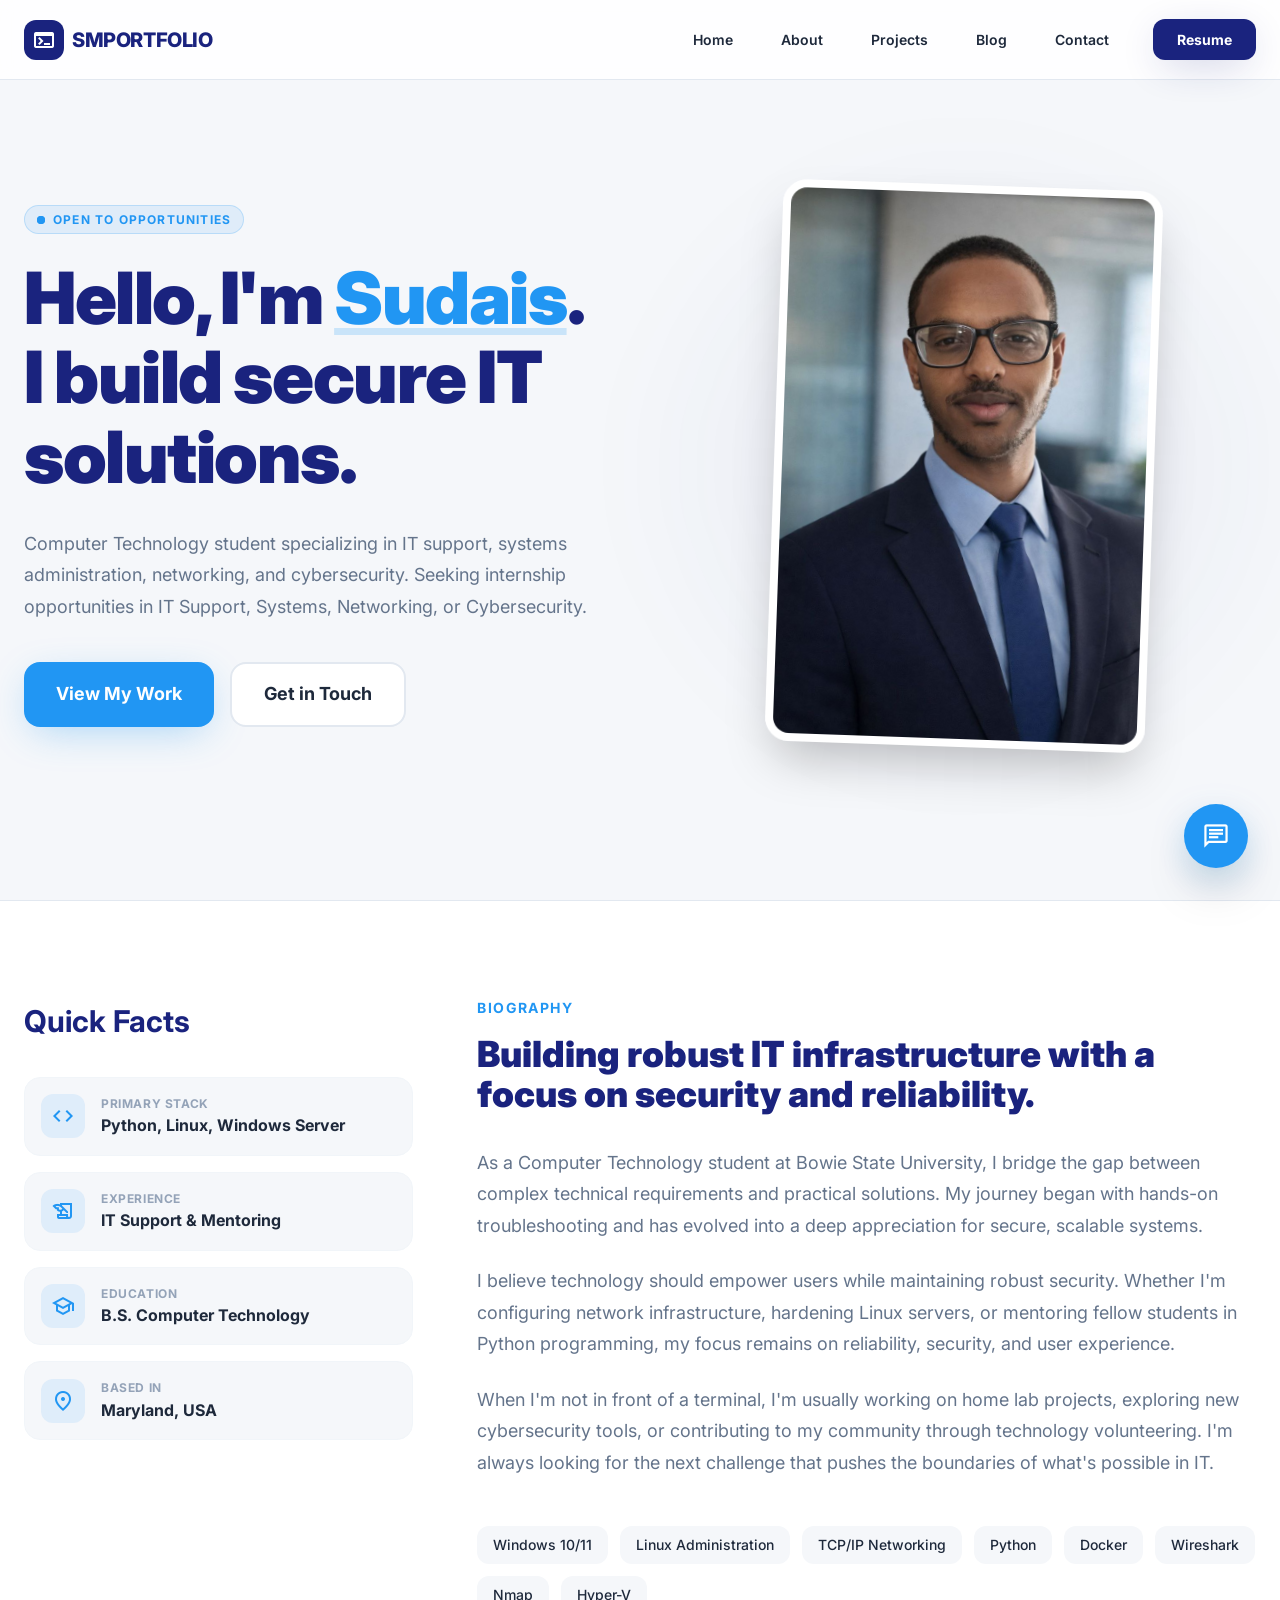
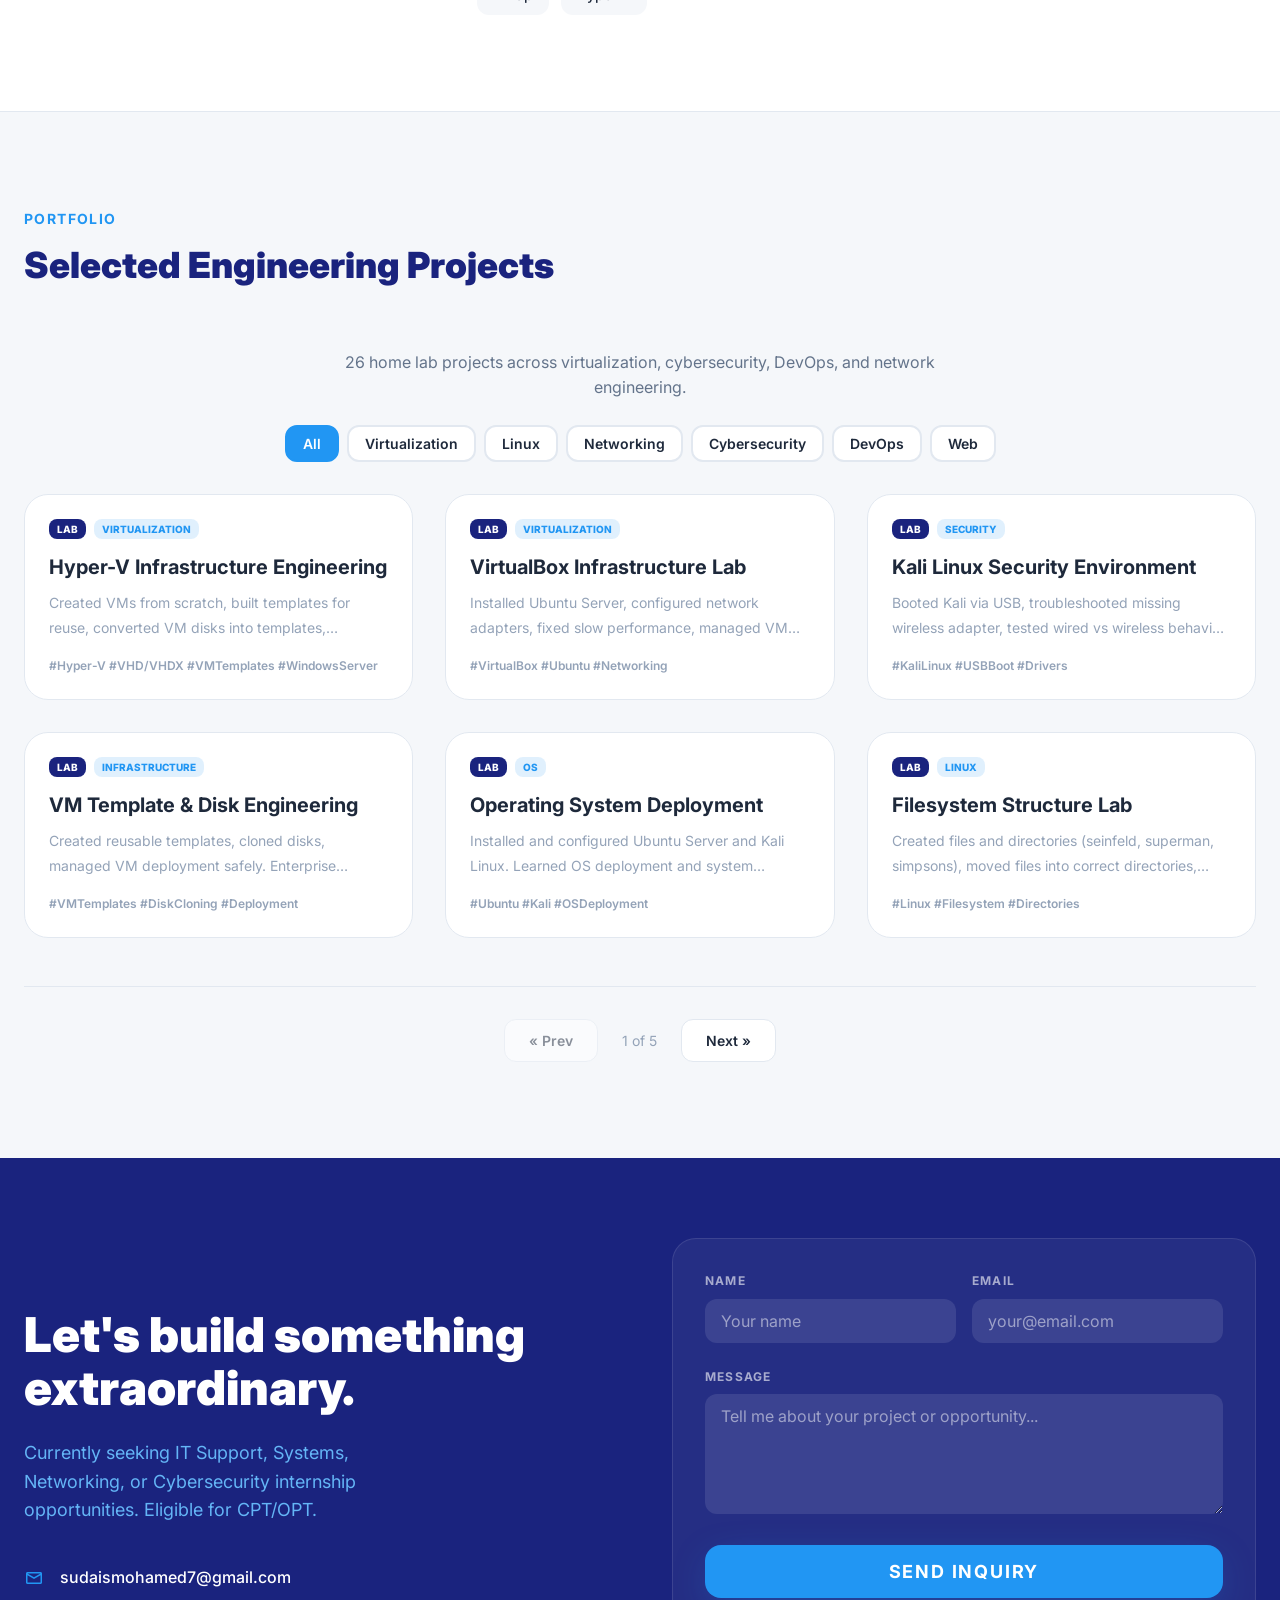
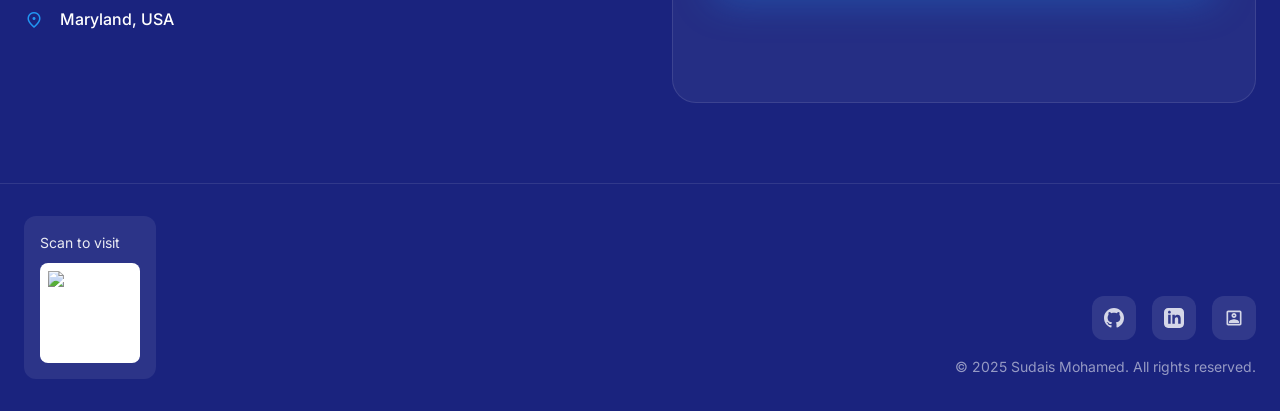
==== commit 95b44d65: "feat: Revamp footer layout and enhance image handling - Update index.html to restructure the footer " ====
--- a/index.html
+++ b/index.html
@@ -511,16 +511,24 @@
   <!-- Footer -->
   <footer class="footer">
     <div class="container">
-      <div class="footer-qr">
-        <p class="footer-qr-label">Scan to visit</p>
-        <img id="qr-code" src="" alt="QR Code to portfolio" class="qr-code-img">
-      </div>
-      <div class="footer-content">
-        <p class="footer-copy">&copy; 2025 Sudais Mohamed. All rights reserved.</p>
-        <div class="footer-links">
-          <a href="https://github.com/sudais7" target="_blank" rel="noopener">GitHub</a>
-          <a href="https://linkedin.com/in/sudais-mohamed" target="_blank" rel="noopener">LinkedIn</a>
-          <a href="blog.html">Blog</a>
+      <div class="footer-main">
+        <div class="footer-qr">
+          <p class="footer-qr-label">Scan to visit</p>
+          <img id="qr-code" src="" alt="QR Code to portfolio" class="qr-code-img">
+        </div>
+        <div class="footer-info">
+          <div class="footer-social">
+            <a href="https://github.com/sudais7" target="_blank" rel="noopener" class="social-link" aria-label="GitHub">
+              <svg xmlns="http://www.w3.org/2000/svg" width="24" height="24" viewBox="0 0 24 24" fill="currentColor"><path d="M12 0c-6.626 0-12 5.373-12 12 0 5.302 3.438 9.8 8.207 11.387.599.111.793-.261.793-.577v-2.234c-3.338.726-4.033-1.416-4.033-1.416-.546-1.387-1.333-1.756-1.333-1.756-1.089-.745.083-.729.083-.729 1.205.084 1.839 1.237 1.839 1.237 1.07 1.834 2.807 1.304 3.492.997.107-.775.418-1.305.762-1.604-2.665-.305-5.467-1.334-5.467-5.931 0-1.311.469-2.381 1.236-3.221-.124-.303-.535-1.524.117-3.176 0 0 1.008-.322 3.301 1.23.957-.266 1.983-.399 3.003-.404 1.02.005 2.047.138 3.006.404 2.291-1.552 3.297-1.23 3.297-1.23.653 1.653.242 2.874.118 3.176.77.84 1.235 1.911 1.235 3.221 0 4.609-2.807 5.624-5.479 5.921.43.372.823 1.102.823 2.222v3.293c0 .319.192.694.801.576 4.765-1.589 8.199-6.086 8.199-11.386 0-6.627-5.373-12-12-12z"/></svg>
+            </a>
+            <a href="https://www.linkedin.com/in/sudais-mohamed-650775363" target="_blank" rel="noopener" class="social-link" aria-label="LinkedIn">
+              <svg xmlns="http://www.w3.org/2000/svg" width="24" height="24" viewBox="0 0 24 24" fill="currentColor"><path d="M19 0h-14c-2.761 0-5 2.239-5 5v14c0 2.761 2.239 5 5 5h14c2.762 0 5-2.239 5-5v-14c0-2.761-2.238-5-5-5zm-11 19h-3v-11h3v11zm-1.5-12.268c-.966 0-1.75-.79-1.75-1.764s.784-1.764 1.75-1.764 1.75.79 1.75 1.764-.783 1.764-1.75 1.764zm13.5 12.268h-3v-5.604c0-3.368-4-3.113-4 0v5.604h-3v-11h3v1.765c1.396-2.586 7-2.777 7 2.476v6.759z"/></svg>
+            </a>
+            <a href="blog.html" class="social-link" aria-label="Blog">
+              <svg xmlns="http://www.w3.org/2000/svg" width="24" height="24" viewBox="0 0 24 24" fill="currentColor"><path d="M19 5v14h-14v-14h14zm0-2h-14c-1.1 0-2 .9-2 2v14c0 1.1.9 2 2 2h14c1.1 0 2-.9 2-2v-14c0-1.1-.9-2-2-2zm-7 9c-1.66 0-3-1.34-3-3s1.34-3 3-3 3 1.34 3 3-1.34 3-3 3zm0-4c-.55 0-1 .45-1 1s.45 1 1 1 1-.45 1-1-.45-1-1-1zm6 10h-12v-1.43c0-2 4-3.1 6-3.1s6 1.1 6 3.1v1.43z"/></svg>
+            </a>
+          </div>
+          <p class="footer-copy">&copy; 2025 Sudais Mohamed. All rights reserved.</p>
         </div>
       </div>
     </div>
--- a/styles.css
+++ b/styles.css
@@ -455,8 +455,9 @@
 .hero-profile-img {
   position: relative;
   width: 280px;
-  height: 280px;
-  object-fit: cover;
+  height: auto;
+  aspect-ratio: auto;
+  object-fit: contain;
   border-radius: var(--border-radius-2xl);
   border: 8px solid var(--bg-white);
   box-shadow: var(--shadow-2xl);
@@ -471,15 +472,13 @@
 
 @media (min-width: 768px) {
   .hero-profile-img {
-    width: 360px;
-    height: 360px;
+    width: 320px;
   }
 }
 
 @media (min-width: 1024px) {
   .hero-profile-img {
-    width: 420px;
-    height: 420px;
+    width: 380px;
   }
 }
 
@@ -1180,53 +1179,33 @@
   border-top: 1px solid rgba(255, 255, 255, 0.1);
 }
 
-.footer-content {
+.footer-main {
   display: flex;
   flex-direction: column;
-  gap: var(--spacing-4);
+  gap: var(--spacing-8);
 }
 
 @media (min-width: 768px) {
-  .footer-content {
+  .footer-main {
     flex-direction: row;
+    align-items: flex-start;
     justify-content: space-between;
-    align-items: center;
-  }
-}
-
-.footer-copy {
-  font-size: var(--font-size-sm);
-  opacity: 0.6;
-}
-
-.footer-links {
-  display: flex;
-  gap: var(--spacing-8);
-}
-
-.footer-links a {
-  color: rgba(255, 255, 255, 0.6) !important;
-  font-size: var(--font-size-sm);
-  transition: color var(--transition);
-}
-
-.footer-links a:hover {
-  color: var(--accent) !important;
-}
-
-.footer-nav {
-  display: none;
+  }
 }
 
 .footer-qr {
   display: flex;
   flex-direction: column;
   align-items: center;
-  margin: var(--spacing-6) auto;
   padding: var(--spacing-4);
   background: rgba(255, 255, 255, 0.08);
   border-radius: var(--border-radius-lg);
-  max-width: 160px;
+}
+
+@media (min-width: 768px) {
+  .footer-qr {
+    align-items: flex-start;
+  }
 }
 
 .footer-qr-label {
@@ -1236,11 +1215,84 @@
 }
 
 .qr-code-img {
-  width: 120px;
-  height: 120px;
+  width: 100px;
+  height: 100px;
   background: white;
   padding: var(--spacing-2);
   border-radius: var(--border-radius);
+}
+
+.footer-info {
+  display: flex;
+  flex-direction: column;
+  align-items: center;
+  justify-content: flex-end;
+  gap: var(--spacing-4);
+  text-align: center;
+}
+
+@media (min-width: 768px) {
+  .footer-info {
+    align-items: flex-end;
+    text-align: right;
+    align-self: flex-end;
+  }
+}
+
+.footer-social {
+  display: flex;
+  gap: var(--spacing-4);
+}
+
+.social-link {
+  display: flex;
+  align-items: center;
+  justify-content: center;
+  width: 44px;
+  height: 44px;
+  background: rgba(255, 255, 255, 0.1);
+  border-radius: var(--border-radius-lg);
+  color: rgba(255, 255, 255, 0.8) !important;
+  transition: all var(--transition);
+}
+
+.social-link:hover {
+  background: var(--accent);
+  color: white !important;
+  transform: translateY(-2px);
+}
+
+.social-link svg {
+  width: 20px;
+  height: 20px;
+}
+
+.footer-links {
+  display: flex;
+  gap: var(--spacing-6);
+}
+
+.footer-links a {
+  color: rgba(255, 255, 255, 0.7) !important;
+  font-size: var(--font-size-sm);
+  transition: color var(--transition);
+}
+
+.footer-links a:hover {
+  color: var(--accent) !important;
+}
+
+.footer-copy {
+  font-size: var(--font-size-sm);
+  opacity: 0.6;
+}
+
+.footer-nav {
+  display: none;
+}
+
+.footer-content {
+  display: none;
 }
 
 /* ===========================================
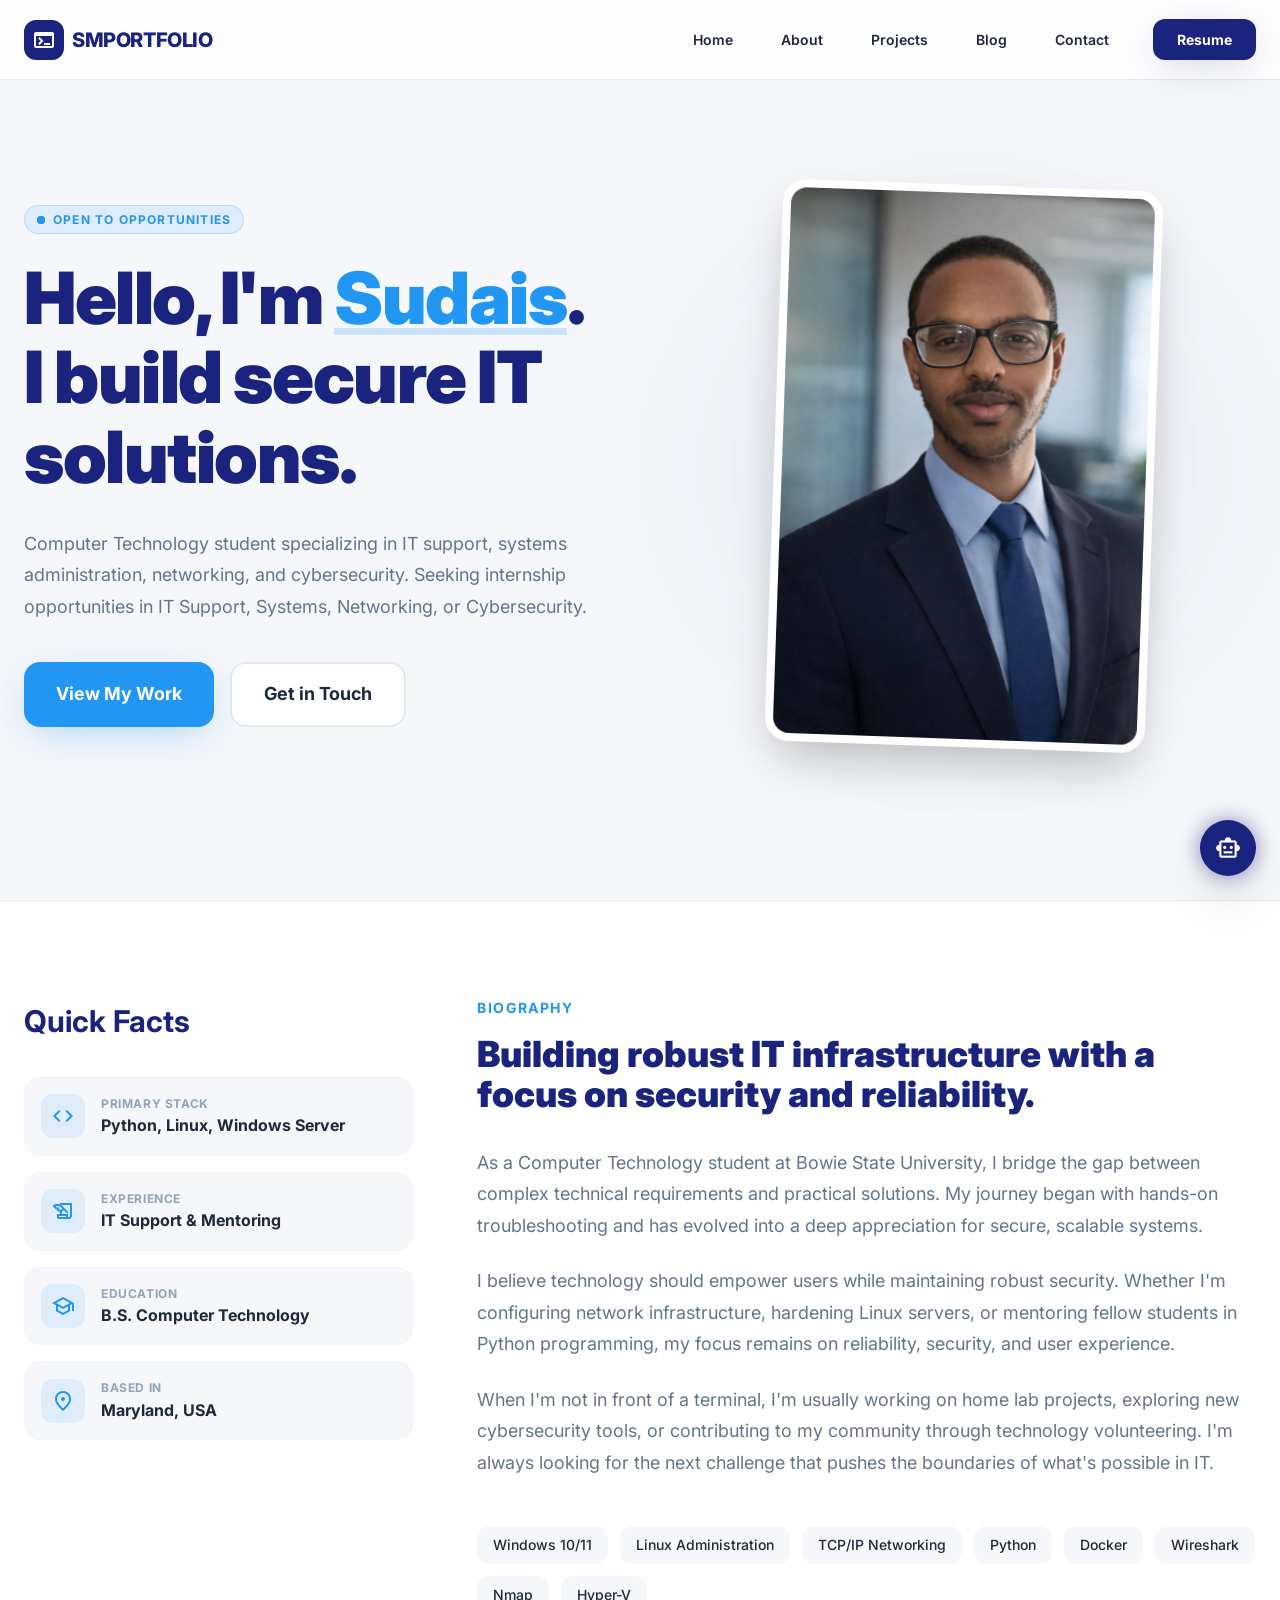
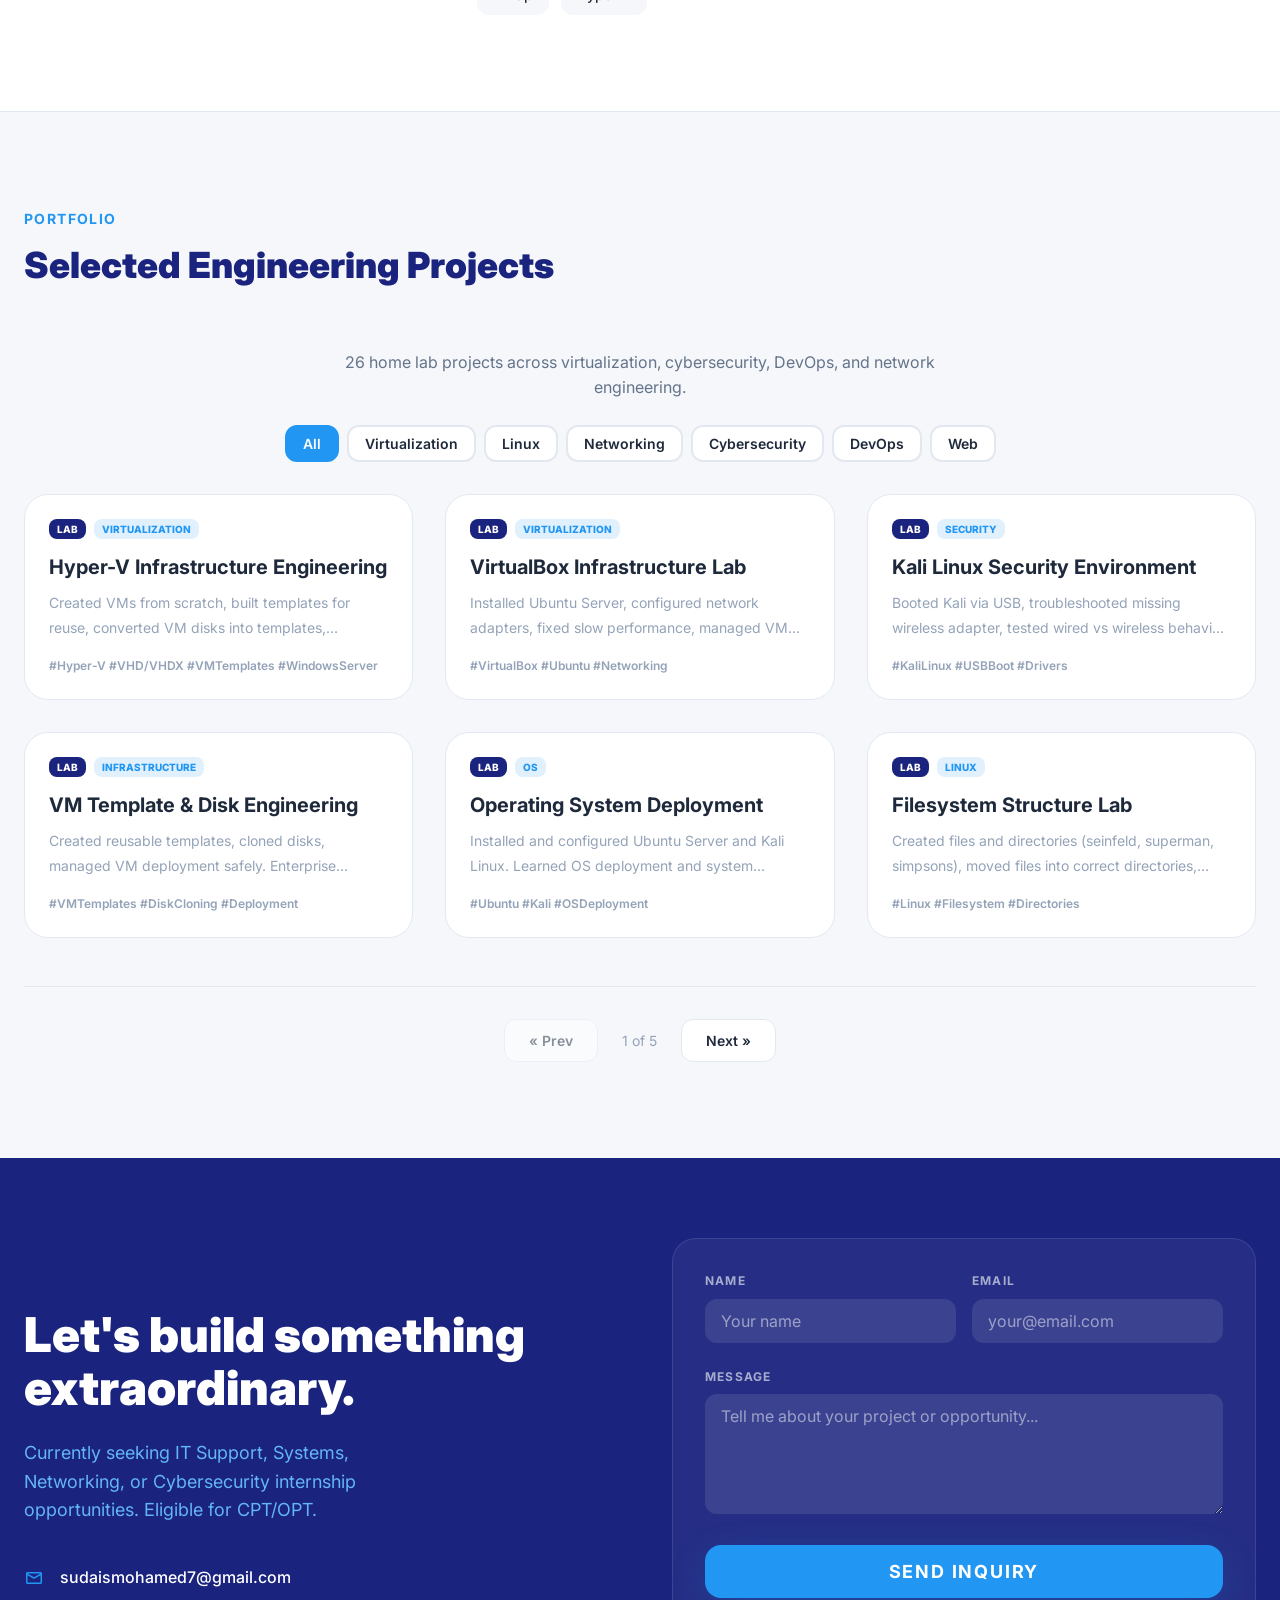
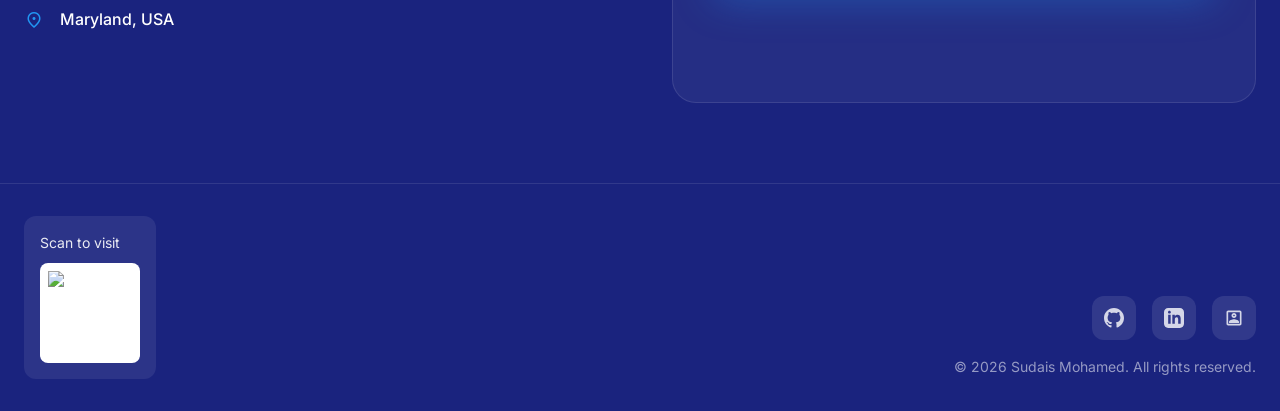
==== commit 899f1a9a: "feat: Enhance chatbot UI and functionality with quick replies and timestamps - Update chatbot.js to " ====
--- a/index.html
+++ b/index.html
@@ -528,7 +528,7 @@
               <svg xmlns="http://www.w3.org/2000/svg" width="24" height="24" viewBox="0 0 24 24" fill="currentColor"><path d="M19 5v14h-14v-14h14zm0-2h-14c-1.1 0-2 .9-2 2v14c0 1.1.9 2 2 2h14c1.1 0 2-.9 2-2v-14c0-1.1-.9-2-2-2zm-7 9c-1.66 0-3-1.34-3-3s1.34-3 3-3 3 1.34 3 3-1.34 3-3 3zm0-4c-.55 0-1 .45-1 1s.45 1 1 1 1-.45 1-1-.45-1-1-1zm6 10h-12v-1.43c0-2 4-3.1 6-3.1s6 1.1 6 3.1v1.43z"/></svg>
             </a>
           </div>
-          <p class="footer-copy">&copy; 2025 Sudais Mohamed. All rights reserved.</p>
+          <p class="footer-copy">&copy; <span id="footer-year"></span> Sudais Mohamed. All rights reserved.</p>
         </div>
       </div>
     </div>
@@ -537,18 +537,49 @@
   <!-- Chatbot Widget -->
   <div id="chatbot-widget" class="chatbot-widget">
     <button id="chat-toggle" class="chat-toggle" aria-label="Open chat">
-      <span class="material-symbols-outlined chat-icon">chat</span>
+      <span class="material-symbols-outlined">smart_toy</span>
     </button>
     <div id="chat-window" class="chat-window hidden">
+      <!-- Chat Header -->
       <div class="chat-header">
-        <span>Portfolio AI Assistant</span>
-        <p class="chat-header-subtitle">Ask me about my skills or experience!</p>
-        <button id="chat-close" class="chat-close" aria-label="Close chat">&times;</button>
-      </div>
+        <div class="chat-header-left">
+          <div class="chat-avatar">
+            <span class="material-symbols-outlined">smart_toy</span>
+            <span class="chat-status-dot"></span>
+          </div>
+          <div class="chat-header-info">
+            <span class="chat-header-title">Chat with Sudais Bot</span>
+            <span class="chat-header-subtitle">Online • Digital Assistant</span>
+          </div>
+        </div>
+        <div class="chat-header-actions">
+          <button id="chat-minimize" class="chat-header-btn" aria-label="Minimize">
+            <span class="material-symbols-outlined">remove</span>
+          </button>
+          <button id="chat-close" class="chat-header-btn" aria-label="Close">
+            <span class="material-symbols-outlined">close</span>
+          </button>
+        </div>
+      </div>
+      <!-- Chat Messages -->
       <div id="chat-messages" class="chat-messages"></div>
+      <!-- Quick Replies -->
+      <div class="chat-quick-replies">
+        <button class="quick-reply-btn" data-message="What are your skills?">What are your skills?</button>
+        <button class="quick-reply-btn" data-message="Tell me about your experience">Tell me about your experience</button>
+        <button class="quick-reply-btn" data-message="How can I contact you?">How can I contact you?</button>
+      </div>
+      <!-- Chat Input -->
       <div class="chat-input-area">
-        <input type="text" id="chat-input" placeholder="Type a message..." autocomplete="off">
-        <button id="chat-send" class="chat-send">Send</button>
+        <div class="chat-input-wrap">
+          <input type="text" id="chat-input" placeholder="Type a message..." autocomplete="off">
+        </div>
+        <button id="chat-send" class="chat-send" aria-label="Send message">
+          <span class="material-symbols-outlined">send</span>
+        </button>
+      </div>
+      <div class="chat-footer">
+        <span>Powered by Sudais Bot v1.0</span>
       </div>
     </div>
   </div>
--- a/styles.css
+++ b/styles.css
@@ -1300,47 +1300,64 @@
    =========================================== */
 .chatbot-widget {
   position: fixed;
-  bottom: var(--spacing-8);
-  right: var(--spacing-8);
+  bottom: var(--spacing-6);
+  right: var(--spacing-6);
   z-index: 100;
+  display: flex;
+  flex-direction: column;
+  align-items: flex-end;
+  gap: var(--spacing-4);
 }
 
 .chat-toggle {
-  width: 64px;
-  height: 64px;
+  width: 56px;
+  height: 56px;
   border-radius: var(--border-radius-full);
-  background: var(--accent);
+  background: var(--primary);
   color: white;
   border: none;
   cursor: pointer;
-  font-size: var(--font-size-2xl);
-  box-shadow: var(--shadow-2xl), var(--shadow-accent);
+  box-shadow: var(--shadow-2xl), 0 0 20px rgba(26, 35, 126, 0.5);
   transition: all var(--transition);
   display: flex;
   align-items: center;
   justify-content: center;
+  animation: chatGlow 2s ease-in-out infinite;
+}
+
+@keyframes chatGlow {
+  0%, 100% {
+    box-shadow: var(--shadow-2xl), 0 0 20px rgba(26, 35, 126, 0.5);
+  }
+  50% {
+    box-shadow: var(--shadow-2xl), 0 0 30px rgba(33, 150, 243, 0.7);
+  }
+}
+
+.chat-toggle .material-symbols-outlined {
+  font-size: 26px;
 }
 
 .chat-toggle:hover {
   transform: scale(1.1);
+  animation: none;
+  box-shadow: var(--shadow-2xl), 0 0 35px rgba(33, 150, 243, 0.8);
 }
 
 .chat-toggle:active {
   transform: scale(0.95);
 }
 
-.chat-icon {
-  font-size: 28px;
-}
-
 .chat-window {
   position: absolute;
-  bottom: 80px;
+  bottom: 70px;
   right: 0;
-  width: 320px;
-  max-width: calc(100vw - var(--spacing-16));
+  width: 400px;
+  max-width: calc(100vw - var(--spacing-12));
+  height: 550px;
+  max-height: 80vh;
   background: var(--bg-white);
-  border-radius: var(--border-radius-2xl);
+  border-radius: var(--border-radius-xl);
   box-shadow: var(--shadow-2xl);
   border: 1px solid var(--border-color);
   display: flex;
@@ -1352,108 +1369,283 @@
   display: none;
 }
 
+/* Chat Header */
 .chat-header {
   display: flex;
-  flex-direction: column;
+  align-items: center;
+  justify-content: space-between;
   padding: var(--spacing-4);
   background: var(--primary);
   color: white;
 }
 
-.chat-header span:first-child {
+.chat-header-left {
+  display: flex;
+  align-items: center;
+  gap: var(--spacing-3);
+}
+
+.chat-avatar {
+  position: relative;
+  width: 40px;
+  height: 40px;
+  border-radius: var(--border-radius-full);
+  background: var(--secondary);
+  display: flex;
+  align-items: center;
+  justify-content: center;
+  color: var(--primary);
+}
+
+.chat-avatar .material-symbols-outlined {
+  font-size: 22px;
+}
+
+.chat-status-dot {
+  position: absolute;
+  bottom: 0;
+  right: 0;
+  width: 12px;
+  height: 12px;
+  background: #22c55e;
+  border: 2px solid var(--primary);
+  border-radius: var(--border-radius-full);
+}
+
+.chat-header-info {
+  display: flex;
+  flex-direction: column;
+}
+
+.chat-header-title {
   font-weight: 700;
+  font-size: var(--font-size-sm);
 }
 
 .chat-header-subtitle {
   font-size: 10px;
+  text-transform: uppercase;
+  letter-spacing: 0.1em;
   opacity: 0.7;
 }
 
-.chat-close {
-  position: absolute;
-  top: var(--spacing-3);
-  right: var(--spacing-3);
+.chat-header-actions {
+  display: flex;
+  gap: var(--spacing-2);
+}
+
+.chat-header-btn {
+  display: flex;
+  align-items: center;
+  justify-content: center;
+  width: 32px;
+  height: 32px;
   background: transparent;
   border: none;
   color: white;
-  font-size: var(--font-size-xl);
+  border-radius: var(--border-radius-lg);
   cursor: pointer;
-  line-height: 1;
-  opacity: 0.7;
-  transition: opacity var(--transition);
-}
-
-.chat-close:hover {
-  opacity: 1;
-}
-
+  transition: background var(--transition);
+}
+
+.chat-header-btn:hover {
+  background: rgba(255, 255, 255, 0.1);
+}
+
+.chat-header-btn .material-symbols-outlined {
+  font-size: 20px;
+}
+
+/* Chat Messages */
 .chat-messages {
   flex: 1;
-  height: 256px;
   overflow-y: auto;
   padding: var(--spacing-4);
-  background: var(--bg-color);
+  background: rgba(246, 246, 248, 0.5);
+  display: flex;
+  flex-direction: column;
+  gap: var(--spacing-4);
+}
+
+.chat-msg-wrapper {
+  display: flex;
+  align-items: flex-end;
+  gap: var(--spacing-2);
+}
+
+.chat-msg-wrapper.user {
+  flex-direction: row-reverse;
+}
+
+.chat-msg-avatar {
+  width: 32px;
+  height: 32px;
+  border-radius: var(--border-radius-full);
+  display: flex;
+  align-items: center;
+  justify-content: center;
+  flex-shrink: 0;
+  margin-bottom: var(--spacing-1);
+}
+
+.chat-msg-avatar.bot {
+  background: rgba(100, 181, 246, 0.2);
+  color: var(--primary);
+}
+
+.chat-msg-avatar.user {
+  background: rgba(26, 35, 126, 0.1);
+  color: var(--primary);
+}
+
+.chat-msg-avatar .material-symbols-outlined {
+  font-size: 18px;
+}
+
+.chat-msg-content {
+  display: flex;
+  flex-direction: column;
+  gap: var(--spacing-1);
+}
+
+.chat-msg-wrapper.user .chat-msg-content {
+  align-items: flex-end;
 }
 
 .chat-msg {
   max-width: 85%;
-  padding: var(--spacing-3);
-  margin-bottom: var(--spacing-3);
-  border-radius: var(--border-radius-xl);
+  padding: var(--spacing-3) var(--spacing-4);
   font-size: var(--font-size-sm);
-}
-
-.chat-msg.user {
-  margin-left: auto;
-  background: var(--accent);
-  color: white;
-  border-bottom-right-radius: var(--spacing-1);
+  line-height: var(--line-height-relaxed);
 }
 
 .chat-msg.bot {
   background: var(--bg-white);
   color: var(--text-color);
   border: 1px solid var(--border-light);
+  border-radius: var(--border-radius-2xl);
   border-bottom-left-radius: var(--spacing-1);
   box-shadow: var(--shadow-sm);
 }
 
+.chat-msg.user {
+  background: var(--primary);
+  color: white;
+  border-radius: var(--border-radius-2xl);
+  border-bottom-right-radius: var(--spacing-1);
+  box-shadow: var(--shadow);
+}
+
+.chat-msg-time {
+  font-size: 10px;
+  color: var(--text-muted);
+  padding: 0 var(--spacing-1);
+}
+
+/* Quick Replies */
+.chat-quick-replies {
+  display: flex;
+  gap: var(--spacing-2);
+  padding: var(--spacing-3) var(--spacing-4);
+  overflow-x: auto;
+  background: var(--bg-white);
+  border-top: 1px solid var(--border-color);
+}
+
+.chat-quick-replies::-webkit-scrollbar {
+  display: none;
+}
+
+.quick-reply-btn {
+  white-space: nowrap;
+  padding: var(--spacing-2) var(--spacing-4);
+  background: rgba(100, 181, 246, 0.1);
+  border: 1px solid rgba(100, 181, 246, 0.3);
+  border-radius: var(--border-radius-full);
+  font-size: var(--font-size-xs);
+  font-weight: 600;
+  color: var(--primary);
+  cursor: pointer;
+  transition: all var(--transition);
+  flex-shrink: 0;
+}
+
+.quick-reply-btn:hover {
+  background: rgba(100, 181, 246, 0.2);
+}
+
+/* Chat Input */
 .chat-input-area {
   display: flex;
+  align-items: center;
   gap: var(--spacing-2);
-  padding: var(--spacing-3);
+  padding: var(--spacing-4);
+  background: var(--bg-white);
   border-top: 1px solid var(--border-color);
-  background: var(--bg-white);
-}
-
-.chat-input-area input {
+}
+
+.chat-input-wrap {
   flex: 1;
-  padding: var(--spacing-2) var(--spacing-4);
+  position: relative;
+}
+
+.chat-input-wrap input {
+  width: 100%;
+  padding: var(--spacing-3) var(--spacing-4);
+  background: var(--bg-color);
   border: none;
-  border-radius: var(--border-radius-lg);
-  background: var(--bg-color);
+  border-radius: var(--border-radius-xl);
   font-size: var(--font-size-sm);
-}
-
-.chat-input-area input:focus {
+  font-family: inherit;
+}
+
+.chat-input-wrap input:focus {
   outline: none;
-  box-shadow: 0 0 0 1px var(--accent);
+  box-shadow: 0 0 0 2px rgba(26, 35, 126, 0.2);
+}
+
+.chat-input-wrap input::placeholder {
+  color: var(--text-muted);
 }
 
 .chat-send {
-  padding: var(--spacing-2) var(--spacing-4);
-  background: var(--accent);
+  width: 44px;
+  height: 44px;
+  background: var(--primary);
   color: white;
   border: none;
-  border-radius: var(--border-radius-lg);
+  border-radius: var(--border-radius-xl);
   cursor: pointer;
-  font-weight: 600;
-  font-size: var(--font-size-sm);
-  transition: background var(--transition);
+  display: flex;
+  align-items: center;
+  justify-content: center;
+  transition: all var(--transition);
+  box-shadow: var(--shadow-lg);
 }
 
 .chat-send:hover {
-  background: var(--primary);
+  background: var(--primary-dark);
+}
+
+.chat-send:active {
+  transform: scale(0.95);
+}
+
+.chat-send .material-symbols-outlined {
+  font-size: 20px;
+}
+
+/* Chat Footer */
+.chat-footer {
+  display: flex;
+  justify-content: center;
+  padding: var(--spacing-2);
+  background: var(--bg-white);
+}
+
+.chat-footer span {
+  font-size: 10px;
+  color: var(--text-muted);
 }
 
 /* ===========================================
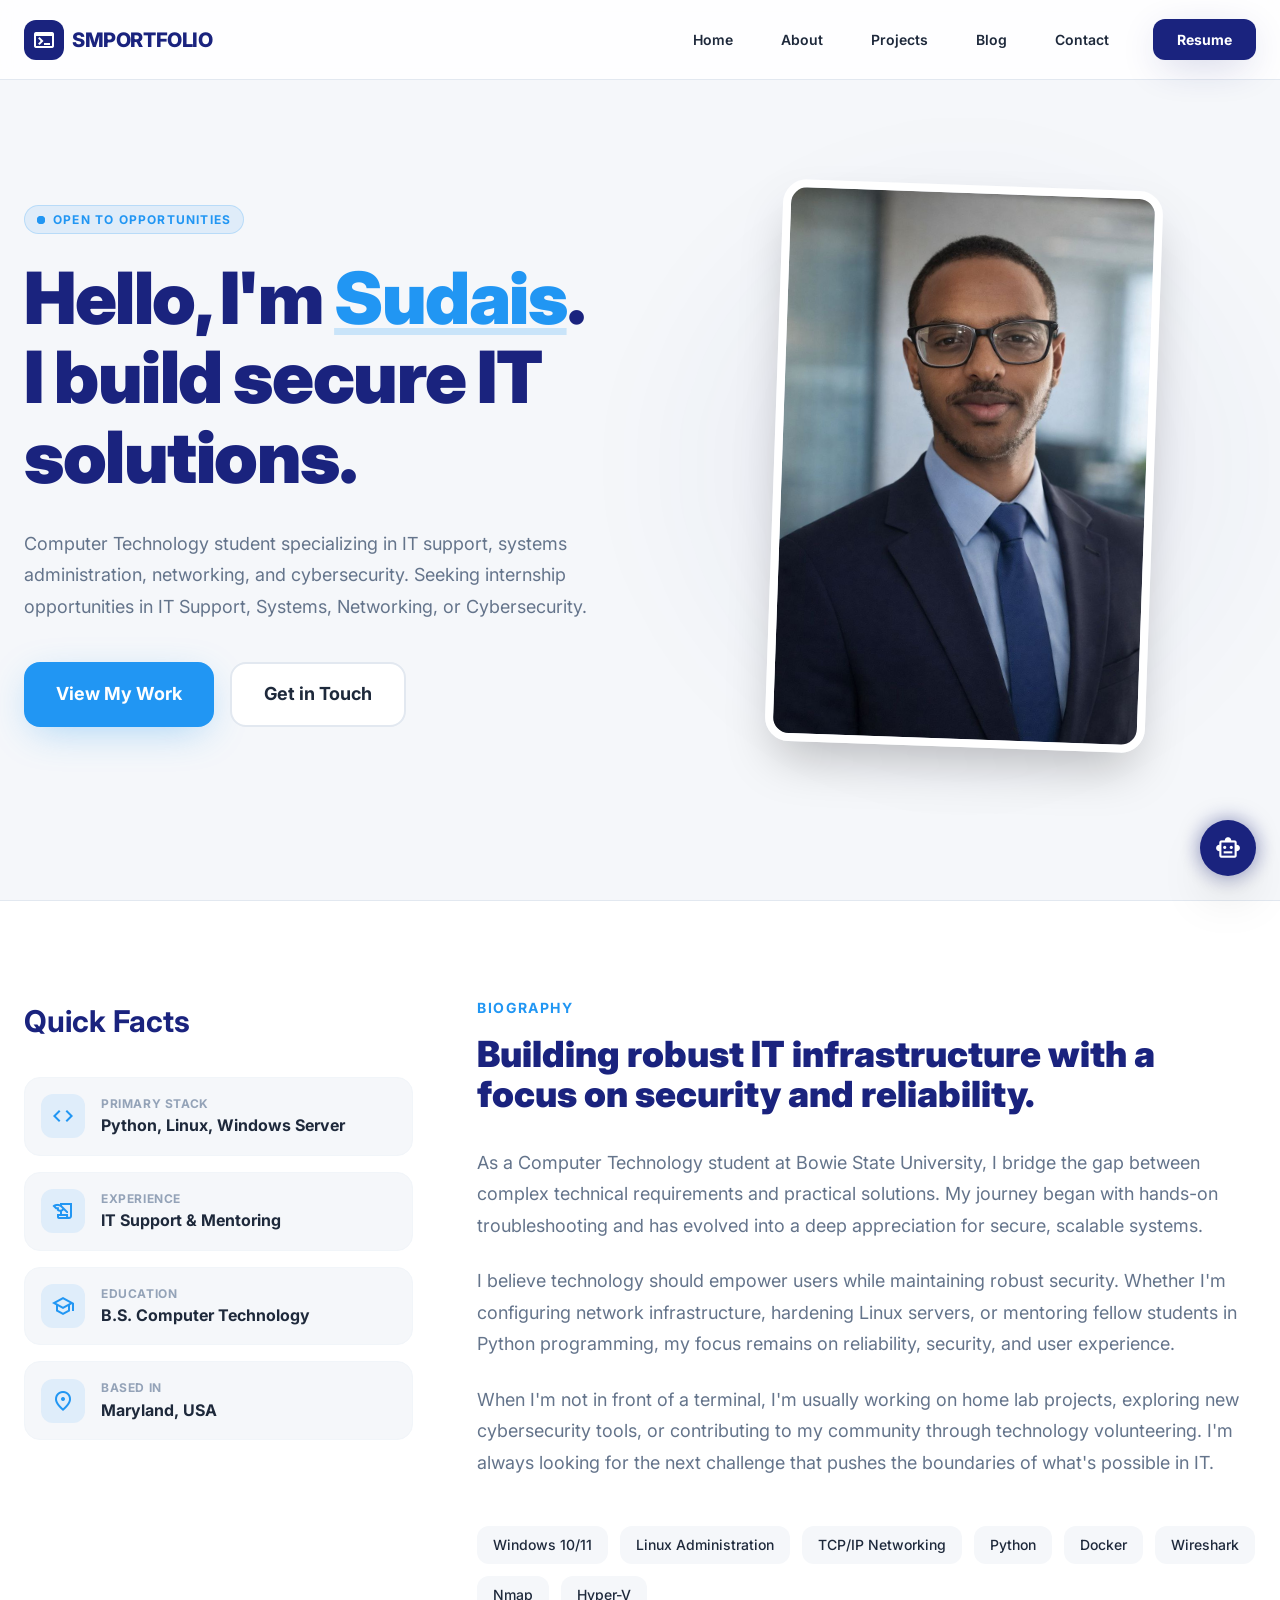
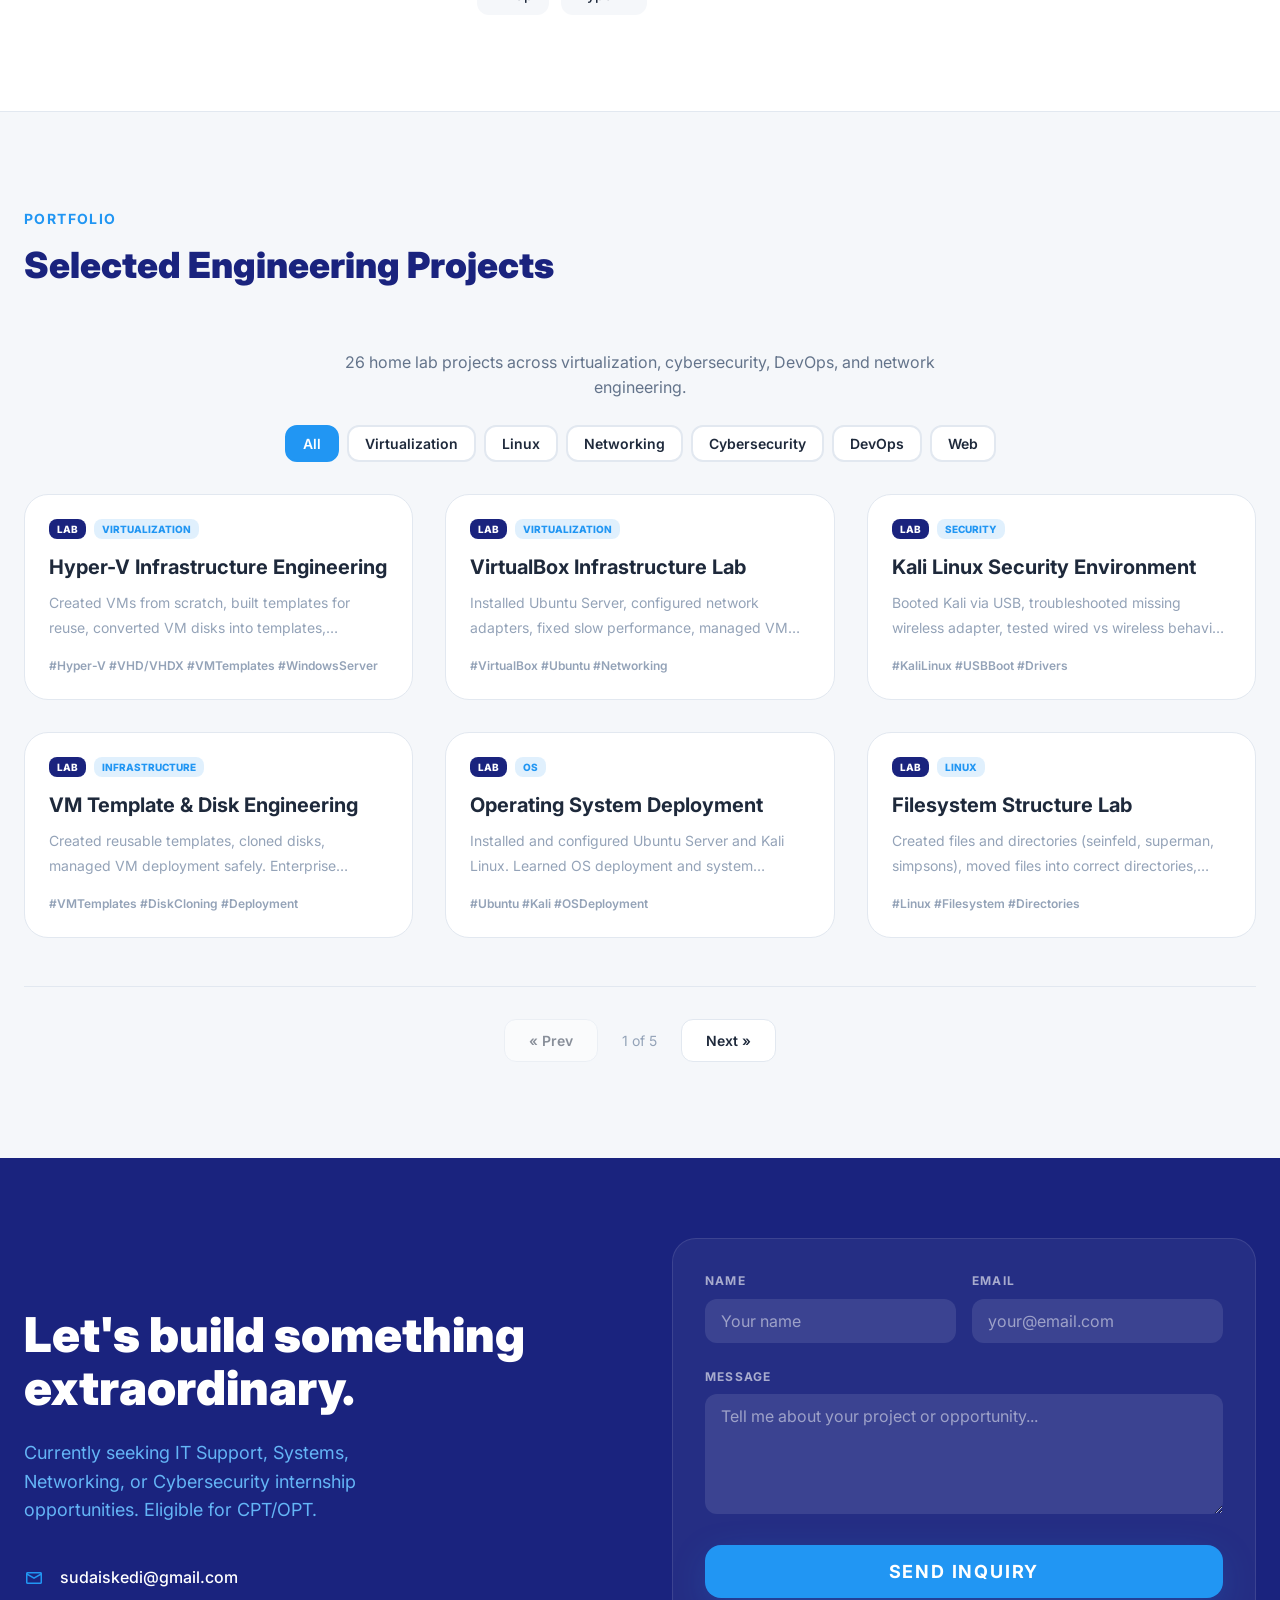
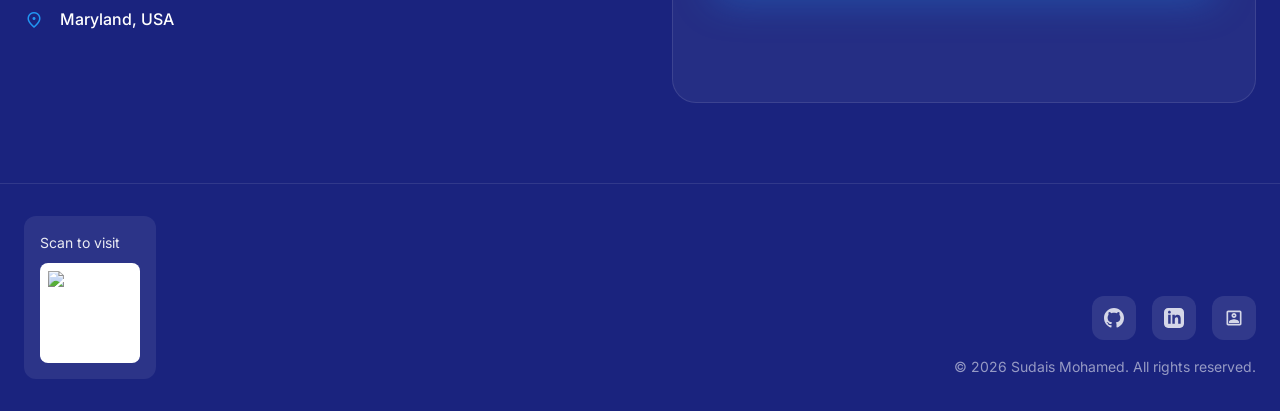
==== commit 454d3d40: "fix: Update contact information and enhance layout consistency - Correct email address in chatbot.js" ====
--- a/index.html
+++ b/index.html
@@ -475,7 +475,7 @@
           <div class="contact-details">
             <div class="contact-detail">
               <span class="contact-detail-icon material-symbols-outlined">mail</span>
-              <span>sudaismohamed7@gmail.com</span>
+              <span>sudaiskedi@gmail.com</span>
             </div>
             <div class="contact-detail">
               <span class="contact-detail-icon material-symbols-outlined">location_on</span>
--- a/styles.css
+++ b/styles.css
@@ -88,6 +88,7 @@
   scroll-behavior: smooth;
   -webkit-font-smoothing: antialiased;
   -moz-osx-font-smoothing: grayscale;
+  overflow-x: hidden;
 }
 
 body {
@@ -96,6 +97,7 @@
   line-height: var(--line-height);
   color: var(--text-color);
   background-color: var(--bg-color);
+  overflow-x: hidden;
 }
 
 img {
@@ -1302,11 +1304,7 @@
   position: fixed;
   bottom: var(--spacing-6);
   right: var(--spacing-6);
-  z-index: 100;
-  display: flex;
-  flex-direction: column;
-  align-items: flex-end;
-  gap: var(--spacing-4);
+  z-index: 1000;
 }
 
 .chat-toggle {
@@ -1349,13 +1347,13 @@
 }
 
 .chat-window {
-  position: absolute;
-  bottom: 70px;
-  right: 0;
+  position: fixed;
+  bottom: calc(var(--spacing-6) + 70px);
+  right: var(--spacing-6);
   width: 400px;
   max-width: calc(100vw - var(--spacing-12));
   height: 550px;
-  max-height: 80vh;
+  max-height: calc(100vh - 150px);
   background: var(--bg-white);
   border-radius: var(--border-radius-xl);
   box-shadow: var(--shadow-2xl);
